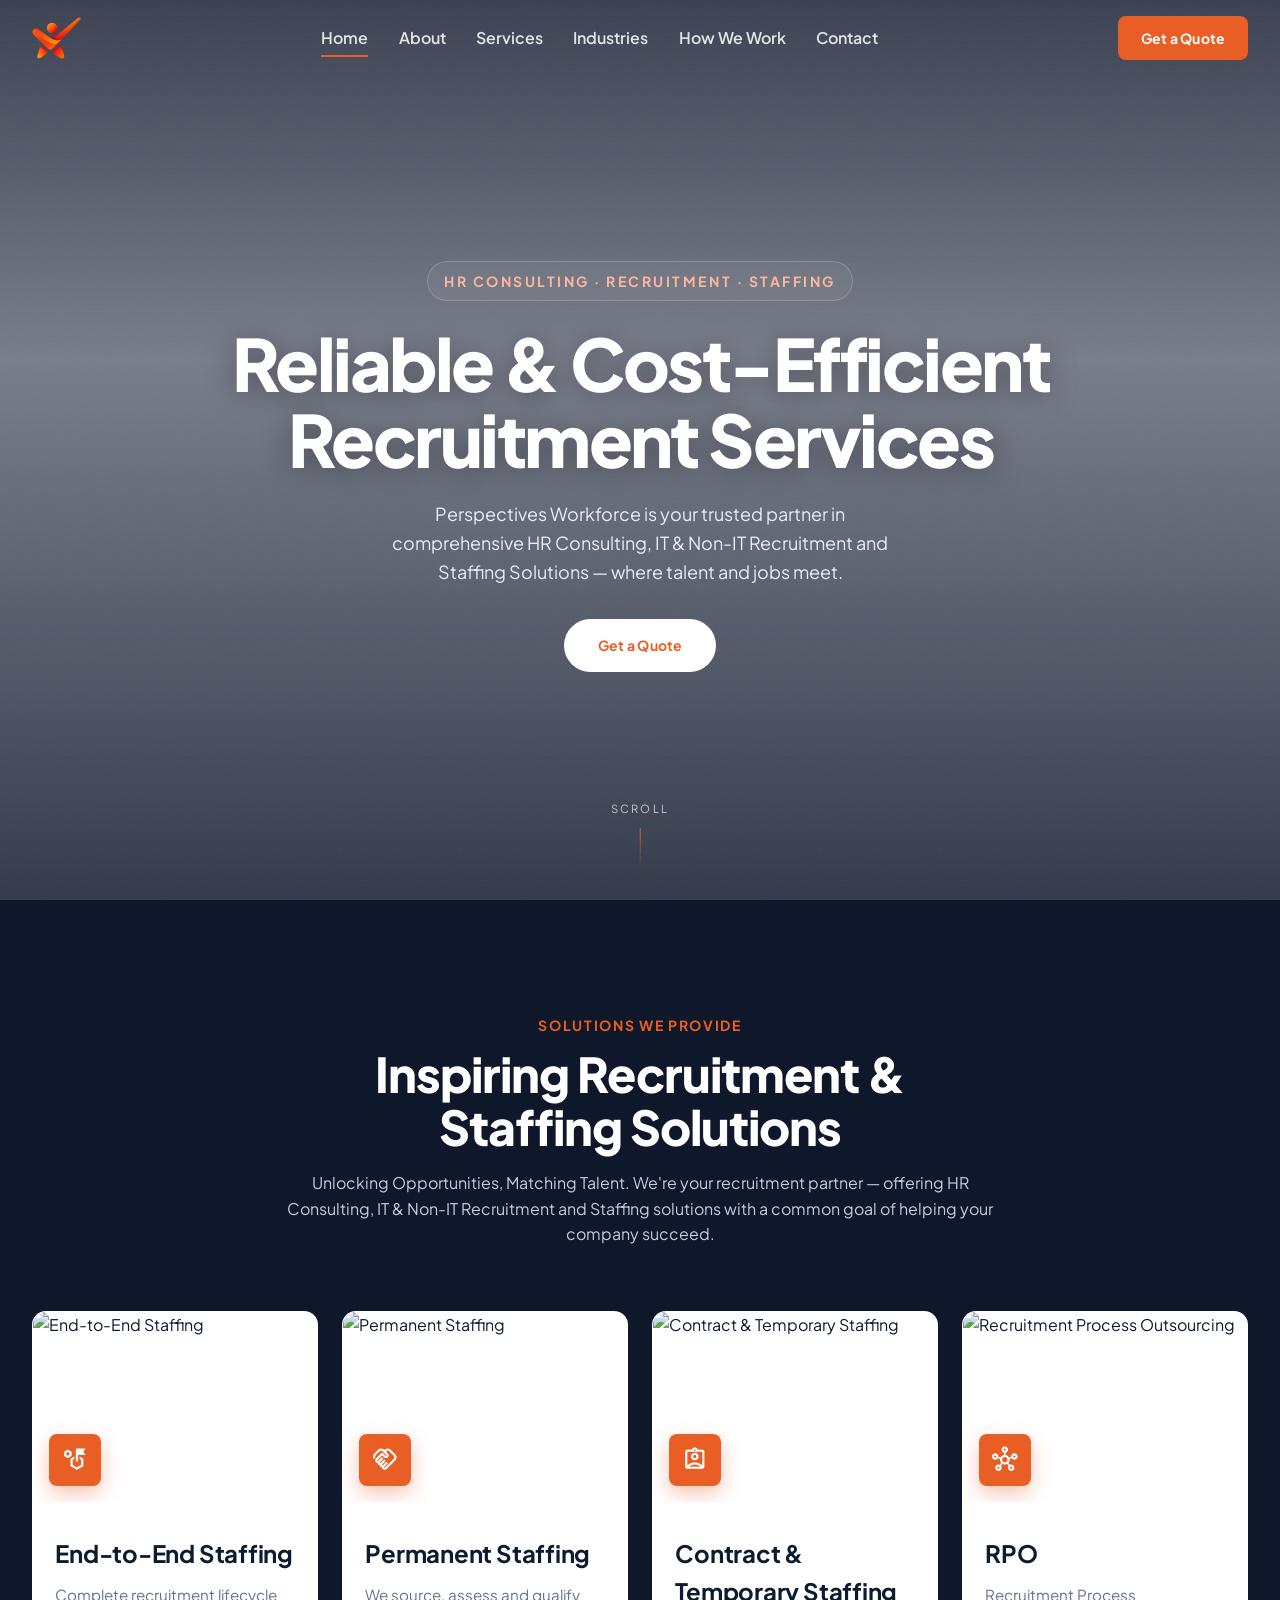
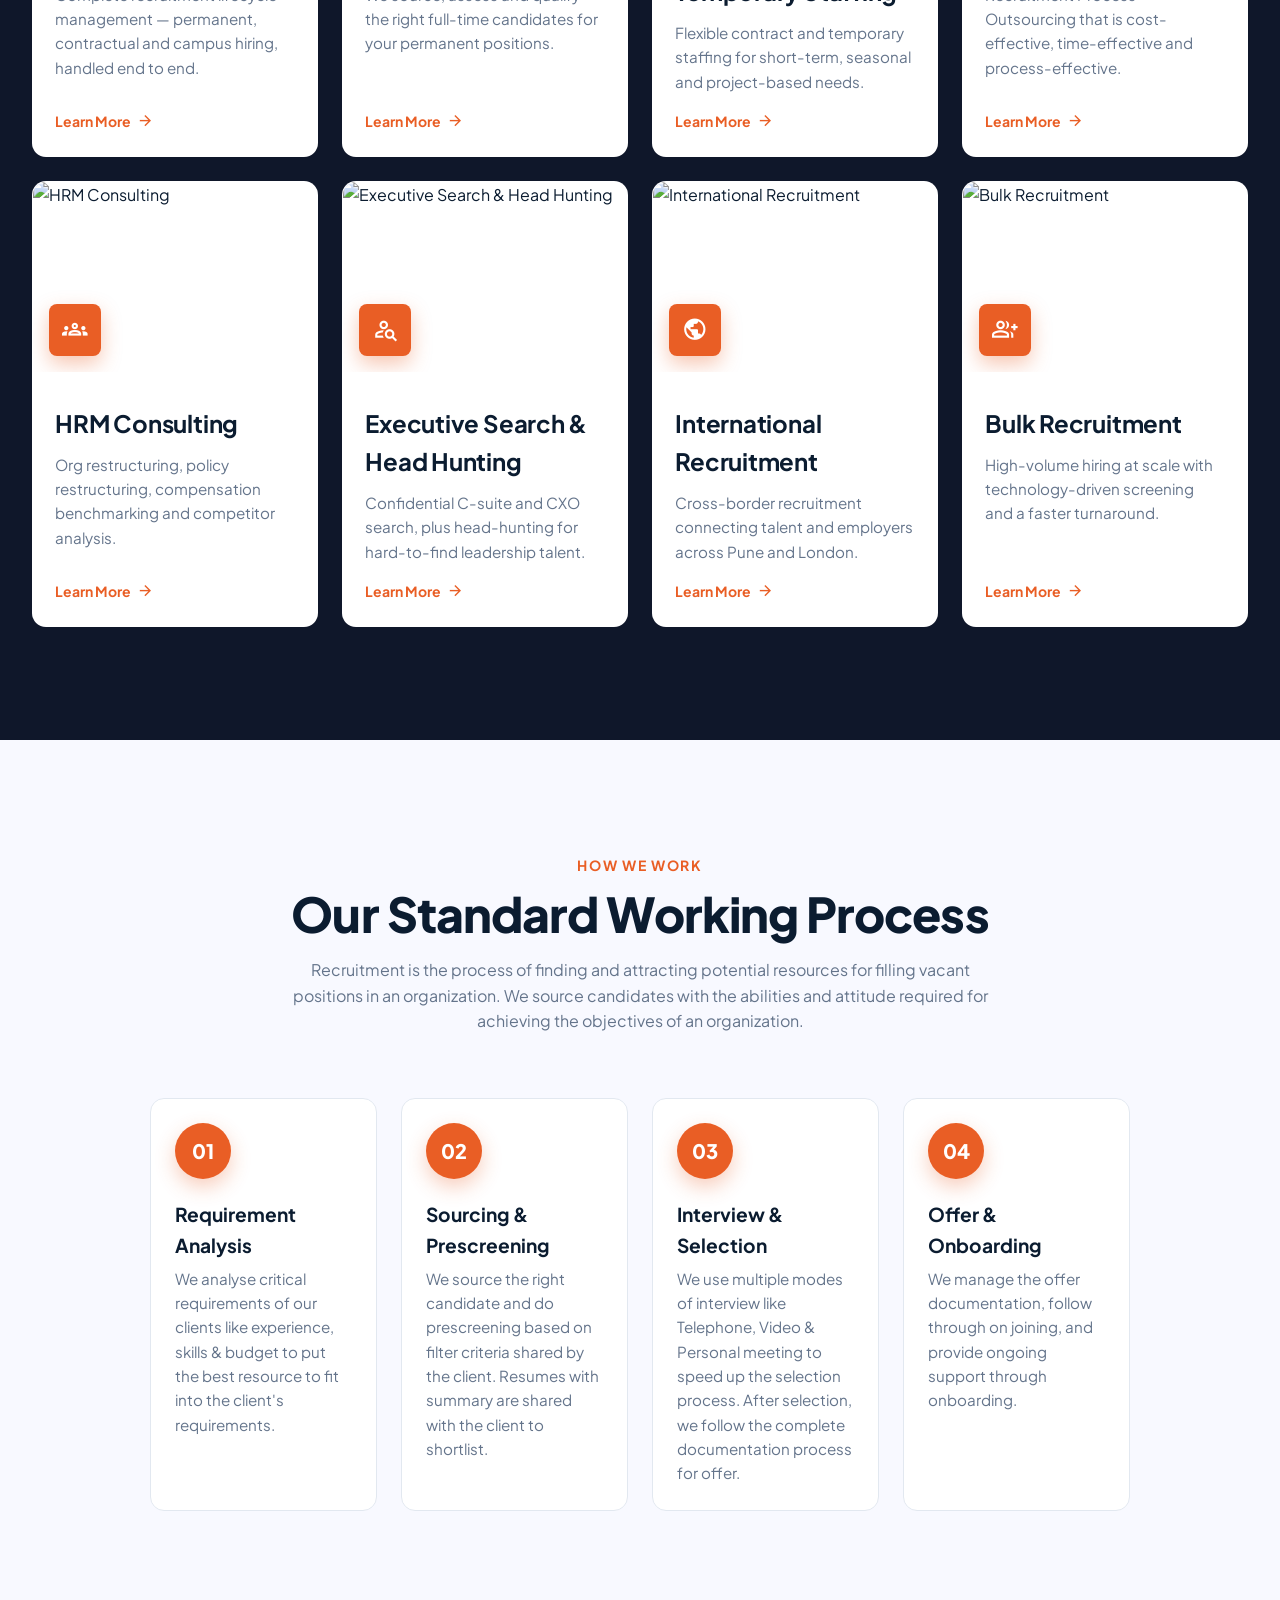
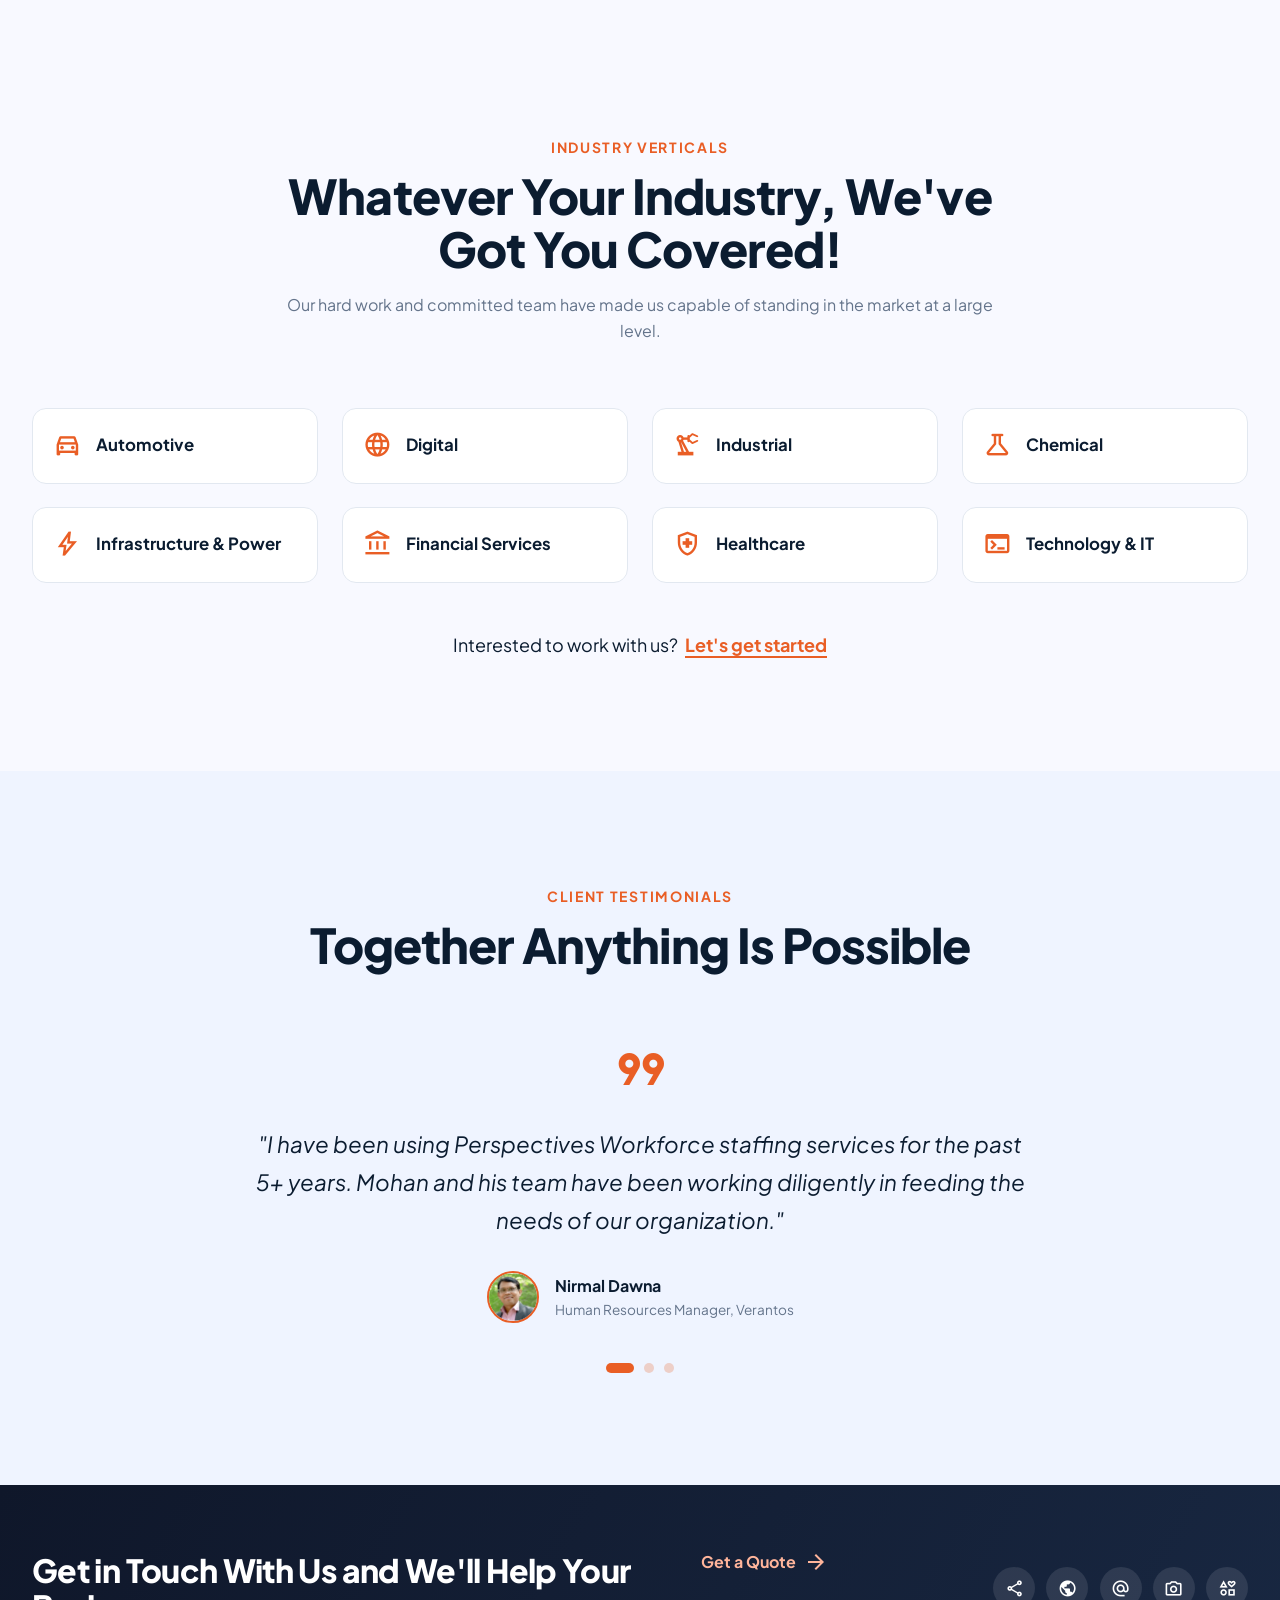
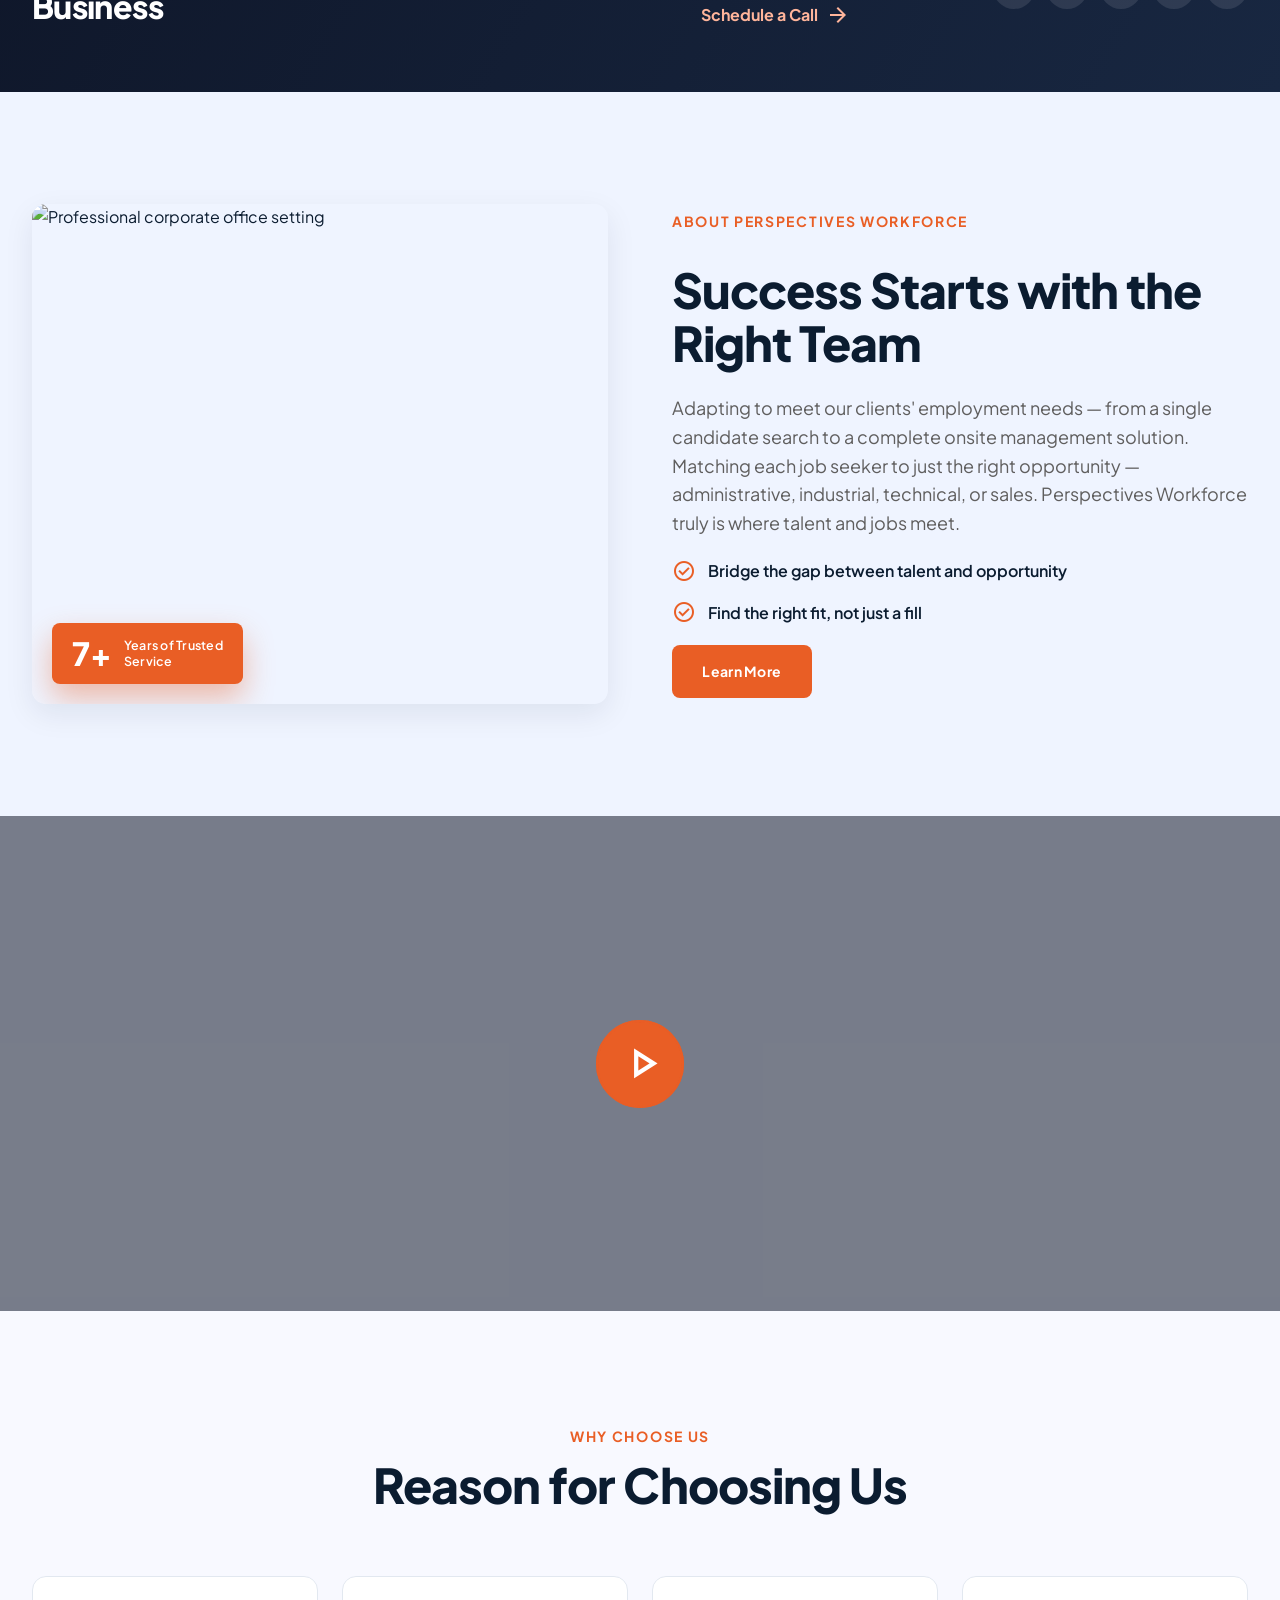
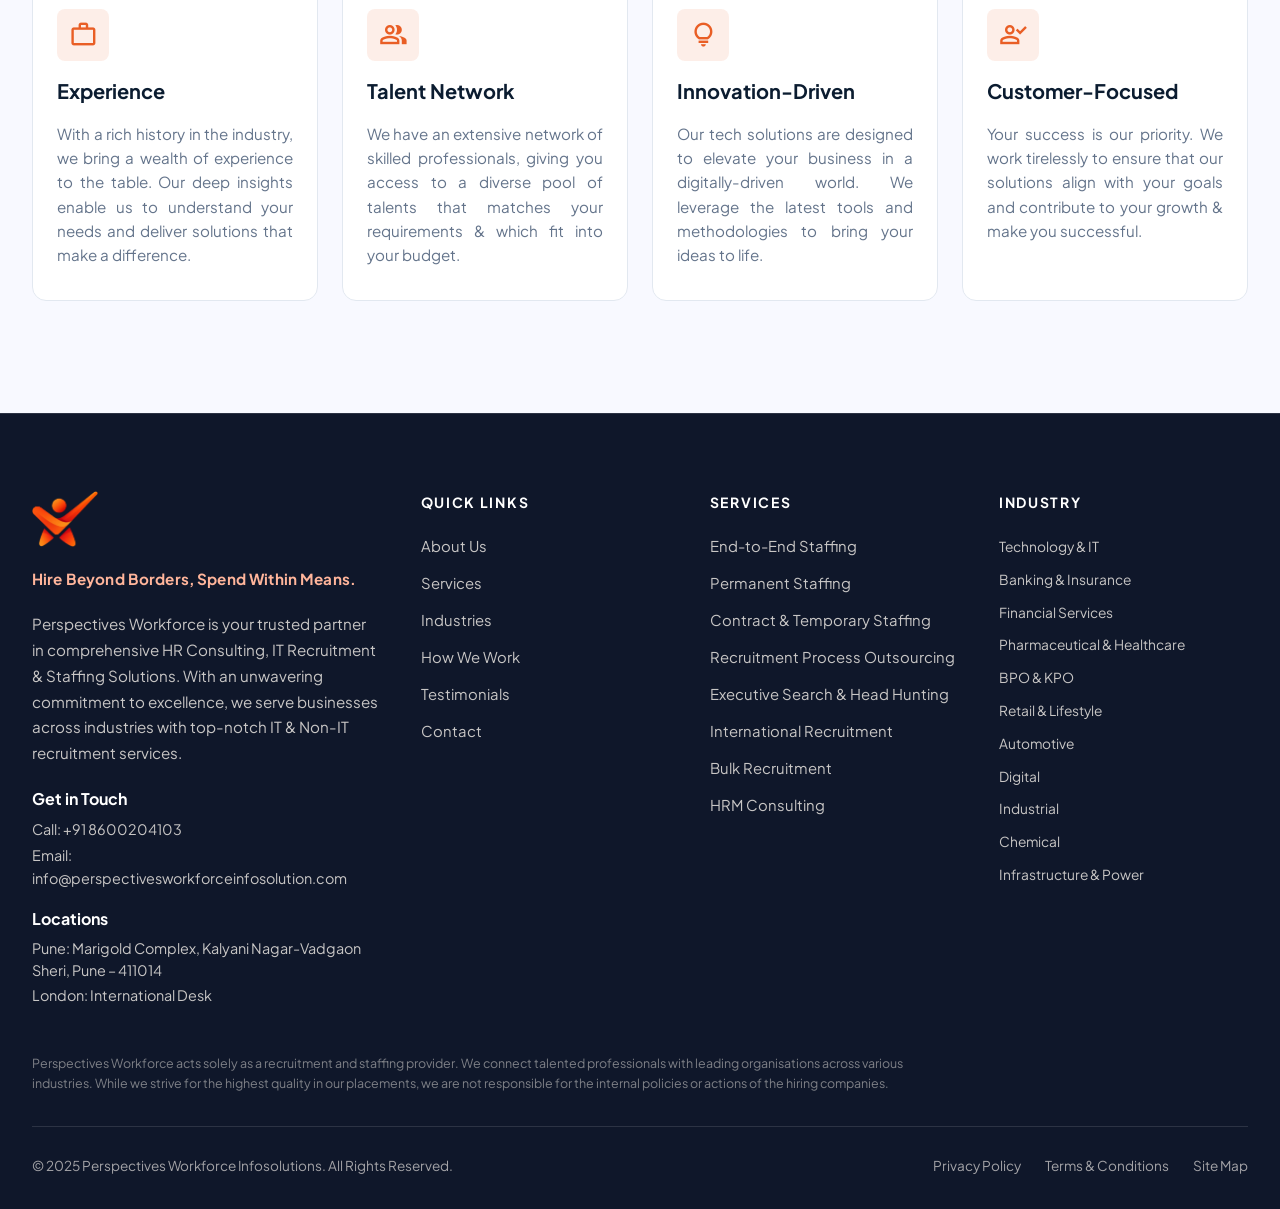
==== index.html @ 4d539fe0 "init setup and project deploy first version" ====
<!DOCTYPE html>
<html lang="en">
<head>
  <meta charset="utf-8" />
  <meta name="viewport" content="width=device-width, initial-scale=1.0" />
  <meta name="description" content="Perspectives Workforce Infosolutions is a trusted recruitment & staffing partner in Pune and London — HR consulting, IT & Non-IT recruitment, RPO, executive search and staffing solutions." />
  <title>Perspectives Workforce — HR Consulting, IT &amp; Non-IT Recruitment &amp; Staffing</title>

  <link rel="preconnect" href="https://fonts.googleapis.com" />
  <link rel="preconnect" href="https://fonts.gstatic.com" crossorigin />
  <link href="https://fonts.googleapis.com/css2?family=Plus+Jakarta+Sans:wght@400;500;600;700;800&display=swap" rel="stylesheet" />
  <link href="https://fonts.googleapis.com/css2?family=Material+Symbols+Outlined:opsz,wght,FILL,GRAD@20..48,100..700,0..1,0&display=swap" rel="stylesheet" />
  <link rel="stylesheet" href="css/style.css" />
</head>
<body>
  <a class="skip-link" href="#main">Skip to content</a>

  <!-- ============ HEADER ============ -->
  <header class="site-header" id="siteHeader">
    <div class="container header__inner">
      <a class="brand" href="#home" aria-label="Perspectives Workforce — Home">
        <img class="brand__logo" src="assets/logo.png" alt="Perspectives Workforce" />
      </a>

      <nav class="nav" aria-label="Primary">
        <a class="nav__link is-active" href="#home">Home</a>
        <a class="nav__link" href="#about">About</a>
        <a class="nav__link" href="#services">Services</a>
        <a class="nav__link" href="#industries">Industries</a>
        <a class="nav__link" href="#process">How We Work</a>
        <a class="nav__link" href="#contact">Contact</a>
      </nav>

      <div class="header__actions">
        <a class="btn btn--primary btn--sm" href="#contact">Get a Quote</a>
        <button class="menu-toggle" id="menuToggle" aria-label="Open menu" aria-expanded="false" aria-controls="mobileMenu">
          <span class="material-symbols-outlined">menu</span>
        </button>
      </div>
    </div>
  </header>

  <!-- ============ MOBILE MENU ============ -->
  <div class="mobile-menu" id="mobileMenu" aria-hidden="true">
    <nav class="mobile-menu__nav" aria-label="Mobile">
      <a class="mobile-menu__link" href="#home">Home</a>
      <a class="mobile-menu__link" href="#about">About</a>
      <a class="mobile-menu__link" href="#services">Services</a>
      <a class="mobile-menu__link" href="#industries">Industries</a>
      <a class="mobile-menu__link" href="#process">How We Work</a>
      <a class="mobile-menu__link" href="#contact">Contact</a>
      <a class="btn btn--primary mobile-menu__cta" href="#contact">Get a Quote</a>
    </nav>
  </div>

  <main id="main">
    <!-- ============ HERO ============ -->
    <section class="hero" id="home">
      <div class="hero__bg" role="img" aria-label="A professional team collaborating in a modern corporate office"></div>
      <div class="hero__scrim"></div>
      <div class="hero__grain" aria-hidden="true"></div>

      <div class="hero__content container">
        <span class="hero__eyebrow reveal">HR Consulting · Recruitment · Staffing</span>
        <h1 class="hero__title reveal">Reliable &amp; Cost-Efficient<br />Recruitment Services</h1>
        <p class="hero__subtitle reveal">Perspectives Workforce is your trusted partner in comprehensive HR Consulting, IT &amp; Non-IT Recruitment and Staffing Solutions — where talent and jobs meet.</p>
        <div class="hero__actions reveal">
          <a class="btn btn--inverse btn--pill" href="#contact">Get a Quote</a>
        </div>
      </div>

      <a class="hero__scroll" href="#services" aria-label="Scroll to services">
        <span class="hero__scroll-text">Scroll</span>
        <span class="hero__scroll-line"></span>
      </a>
    </section>

    <!-- ============ SERVICES ============ -->
    <section class="section section--dark services" id="services">
      <div class="container">
        <header class="section-head section-head--center section-head--dark reveal">
          <span class="section-head__eyebrow">Solutions We Provide</span>
          <h2 class="section-head__title">Inspiring Recruitment &amp; Staffing Solutions</h2>
          <p class="section-head__desc">Unlocking Opportunities, Matching Talent. We're your recruitment partner — offering HR Consulting, IT &amp; Non-IT Recruitment and Staffing solutions with a common goal of helping your company succeed.</p>
        </header>

        <div class="cards-grid">
          <article class="card reveal">
            <div class="card__media">
              <img alt="End-to-End Staffing" src="https://lh3.googleusercontent.com/aida-public/[base64]" />
              <span class="card__icon material-symbols-outlined">strategy</span>
            </div>
            <div class="card__body">
              <h3 class="card__title">End-to-End Staffing</h3>
              <p class="card__text">Complete recruitment lifecycle management — permanent, contractual and campus hiring, handled end to end.</p>
              <a class="card__link" href="#contact">Learn More <span class="material-symbols-outlined">arrow_forward</span></a>
            </div>
          </article>

          <article class="card reveal">
            <div class="card__media">
              <img alt="Permanent Staffing" src="https://lh3.googleusercontent.com/aida-public/[base64]" />
              <span class="card__icon material-symbols-outlined">handshake</span>
            </div>
            <div class="card__body">
              <h3 class="card__title">Permanent Staffing</h3>
              <p class="card__text">We source, assess and qualify the right full-time candidates for your permanent positions.</p>
              <a class="card__link" href="#contact">Learn More <span class="material-symbols-outlined">arrow_forward</span></a>
            </div>
          </article>

          <article class="card reveal">
            <div class="card__media">
              <img alt="Contract & Temporary Staffing" src="https://lh3.googleusercontent.com/aida-public/[base64]" />
              <span class="card__icon material-symbols-outlined">assignment_ind</span>
            </div>
            <div class="card__body">
              <h3 class="card__title">Contract &amp; Temporary Staffing</h3>
              <p class="card__text">Flexible contract and temporary staffing for short-term, seasonal and project-based needs.</p>
              <a class="card__link" href="#contact">Learn More <span class="material-symbols-outlined">arrow_forward</span></a>
            </div>
          </article>

          <article class="card reveal">
            <div class="card__media">
              <img alt="Recruitment Process Outsourcing" src="https://lh3.googleusercontent.com/aida-public/[base64]" />
              <span class="card__icon material-symbols-outlined">hub</span>
            </div>
            <div class="card__body">
              <h3 class="card__title">RPO</h3>
              <p class="card__text">Recruitment Process Outsourcing that is cost-effective, time-effective and process-effective.</p>
              <a class="card__link" href="#contact">Learn More <span class="material-symbols-outlined">arrow_forward</span></a>
            </div>
          </article>

          <article class="card reveal">
            <div class="card__media">
              <img alt="HRM Consulting" src="https://lh3.googleusercontent.com/aida-public/[base64]" />
              <span class="card__icon material-symbols-outlined">groups</span>
            </div>
            <div class="card__body">
              <h3 class="card__title">HRM Consulting</h3>
              <p class="card__text">Org restructuring, policy restructuring, compensation benchmarking and competitor analysis.</p>
              <a class="card__link" href="#contact">Learn More <span class="material-symbols-outlined">arrow_forward</span></a>
            </div>
          </article>

          <article class="card reveal">
            <div class="card__media">
              <img alt="Executive Search & Head Hunting" src="https://lh3.googleusercontent.com/aida-public/[base64]" />
              <span class="card__icon material-symbols-outlined">person_search</span>
            </div>
            <div class="card__body">
              <h3 class="card__title">Executive Search &amp; Head Hunting</h3>
              <p class="card__text">Confidential C-suite and CXO search, plus head-hunting for hard-to-find leadership talent.</p>
              <a class="card__link" href="#contact">Learn More <span class="material-symbols-outlined">arrow_forward</span></a>
            </div>
          </article>

          <article class="card reveal">
            <div class="card__media">
              <img alt="International Recruitment" src="https://lh3.googleusercontent.com/aida-public/[base64]" />
              <span class="card__icon material-symbols-outlined">public</span>
            </div>
            <div class="card__body">
              <h3 class="card__title">International Recruitment</h3>
              <p class="card__text">Cross-border recruitment connecting talent and employers across Pune and London.</p>
              <a class="card__link" href="#contact">Learn More <span class="material-symbols-outlined">arrow_forward</span></a>
            </div>
          </article>

          <article class="card reveal">
            <div class="card__media">
              <img alt="Bulk Recruitment" src="https://lh3.googleusercontent.com/aida-public/[base64]" />
              <span class="card__icon material-symbols-outlined">group_add</span>
            </div>
            <div class="card__body">
              <h3 class="card__title">Bulk Recruitment</h3>
              <p class="card__text">High-volume hiring at scale with technology-driven screening and a faster turnaround.</p>
              <a class="card__link" href="#contact">Learn More <span class="material-symbols-outlined">arrow_forward</span></a>
            </div>
          </article>
        </div>
      </div>
    </section>

    <!-- ============ PROCESS ============ -->
    <section class="section process" id="process">
      <div class="container">
        <header class="section-head section-head--center reveal">
          <span class="section-head__eyebrow">How We Work</span>
          <h2 class="section-head__title">Our Standard Working Process</h2>
          <p class="section-head__desc">Recruitment is the process of finding and attracting potential resources for filling vacant positions in an organization. We source candidates with the abilities and attitude required for achieving the objectives of an organization.</p>
        </header>

        <ol class="steps">
          <li class="step reveal">
            <div class="step__num">01</div>
            <div class="step__body">
              <h3 class="step__title">Requirement Analysis</h3>
              <p class="step__text">We analyse critical requirements of our clients like experience, skills &amp; budget to put the best resource to fit into the client's requirements.</p>
            </div>
          </li>
          <li class="step reveal">
            <div class="step__num">02</div>
            <div class="step__body">
              <h3 class="step__title">Sourcing &amp; Prescreening</h3>
              <p class="step__text">We source the right candidate and do prescreening based on filter criteria shared by the client. Resumes with summary are shared with the client to shortlist.</p>
            </div>
          </li>
          <li class="step reveal">
            <div class="step__num">03</div>
            <div class="step__body">
              <h3 class="step__title">Interview &amp; Selection</h3>
              <p class="step__text">We use multiple modes of interview like Telephone, Video &amp; Personal meeting to speed up the selection process. After selection, we follow the complete documentation process for offer.</p>
            </div>
          </li>
          <li class="step reveal">
            <div class="step__num">04</div>
            <div class="step__body">
              <h3 class="step__title">Offer &amp; Onboarding</h3>
              <p class="step__text">We manage the offer documentation, follow through on joining, and provide ongoing support through onboarding.</p>
            </div>
          </li>
        </ol>
      </div>
    </section>

    <!-- ============ INDUSTRIES ============ -->
    <section class="section industries" id="industries">
      <div class="container">
        <header class="section-head section-head--center reveal">
          <span class="section-head__eyebrow">Industry Verticals</span>
          <h2 class="section-head__title">Whatever Your Industry, We've Got You Covered!</h2>
          <p class="section-head__desc">Our hard work and committed team have made us capable of standing in the market at a large level.</p>
        </header>

        <div class="industries-grid">
          <div class="industry-tile reveal"><span class="material-symbols-outlined">directions_car</span>Automotive</div>
          <div class="industry-tile reveal"><span class="material-symbols-outlined">language</span>Digital</div>
          <div class="industry-tile reveal"><span class="material-symbols-outlined">precision_manufacturing</span>Industrial</div>
          <div class="industry-tile reveal"><span class="material-symbols-outlined">science</span>Chemical</div>
          <div class="industry-tile reveal"><span class="material-symbols-outlined">bolt</span>Infrastructure &amp; Power</div>
          <div class="industry-tile reveal"><span class="material-symbols-outlined">account_balance</span>Financial Services</div>
          <div class="industry-tile reveal"><span class="material-symbols-outlined">health_and_safety</span>Healthcare</div>
          <div class="industry-tile reveal"><span class="material-symbols-outlined">terminal</span>Technology &amp; IT</div>
        </div>

        <p class="industries__footer reveal">Interested to work with us? <a href="#contact">Let's get started</a></p>
      </div>
    </section>

    <!-- ============ TESTIMONIALS ============ -->
    <section class="section section--tint testimonials" id="testimonials">
      <div class="container container--narrow">
        <header class="section-head section-head--center reveal">
          <span class="section-head__eyebrow">Client Testimonials</span>
          <h2 class="section-head__title">Together Anything Is Possible</h2>
        </header>

        <span class="testimonials__quote material-symbols-outlined" aria-hidden="true">format_quote</span>

        <div class="testimonials__viewport">
          <div class="testimonials__track" id="testimonialTrack">
            <figure class="testimonial">
              <blockquote class="testimonial__text">"I have been using Perspectives Workforce staffing services for the past 5+ years. Mohan and his team have been working diligently in feeding the needs of our organization."</blockquote>
              <figcaption class="testimonial__author">
                <img alt="Nirmal Dawna, Human Resources Manager, Verantos" src="assets/photos/nirmal-dawna.jpg" />
                <span class="testimonial__author-meta">
                  <strong>Nirmal Dawna</strong>
                  <em>Human Resources Manager, Verantos</em>
                </span>
              </figcaption>
            </figure>
            <figure class="testimonial">
              <blockquote class="testimonial__text">"Their professionalism, people connect and management skills are exceptional. All good, keep it going this way!"</blockquote>
              <figcaption class="testimonial__author">
                <img alt="Gaurav Taywade, Studio Head" src="assets/photos/gaurav-taywade.jpg" />
                <span class="testimonial__author-meta">
                  <strong>Gaurav Taywade</strong>
                  <em>Studio Head</em>
                </span>
              </figcaption>
            </figure>
            <figure class="testimonial">
              <blockquote class="testimonial__text">"Pooja is experienced, helpful, and has a great network. She went to great lengths to understand what's interesting about the work we do and articulate that to candidates."</blockquote>
              <figcaption class="testimonial__author">
                <img alt="Ashwin Gobindram, Chief Operating Officer, Playmint" src="assets/photos/ashwin-gobindram.jpg" />
                <span class="testimonial__author-meta">
                  <strong>Ashwin Gobindram</strong>
                  <em>Chief Operating Officer, Playmint</em>
                </span>
              </figcaption>
            </figure>
          </div>
        </div>

        <div class="testimonials__nav">
          <button class="dot is-active" data-index="0" aria-label="Go to testimonial 1"></button>
          <button class="dot" data-index="1" aria-label="Go to testimonial 2"></button>
          <button class="dot" data-index="2" aria-label="Go to testimonial 3"></button>
        </div>
      </div>
    </section>

    <!-- ============ CTA BAND ============ -->
    <section class="cta-band">
      <div class="container cta-band__inner">
        <div class="cta-band__group">
          <h2 class="cta-band__title">Get in Touch With Us and We'll Help Your Business</h2>
          <div class="cta-band__links">
            <a class="cta-band__link" href="#contact">Get a Quote <span class="material-symbols-outlined">arrow_forward</span></a>
            <a class="cta-band__link" href="#contact">Schedule a Call <span class="material-symbols-outlined">arrow_forward</span></a>
          </div>
        </div>
        <div class="cta-band__social">
          <a href="#" aria-label="Share"><span class="material-symbols-outlined">share</span></a>
          <a href="#" aria-label="Website"><span class="material-symbols-outlined">public</span></a>
          <a href="#" aria-label="Email"><span class="material-symbols-outlined">alternate_email</span></a>
          <a href="#" aria-label="Instagram"><span class="material-symbols-outlined">photo_camera</span></a>
          <a href="#" aria-label="LinkedIn"><span class="material-symbols-outlined">interests</span></a>
        </div>
      </div>
    </section>

    <!-- ============ ABOUT ============ -->
    <section class="section section--tint about" id="about">
      <div class="container about__grid">
        <div class="about__media reveal">
          <img alt="Professional corporate office setting" src="https://lh3.googleusercontent.com/aida-public/[base64]" />
          <div class="about__badge">
            <span class="about__badge-num">7+</span>
            <span class="about__badge-label">Years of Trusted<br />Service</span>
          </div>
        </div>

        <div class="about__content reveal">
          <span class="section-head__eyebrow">About Perspectives Workforce</span>
          <h2 class="section-head__title">Success Starts with the Right Team</h2>
          <p class="about__lead">Adapting to meet our clients' employment needs — from a single candidate search to a complete onsite management solution. Matching each job seeker to just the right opportunity — administrative, industrial, technical, or sales. Perspectives Workforce truly is where talent and jobs meet.</p>

          <ul class="checklist">
            <li class="checklist__item">
              <span class="checklist__icon material-symbols-outlined">check_circle</span>
              Bridge the gap between talent and opportunity
            </li>
            <li class="checklist__item">
              <span class="checklist__icon material-symbols-outlined">check_circle</span>
              Find the right fit, not just a fill
            </li>
          </ul>

          <a class="btn btn--primary" href="#contact">Learn More</a>
        </div>
      </div>
    </section>

    <!-- ============ VIDEO ============ -->
    <section class="video-section" id="video">
      <div class="video-section__bg" role="img" aria-label="Business team in a meeting room"></div>
      <div class="video-section__scrim"></div>
      <button class="play-btn" id="playBtn" aria-label="Play company video">
        <span class="play-btn__ring"></span>
        <span class="play-btn__ring play-btn__ring--pulse"></span>
        <span class="material-symbols-outlined">play_arrow</span>
      </button>
    </section>

    <!-- ============ BENEFITS ============ -->
    <section class="section benefits" id="benefits">
      <div class="container">
        <header class="section-head section-head--center reveal">
          <span class="section-head__eyebrow">Why Choose Us</span>
          <h2 class="section-head__title">Reason for Choosing Us</h2>
        </header>

        <div class="benefits-grid">
          <article class="benefit reveal">
            <div class="benefit__icon"><span class="material-symbols-outlined">work</span></div>
            <h3 class="benefit__title">Experience</h3>
            <p class="benefit__text">With a rich history in the industry, we bring a wealth of experience to the table. Our deep insights enable us to understand your needs and deliver solutions that make a difference.</p>
          </article>
          <article class="benefit reveal">
            <div class="benefit__icon"><span class="material-symbols-outlined">group</span></div>
            <h3 class="benefit__title">Talent Network</h3>
            <p class="benefit__text">We have an extensive network of skilled professionals, giving you access to a diverse pool of talents that matches your requirements &amp; which fit into your budget.</p>
          </article>
          <article class="benefit reveal">
            <div class="benefit__icon"><span class="material-symbols-outlined">lightbulb</span></div>
            <h3 class="benefit__title">Innovation-Driven</h3>
            <p class="benefit__text">Our tech solutions are designed to elevate your business in a digitally-driven world. We leverage the latest tools and methodologies to bring your ideas to life.</p>
          </article>
          <article class="benefit reveal">
            <div class="benefit__icon"><span class="material-symbols-outlined">person_check</span></div>
            <h3 class="benefit__title">Customer-Focused</h3>
            <p class="benefit__text">Your success is our priority. We work tirelessly to ensure that our solutions align with your goals and contribute to your growth &amp; make you successful.</p>
          </article>
        </div>
      </div>
    </section>
  </main>

  <!-- ============ FOOTER ============ -->
  <footer class="site-footer" id="contact">
    <div class="container">
      <div class="footer__grid">
        <div class="footer__col footer__col--brand">
          <img class="footer__logo" src="assets/logo.png" alt="Perspectives Workforce" />
          <p class="footer__tagline">Hire Beyond Borders, Spend Within Means.</p>
          <p class="footer__about">Perspectives Workforce is your trusted partner in comprehensive HR Consulting, IT Recruitment &amp; Staffing Solutions. With an unwavering commitment to excellence, we serve businesses across industries with top-notch IT &amp; Non-IT recruitment services.</p>
          <div class="footer__contact">
            <div class="footer__contact-block">
              <strong>Get in Touch</strong>
              <a href="tel:+918600204103">Call: +91 8600204103</a>
              <a href="mailto:info@perspectivesworkforceinfosolution.com">Email: info@perspectivesworkforceinfosolution.com</a>
            </div>
            <div class="footer__contact-block">
              <strong>Locations</strong>
              <span>Pune: Marigold Complex, Kalyani Nagar-Vadgaon Sheri, Pune – 411014</span>
              <span>London: International Desk</span>
            </div>
          </div>
        </div>

        <div class="footer__col">
          <h4 class="footer__heading">Quick Links</h4>
          <ul class="footer__links">
            <li><a href="#about">About Us</a></li>
            <li><a href="#services">Services</a></li>
            <li><a href="#industries">Industries</a></li>
            <li><a href="#process">How We Work</a></li>
            <li><a href="#testimonials">Testimonials</a></li>
            <li><a href="#contact">Contact</a></li>
          </ul>
        </div>

        <div class="footer__col">
          <h4 class="footer__heading">Services</h4>
          <ul class="footer__links">
            <li><a href="#">End-to-End Staffing</a></li>
            <li><a href="#">Permanent Staffing</a></li>
            <li><a href="#">Contract &amp; Temporary Staffing</a></li>
            <li><a href="#">Recruitment Process Outsourcing</a></li>
            <li><a href="#">Executive Search &amp; Head Hunting</a></li>
            <li><a href="#">International Recruitment</a></li>
            <li><a href="#">Bulk Recruitment</a></li>
            <li><a href="#">HRM Consulting</a></li>
          </ul>
        </div>

        <div class="footer__col">
          <h4 class="footer__heading">Industry</h4>
          <ul class="footer__links footer__links--compact">
            <li><a href="#">Technology &amp; IT</a></li>
            <li><a href="#">Banking &amp; Insurance</a></li>
            <li><a href="#">Financial Services</a></li>
            <li><a href="#">Pharmaceutical &amp; Healthcare</a></li>
            <li><a href="#">BPO &amp; KPO</a></li>
            <li><a href="#">Retail &amp; Lifestyle</a></li>
            <li><a href="#">Automotive</a></li>
            <li><a href="#">Digital</a></li>
            <li><a href="#">Industrial</a></li>
            <li><a href="#">Chemical</a></li>
            <li><a href="#">Infrastructure &amp; Power</a></li>
          </ul>
        </div>
      </div>

      <p class="footer__disclaimer">Perspectives Workforce acts solely as a recruitment and staffing provider. We connect talented professionals with leading organisations across various industries. While we strive for the highest quality in our placements, we are not responsible for the internal policies or actions of the hiring companies.</p>

      <div class="footer__bottom">
        <p>© 2025 Perspectives Workforce Infosolutions. All Rights Reserved.</p>
        <nav class="footer__legal" aria-label="Legal">
          <a href="#">Privacy Policy</a>
          <a href="#">Terms &amp; Conditions</a>
          <a href="#">Site Map</a>
        </nav>
      </div>
    </div>
  </footer>

  <!-- ============ VIDEO MODAL ============ -->
  <div class="modal" id="videoModal" role="dialog" aria-modal="true" aria-label="Company video" hidden>
    <div class="modal__backdrop" data-close></div>
    <div class="modal__panel">
      <button class="modal__close" data-close aria-label="Close video"><span class="material-symbols-outlined">close</span></button>
      <div class="modal__frame">
        <iframe src="" title="Perspectives Workforce" allow="accelerometer; autoplay; clipboard-write; encrypted-media; gyroscope; picture-in-picture" allowfullscreen></iframe>
      </div>
    </div>
  </div>

  <button class="back-to-top" id="backToTop" aria-label="Back to top"><span class="material-symbols-outlined">arrow_upward</span></button>

  <script src="js/main.js"></script>
</body>
</html>
---- css/style.css ----
/* ==========================================================================
   Perspectives Workforce — Design System
   "Kinetic Professional" / Expertly Energetic
   ========================================================================== */

:root {
  /* Palette */
  --primary: #e95e25;
  --primary-hover: #cc490e;
  --primary-soft: rgba(233, 94, 37, 0.1);
  --primary-tint: #ffb59b;

  --ink: #0b1c30;
  --ink-soft: #213145;
  --muted: #64748b;
  --muted-dark: #5f5e5e;

  --bg: #f8f9ff;
  --surface: #ffffff;
  --tint: #eff4ff;
  --tint-strong: #e5eeff;

  --dark: #0f172a;
  --dark-2: #1b2537;

  --border: #e2e8f0;
  --border-dark: rgba(255, 255, 255, 0.12);

  --footer-text: #c8c6c5;

  /* Typography */
  --font-sans: "Plus Jakarta Sans", system-ui, -apple-system, sans-serif;
  --display-hero: clamp(2.5rem, 6vw, 4.5rem);
  --headline-lg: clamp(2rem, 4.2vw, 3rem);
  --headline-sm: 1.5rem;
  --body-lg: 1.125rem;
  --body-md: 1rem;
  --label: 0.875rem;

  /* Shape */
  --r-sm: 6px;
  --r: 8px;
  --r-lg: 14px;
  --r-xl: 20px;
  --r-pill: 999px;

  /* Spacing */
  --gutter: 24px;
  --section-y: clamp(4rem, 9vw, 7rem);
  --container-max: 1280px;

  /* Motion */
  --ease: cubic-bezier(0.22, 1, 0.36, 1);
  --ease-out: cubic-bezier(0.16, 1, 0.3, 1);
  --speed: 0.5s;

  /* Effects */
  --shadow-sm: 0 2px 8px rgba(11, 28, 48, 0.06);
  --shadow-md: 0 10px 30px rgba(11, 28, 48, 0.08);
  --shadow-lg: 0 24px 60px rgba(11, 28, 48, 0.16);
}

/* --------------------------------------------------------------------------
   Reset
   -------------------------------------------------------------------------- */
*,
*::before,
*::after {
  box-sizing: border-box;
  margin: 0;
  padding: 0;
}

html {
  scroll-behavior: smooth;
  scroll-padding-top: 84px;
  -webkit-text-size-adjust: 100%;
}

body {
  font-family: var(--font-sans);
  font-size: var(--body-md);
  line-height: 1.6;
  color: var(--ink);
  background: var(--bg);
  -webkit-font-smoothing: antialiased;
  text-rendering: optimizeLegibility;
  overflow-x: hidden;
}

body.no-scroll {
  overflow: hidden;
}

body.menu-open {
  overflow: hidden;
}

img {
  display: block;
  max-width: 100%;
}

a {
  color: inherit;
  text-decoration: none;
}

button {
  font-family: inherit;
  border: none;
  background: none;
  cursor: pointer;
  color: inherit;
}

ul,
ol {
  list-style: none;
}

.material-symbols-outlined {
  font-variation-settings: "FILL" 0, "wght" 400, "GRAD" 0, "opsz" 24;
  display: inline-block;
  line-height: 1;
  vertical-align: middle;
}

::selection {
  background: var(--primary);
  color: #fff;
}

/* --------------------------------------------------------------------------
   Utilities
   -------------------------------------------------------------------------- */
.container {
  width: 100%;
  max-width: var(--container-max);
  margin-inline: auto;
  padding-inline: clamp(1rem, 4vw, 2rem);
}

.container--narrow {
  max-width: 880px;
}

.skip-link {
  position: fixed;
  top: -100%;
  left: 1rem;
  z-index: 200;
  padding: 0.75rem 1.25rem;
  background: var(--primary);
  color: #fff;
  border-radius: var(--r);
  font-weight: 600;
  transition: top 0.2s var(--ease);
}

.skip-link:focus {
  top: 1rem;
}

/* Sections */
.section {
  padding-block: var(--section-y);
}

.section--dark {
  background: var(--dark);
  color: #fff;
}

.section--tint {
  background: var(--tint);
}

/* Section heading */
.section-head {
  max-width: 720px;
}

.section-head--center {
  margin-inline: auto;
  text-align: center;
  margin-bottom: clamp(2.5rem, 6vw, 4rem);
}

.section-head__eyebrow {
  display: inline-block;
  font-size: var(--label);
  font-weight: 700;
  letter-spacing: 0.12em;
  text-transform: uppercase;
  color: var(--primary);
  margin-bottom: 0.75rem;
}

.section-head__title {
  font-size: var(--headline-lg);
  font-weight: 800;
  letter-spacing: -0.02em;
  line-height: 1.1;
  color: var(--ink);
}

.section-head--dark .section-head__title {
  color: #fff;
}

.section-head__desc {
  margin-top: 1rem;
  font-size: var(--body-md);
  color: var(--muted);
}

.section-head--dark .section-head__desc {
  color: var(--tint-strong);
  opacity: 0.85;
}

/* Buttons */
.btn {
  display: inline-flex;
  align-items: center;
  justify-content: center;
  gap: 0.5rem;
  font-weight: 700;
  font-size: var(--label);
  letter-spacing: 0.02em;
  padding: 0.95rem 1.9rem;
  border-radius: var(--r);
  transition: transform 0.25s var(--ease), background-color 0.25s var(--ease),
    color 0.25s var(--ease), box-shadow 0.25s var(--ease), border-color 0.25s var(--ease);
  white-space: nowrap;
}

.btn--sm {
  padding: 0.7rem 1.4rem;
}

.btn--primary {
  background: var(--primary);
  color: #fff;
}

.btn--primary:hover {
  background: var(--primary-hover);
  transform: translateY(-2px);
  box-shadow: 0 12px 26px rgba(233, 94, 37, 0.32);
}

.btn--inverse {
  background: #fff;
  color: var(--primary);
}

.btn--inverse:hover {
  transform: translateY(-2px);
  box-shadow: 0 16px 34px rgba(0, 0, 0, 0.32);
}

.btn--ghost {
  color: #fff;
  border: 1.5px solid rgba(255, 255, 255, 0.4);
}

.btn--ghost:hover {
  border-color: #fff;
  background: rgba(255, 255, 255, 0.08);
  transform: translateY(-2px);
}

.btn--pill {
  border-radius: var(--r-pill);
  padding-inline: 2.1rem;
}

/* --------------------------------------------------------------------------
   Header
   -------------------------------------------------------------------------- */
.site-header {
  position: fixed;
  top: 0;
  left: 0;
  width: 100%;
  z-index: 100;
  transition: background-color 0.35s var(--ease), box-shadow 0.35s var(--ease),
    border-color 0.35s var(--ease);
  border-bottom: 1px solid transparent;
}

.site-header.is-scrolled {
  background: rgba(255, 255, 255, 0.82);
  backdrop-filter: blur(14px);
  -webkit-backdrop-filter: blur(14px);
  border-bottom-color: var(--border);
  box-shadow: var(--shadow-sm);
}

body.menu-open .site-header {
  background: transparent;
  backdrop-filter: none;
  -webkit-backdrop-filter: none;
  border-bottom-color: transparent;
  box-shadow: none;
}

body.menu-open .menu-toggle {
  color: #fff;
}

.header__inner {
  display: flex;
  align-items: center;
  justify-content: space-between;
  height: 76px;
  gap: 1.5rem;
  transition: height 0.35s var(--ease);
}

.site-header.is-scrolled .header__inner {
  height: 64px;
}

.brand {
  flex-shrink: 0;
}

.brand__logo {
  height: 42px;
  width: auto;
}

/* Header text color over hero (light) vs scrolled (dark) */
.site-header:not(.is-scrolled) .nav__link {
  color: rgba(255, 255, 255, 0.85);
}

.site-header:not(.is-scrolled) .menu-toggle {
  color: #fff;
}

.nav {
  display: none;
  align-items: center;
  gap: 1.9rem;
}

.nav__link {
  position: relative;
  font-size: var(--body-md);
  font-weight: 600;
  color: var(--muted-dark);
  transition: color 0.2s var(--ease);
}

.nav__link::after {
  content: "";
  position: absolute;
  left: 0;
  bottom: -6px;
  height: 2px;
  width: 100%;
  background: var(--primary);
  transform: scaleX(0);
  transform-origin: left;
  transition: transform 0.3s var(--ease);
}

.nav__link:hover,
.nav__link.is-active {
  color: var(--primary);
}

.nav__link:hover::after,
.nav__link.is-active::after {
  transform: scaleX(1);
}

.header__actions {
  display: flex;
  align-items: center;
  gap: 0.75rem;
}

.header__actions .btn {
  display: none;
}

.menu-toggle {
  display: inline-flex;
  align-items: center;
  justify-content: center;
  width: 44px;
  height: 44px;
  border-radius: var(--r);
}

.menu-toggle .material-symbols-outlined {
  font-size: 1.9rem;
}

/* --------------------------------------------------------------------------
   Mobile menu
   -------------------------------------------------------------------------- */
.mobile-menu {
  position: fixed;
  inset: 0;
  z-index: 99;
  background: var(--dark);
  color: #fff;
  padding: 7rem 2rem 2rem;
  display: flex;
  flex-direction: column;
  clip-path: inset(0 0 100% 0);
  transition: clip-path 0.5s var(--ease-out);
  visibility: hidden;
}

.mobile-menu.is-open {
  clip-path: inset(0 0 0% 0);
  visibility: visible;
}

.mobile-menu__nav {
  display: flex;
  flex-direction: column;
  gap: 0.25rem;
}

.mobile-menu__link {
  font-size: 1.6rem;
  font-weight: 700;
  padding: 0.7rem 0;
  border-bottom: 1px solid var(--border-dark);
  transition: color 0.2s var(--ease), padding-left 0.2s var(--ease);
}

.mobile-menu__link:hover {
  color: var(--primary);
  padding-left: 0.5rem;
}

.mobile-menu__cta {
  margin-top: 2rem;
  align-self: flex-start;
}

/* --------------------------------------------------------------------------
   Hero
   -------------------------------------------------------------------------- */
.hero {
  position: relative;
  min-height: 100svh;
  display: flex;
  align-items: center;
  justify-content: center;
  text-align: center;
  color: #fff;
  overflow: hidden;
}

.hero__bg {
  position: absolute;
  inset: 0;
  background-image: url("https://lh3.googleusercontent.com/aida/[base64]");
  background-size: cover;
  background-position: center;
  transform: scale(1.08);
  animation: heroZoom 14s var(--ease-out) forwards;
}

@keyframes heroZoom {
  to {
    transform: scale(1);
  }
}

.hero__scrim {
  position: absolute;
  inset: 0;
  background: linear-gradient(
    180deg,
    rgba(15, 23, 42, 0.82) 0%,
    rgba(15, 23, 42, 0.55) 40%,
    rgba(15, 23, 42, 0.85) 100%
  );
}

.hero__grain {
  position: absolute;
  inset: 0;
  opacity: 0.05;
  pointer-events: none;
  background-image: url("data:image/svg+xml,%3Csvg xmlns='http://www.w3.org/2000/svg' width='120' height='120'%3E%3Cfilter id='n'%3E%3CfeTurbulence type='fractalNoise' baseFrequency='0.85' numOctaves='2'/%3E%3C/filter%3E%3Crect width='100%25' height='100%25' filter='url(%23n)'/%3E%3C/svg%3E");
}

.hero__content {
  position: relative;
  z-index: 2;
  display: flex;
  flex-direction: column;
  align-items: center;
  gap: 1.5rem;
  padding-block: 8rem 6rem;
}

.hero__eyebrow {
  font-size: var(--label);
  font-weight: 700;
  letter-spacing: 0.18em;
  text-transform: uppercase;
  color: var(--primary-tint);
  padding: 0.5rem 1rem;
  border: 1px solid rgba(255, 255, 255, 0.18);
  border-radius: var(--r-pill);
  background: rgba(255, 255, 255, 0.05);
  backdrop-filter: blur(6px);
}

.hero__title {
  font-size: var(--display-hero);
  font-weight: 800;
  letter-spacing: -0.035em;
  line-height: 1.05;
  text-wrap: balance;
  text-shadow: 0 4px 30px rgba(0, 0, 0, 0.35);
}

.hero__subtitle {
  max-width: 34rem;
  font-size: var(--body-lg);
  color: var(--tint-strong);
  text-wrap: pretty;
}

.hero__actions {
  display: flex;
  flex-wrap: wrap;
  justify-content: center;
  gap: 0.9rem;
  margin-top: 0.5rem;
}

.hero__scroll {
  position: absolute;
  bottom: 2rem;
  left: 50%;
  transform: translateX(-50%);
  z-index: 2;
  display: flex;
  flex-direction: column;
  align-items: center;
  gap: 0.6rem;
  color: rgba(255, 255, 255, 0.7);
}

.hero__scroll-text {
  font-size: 0.7rem;
  letter-spacing: 0.2em;
  text-transform: uppercase;
}

.hero__scroll-line {
  width: 1px;
  height: 40px;
  background: linear-gradient(var(--primary), transparent);
  animation: scrollLine 1.8s var(--ease) infinite;
}

@keyframes scrollLine {
  0% {
    transform: scaleY(0);
    transform-origin: top;
  }
  50% {
    transform: scaleY(1);
    transform-origin: top;
  }
  50.1% {
    transform-origin: bottom;
  }
  100% {
    transform: scaleY(0);
    transform-origin: bottom;
  }
}

/* --------------------------------------------------------------------------
   Services cards
   -------------------------------------------------------------------------- */
.cards-grid {
  display: grid;
  grid-template-columns: 1fr;
  gap: var(--gutter);
}

.card {
  display: flex;
  flex-direction: column;
  background: var(--surface);
  color: var(--ink);
  border-radius: var(--r-lg);
  overflow: hidden;
  border: 1px solid rgba(255, 255, 255, 0.06);
  transition: transform 0.4s var(--ease), box-shadow 0.4s var(--ease);
}

.card:hover {
  transform: translateY(-8px);
  box-shadow: var(--shadow-lg);
}

.card__media {
  position: relative;
  height: 190px;
  overflow: hidden;
}

.card__media img {
  width: 100%;
  height: 100%;
  object-fit: cover;
  transition: transform 0.7s var(--ease);
}

.card:hover .card__media img {
  transform: scale(1.08);
}

.card__icon {
  position: absolute;
  left: 1rem;
  bottom: 1rem;
  width: 52px;
  height: 52px;
  display: flex;
  align-items: center;
  justify-content: center;
  background: var(--primary);
  color: #fff;
  border-radius: var(--r);
  font-size: 1.6rem;
  box-shadow: 0 8px 20px rgba(233, 94, 37, 0.35);
}

.card__body {
  display: flex;
  flex-direction: column;
  gap: 0.65rem;
  padding: 2rem 1.4rem 1.5rem;
  flex: 1;
}

.card__title {
  font-size: var(--headline-sm);
  font-weight: 700;
  letter-spacing: -0.01em;
}

.card__text {
  color: var(--muted);
  font-size: 0.95rem;
  flex: 1;
}

.card__link {
  display: inline-flex;
  align-items: center;
  gap: 0.35rem;
  margin-top: 0.35rem;
  color: var(--primary);
  font-weight: 700;
  font-size: var(--label);
  transition: gap 0.25s var(--ease);
}

.card__link .material-symbols-outlined {
  font-size: 1.05rem;
}

.card__link:hover {
  gap: 0.6rem;
}

/* --------------------------------------------------------------------------
   Process steps
   -------------------------------------------------------------------------- */
.steps {
  position: relative;
  display: grid;
  grid-template-columns: 1fr;
  gap: 2rem;
  max-width: 980px;
  margin-inline: auto;
}

.step {
  position: relative;
  display: flex;
  gap: 1.25rem;
  padding: 1.5rem;
  background: var(--surface);
  border: 1px solid var(--border);
  border-radius: var(--r-lg);
  transition: transform 0.4s var(--ease), box-shadow 0.4s var(--ease);
}

.step:hover {
  transform: translateY(-6px);
  box-shadow: var(--shadow-md);
}

.step__num {
  flex-shrink: 0;
  width: 56px;
  height: 56px;
  display: flex;
  align-items: center;
  justify-content: center;
  background: var(--primary);
  color: #fff;
  font-weight: 800;
  font-size: 1.25rem;
  border-radius: 50%;
  box-shadow: 0 8px 20px rgba(233, 94, 37, 0.3);
}

.step__title {
  font-size: 1.2rem;
  font-weight: 700;
  margin-bottom: 0.4rem;
}

.step__text {
  color: var(--muted);
  font-size: 0.95rem;
}

/* --------------------------------------------------------------------------
   Industries
   -------------------------------------------------------------------------- */
.industries {
  background: var(--bg);
}

.industries-grid {
  display: grid;
  grid-template-columns: 1fr;
  gap: var(--gutter);
}

.industry-tile {
  display: flex;
  align-items: center;
  gap: 0.9rem;
  padding: 1.4rem 1.25rem;
  background: var(--surface);
  border: 1px solid var(--border);
  border-radius: var(--r-lg);
  font-size: 1.05rem;
  font-weight: 700;
  color: var(--ink);
  transition: transform 0.4s var(--ease), box-shadow 0.4s var(--ease),
    border-color 0.4s var(--ease);
}

.industry-tile .material-symbols-outlined {
  font-size: 1.8rem;
  color: var(--primary);
}

.industry-tile:hover {
  transform: translateY(-6px);
  border-color: transparent;
  box-shadow: var(--shadow-md);
}

.industries__footer {
  text-align: center;
  margin-top: 3rem;
  font-size: var(--body-lg);
}

.industries__footer a {
  color: var(--primary);
  font-weight: 700;
  border-bottom: 2px solid var(--primary);
  margin-left: 0.25rem;
  transition: opacity 0.2s var(--ease);
}

.industries__footer a:hover {
  opacity: 0.75;
}

/* --------------------------------------------------------------------------
   Testimonials
   -------------------------------------------------------------------------- */
.testimonials {
  text-align: center;
}

.testimonials__quote {
  font-size: 4rem;
  color: var(--primary);
  margin-bottom: 1.5rem;
}

.testimonials__viewport {
  overflow: hidden;
}

.testimonials__track {
  display: flex;
  transition: transform 0.6s var(--ease-out);
}

.testimonial {
  flex: 0 0 100%;
  display: flex;
  flex-direction: column;
  align-items: center;
  gap: 2rem;
  padding: 0 0.5rem;
}

.testimonial__text {
  font-size: clamp(1.1rem, 2.2vw, 1.4rem);
  line-height: 1.7;
  color: var(--ink);
  font-style: italic;
  max-width: 780px;
  text-wrap: pretty;
}

.testimonial__author {
  display: flex;
  align-items: center;
  gap: 1rem;
}

.testimonial__author img {
  width: 52px;
  height: 52px;
  border-radius: 50%;
  object-fit: cover;
  border: 2px solid var(--primary);
}

.testimonial__author-meta {
  text-align: left;
  display: flex;
  flex-direction: column;
}

.testimonial__author-meta strong {
  color: var(--ink);
  font-weight: 700;
}

.testimonial__author-meta em {
  font-style: normal;
  color: var(--muted);
  font-size: 0.85rem;
}

.testimonials__nav {
  display: flex;
  justify-content: center;
  gap: 0.6rem;
  margin-top: 2.5rem;
}

.dot {
  width: 10px;
  height: 10px;
  border-radius: var(--r-pill);
  background: rgba(233, 94, 37, 0.25);
  transition: width 0.3s var(--ease), background-color 0.3s var(--ease);
}

.dot.is-active {
  width: 28px;
  background: var(--primary);
}

/* --------------------------------------------------------------------------
   CTA band
   -------------------------------------------------------------------------- */
.cta-band {
  background: linear-gradient(120deg, var(--dark) 0%, #182741 100%);
  color: #fff;
  padding-block: clamp(2.5rem, 5vw, 4rem);
}

.cta-band__inner {
  display: flex;
  flex-direction: column;
  gap: 1.75rem;
  align-items: flex-start;
  justify-content: space-between;
}

.cta-band__group {
  display: flex;
  flex-direction: column;
  gap: 1.25rem;
  align-items: flex-start;
}

.cta-band__title {
  font-size: clamp(1.5rem, 3vw, 2rem);
  font-weight: 800;
  letter-spacing: -0.02em;
  line-height: 1.15;
}

.cta-band__links {
  display: flex;
  flex-wrap: wrap;
  gap: 1.75rem;
}

.cta-band__link {
  display: inline-flex;
  align-items: center;
  gap: 0.5rem;
  color: var(--primary-tint);
  font-weight: 700;
  transition: color 0.2s var(--ease), gap 0.25s var(--ease);
}

.cta-band__link:hover {
  color: #fff;
  gap: 0.75rem;
}

.cta-band__social {
  display: flex;
  gap: 0.7rem;
}

.cta-band__social a {
  display: flex;
  align-items: center;
  justify-content: center;
  width: 42px;
  height: 42px;
  border-radius: 50%;
  background: rgba(255, 255, 255, 0.1);
  transition: background-color 0.25s var(--ease), transform 0.25s var(--ease);
}

.cta-band__social a:hover {
  background: var(--primary);
  transform: translateY(-3px);
}

.cta-band__social .material-symbols-outlined {
  font-size: 1.2rem;
}

/* --------------------------------------------------------------------------
   About
   -------------------------------------------------------------------------- */
.about__grid {
  display: grid;
  grid-template-columns: 1fr;
  gap: 3rem;
  align-items: center;
}

.about__media {
  position: relative;
  border-radius: var(--r-lg);
  overflow: hidden;
  min-height: 340px;
  box-shadow: var(--shadow-md);
}

.about__media img {
  position: absolute;
  inset: 0;
  width: 100%;
  height: 100%;
  object-fit: cover;
}

.about__badge {
  position: absolute;
  left: 1.25rem;
  bottom: 1.25rem;
  display: flex;
  align-items: center;
  gap: 0.75rem;
  padding: 0.9rem 1.25rem;
  background: var(--primary);
  color: #fff;
  border-radius: var(--r);
  box-shadow: 0 14px 30px rgba(233, 94, 37, 0.4);
}

.about__badge-num {
  font-size: 2rem;
  font-weight: 800;
  line-height: 1;
}

.about__badge-label {
  font-size: 0.78rem;
  font-weight: 600;
  line-height: 1.3;
  letter-spacing: 0.02em;
}

.about__content {
  display: flex;
  flex-direction: column;
  align-items: flex-start;
  gap: 1.25rem;
}

.about__content .section-head__title {
  margin-bottom: 0.25rem;
}

.about__lead {
  font-size: var(--body-lg);
  color: var(--muted-dark);
}

.checklist {
  display: flex;
  flex-direction: column;
  gap: 1rem;
}

.checklist__item {
  display: flex;
  align-items: center;
  gap: 0.75rem;
  font-weight: 600;
}

.checklist__icon {
  color: var(--primary);
  font-size: 1.5rem;
}

/* --------------------------------------------------------------------------
   Video section
   -------------------------------------------------------------------------- */
.video-section {
  position: relative;
  height: clamp(320px, 55vh, 520px);
  display: flex;
  align-items: center;
  justify-content: center;
  overflow: hidden;
}

.video-section__bg {
  position: absolute;
  inset: 0;
  background-image: url("https://lh3.googleusercontent.com/aida-public/[base64]");
  background-size: cover;
  background-position: center;
}

.video-section__scrim {
  position: absolute;
  inset: 0;
  background: rgba(15, 23, 42, 0.55);
}

.play-btn {
  position: relative;
  z-index: 2;
  width: 88px;
  height: 88px;
  display: flex;
  align-items: center;
  justify-content: center;
  background: var(--primary);
  color: #fff;
  border-radius: 50%;
  transition: transform 0.3s var(--ease), background-color 0.3s var(--ease);
}

.play-btn:hover {
  transform: scale(1.08);
  background: var(--primary-hover);
}

.play-btn .material-symbols-outlined {
  font-size: 3.2rem;
  margin-left: 4px;
}

.play-btn__ring {
  position: absolute;
  inset: 0;
  border-radius: 50%;
  border: 2px solid rgba(233, 94, 37, 0.6);
}

.play-btn__ring--pulse {
  animation: pulseRing 2.2s var(--ease) infinite;
}

@keyframes pulseRing {
  0% {
    transform: scale(1);
    opacity: 0.8;
  }
  100% {
    transform: scale(1.7);
    opacity: 0;
  }
}

/* --------------------------------------------------------------------------
   Benefits
   -------------------------------------------------------------------------- */
.benefits-grid {
  display: grid;
  grid-template-columns: 1fr;
  gap: var(--gutter);
}

.benefit {
  padding: 2rem 1.5rem;
  background: var(--surface);
  border: 1px solid var(--border);
  border-radius: var(--r-lg);
  display: flex;
  flex-direction: column;
  gap: 0.9rem;
  transition: transform 0.4s var(--ease), box-shadow 0.4s var(--ease),
    border-color 0.4s var(--ease);
}

.benefit:hover {
  transform: translateY(-6px);
  box-shadow: var(--shadow-md);
  border-color: transparent;
}

.benefit__icon {
  width: 52px;
  height: 52px;
  display: flex;
  align-items: center;
  justify-content: center;
  border-radius: var(--r);
  background: var(--primary-soft);
  color: var(--primary);
}

.benefit__icon .material-symbols-outlined {
  font-size: 1.8rem;
}

.benefit__title {
  font-size: 1.25rem;
  font-weight: 700;
}

.benefit__text {
  color: var(--muted);
  font-size: 0.95rem;
  text-align: justify;
}

/* --------------------------------------------------------------------------
   Footer
   -------------------------------------------------------------------------- */
.site-footer {
  background: var(--dark);
  color: #fff;
  padding-top: clamp(3rem, 6vw, 5rem);
  padding-bottom: 2rem;
  border-top: 1px solid var(--border-dark);
}

.footer__grid {
  display: grid;
  grid-template-columns: 1fr;
  gap: 2.5rem;
  margin-bottom: 3rem;
}

.footer__col {
  display: flex;
  flex-direction: column;
  gap: 1.25rem;
}

.footer__col--brand {
  gap: 1.25rem;
}

.footer__logo {
  height: 56px;
  width: auto;
  align-self: flex-start;
}

.footer__about {
  color: var(--footer-text);
  font-size: 0.95rem;
  line-height: 1.7;
}

.footer__tagline {
  color: var(--primary-tint);
  font-weight: 700;
  font-size: 0.95rem;
  letter-spacing: 0.01em;
}

.footer__contact {
  display: flex;
  flex-direction: column;
  gap: 1rem;
}

.footer__contact-block {
  display: flex;
  flex-direction: column;
  gap: 0.2rem;
  color: var(--footer-text);
}

.footer__contact-block strong {
  color: #fff;
  margin-bottom: 0.2rem;
}

.footer__contact-block a {
  font-size: 0.9rem;
  transition: color 0.2s var(--ease);
}

.footer__contact-block span {
  font-size: 0.9rem;
  line-height: 1.5;
}

.footer__contact-block a:hover {
  color: var(--primary-tint);
}

.footer__heading {
  font-size: var(--label);
  font-weight: 700;
  text-transform: uppercase;
  letter-spacing: 0.12em;
  color: #fff;
}

.footer__links {
  display: flex;
  flex-direction: column;
  gap: 0.7rem;
}

.footer__links--compact {
  gap: 0.45rem;
}

.footer__links a {
  color: var(--footer-text);
  font-size: 0.93rem;
  transition: color 0.2s var(--ease), padding-left 0.2s var(--ease);
}

.footer__links--compact a {
  font-size: 0.86rem;
}

.footer__links a:hover {
  color: var(--primary);
  padding-left: 0.35rem;
}

.footer__disclaimer {
  font-size: 0.78rem;
  color: rgba(200, 198, 197, 0.6);
  max-width: 56rem;
  margin-bottom: 2rem;
}

.footer__bottom {
  padding-top: 1.75rem;
  border-top: 1px solid var(--border-dark);
  display: flex;
  flex-direction: column;
  gap: 1rem;
  font-size: 0.85rem;
  color: rgba(200, 198, 197, 0.8);
}

.footer__legal {
  display: flex;
  flex-wrap: wrap;
  gap: 1.5rem;
}

.footer__legal a {
  transition: color 0.2s var(--ease);
}

.footer__legal a:hover {
  color: var(--primary);
}

/* --------------------------------------------------------------------------
   Modal
   -------------------------------------------------------------------------- */
.modal {
  position: fixed;
  inset: 0;
  z-index: 150;
  display: flex;
  align-items: center;
  justify-content: center;
  padding: 1.5rem;
}

.modal[hidden] {
  display: none;
}

.modal__backdrop {
  position: absolute;
  inset: 0;
  background: rgba(11, 28, 48, 0.85);
  backdrop-filter: blur(6px);
}

.modal__panel {
  position: relative;
  width: min(900px, 100%);
  aspect-ratio: 16 / 9;
  border-radius: var(--r-lg);
  overflow: hidden;
  background: #000;
  box-shadow: var(--shadow-lg);
  animation: modalIn 0.35s var(--ease-out);
}

@keyframes modalIn {
  from {
    opacity: 0;
    transform: scale(0.94) translateY(16px);
  }
  to {
    opacity: 1;
    transform: scale(1) translateY(0);
  }
}

.modal__close {
  position: absolute;
  top: 0.75rem;
  right: 0.75rem;
  z-index: 2;
  width: 42px;
  height: 42px;
  display: flex;
  align-items: center;
  justify-content: center;
  border-radius: 50%;
  background: rgba(255, 255, 255, 0.12);
  color: #fff;
  transition: background-color 0.2s var(--ease);
}

.modal__close:hover {
  background: var(--primary);
}

.modal__frame,
.modal__frame iframe {
  width: 100%;
  height: 100%;
  border: 0;
}

/* --------------------------------------------------------------------------
   Back to top
   -------------------------------------------------------------------------- */
.back-to-top {
  position: fixed;
  right: 1.5rem;
  bottom: 1.5rem;
  z-index: 90;
  width: 48px;
  height: 48px;
  display: flex;
  align-items: center;
  justify-content: center;
  border-radius: 50%;
  background: var(--primary);
  color: #fff;
  box-shadow: 0 10px 26px rgba(233, 94, 37, 0.4);
  opacity: 0;
  transform: translateY(16px);
  pointer-events: none;
  transition: opacity 0.3s var(--ease), transform 0.3s var(--ease),
    background-color 0.3s var(--ease);
}

.back-to-top.is-visible {
  opacity: 1;
  transform: translateY(0);
  pointer-events: auto;
}

.back-to-top:hover {
  background: var(--primary-hover);
}

/* --------------------------------------------------------------------------
   Reveal animations
   -------------------------------------------------------------------------- */
.reveal {
  opacity: 0;
  transform: translateY(28px);
  transition: opacity 0.7s var(--ease), transform 0.7s var(--ease);
  will-change: opacity, transform;
}

.reveal.is-visible {
  opacity: 1;
  transform: translateY(0);
}

@media (prefers-reduced-motion: reduce) {
  html {
    scroll-behavior: auto;
  }
  *,
  *::before,
  *::after {
    animation-duration: 0.001ms !important;
    animation-iteration-count: 1 !important;
    transition-duration: 0.001ms !important;
  }
  .reveal {
    opacity: 1;
    transform: none;
  }
}

/* --------------------------------------------------------------------------
   Responsive
   -------------------------------------------------------------------------- */
@media (min-width: 640px) {
  .cards-grid {
    grid-template-columns: repeat(2, 1fr);
  }
  .industries-grid {
    grid-template-columns: repeat(2, 1fr);
  }
  .benefits-grid {
    grid-template-columns: repeat(2, 1fr);
  }
}

@media (min-width: 900px) {
  .nav {
    display: flex;
  }
  .header__actions .btn {
    display: inline-flex;
  }
  .menu-toggle {
    display: none;
  }

  .cards-grid {
    grid-template-columns: repeat(4, 1fr);
  }

  .steps {
    grid-template-columns: repeat(4, 1fr);
    gap: var(--gutter);
  }
  .step {
    flex-direction: column;
    gap: 1.25rem;
    align-items: flex-start;
  }

  .industries-grid {
    grid-template-columns: repeat(4, 1fr);
  }

  .cta-band__inner {
    flex-direction: row;
    align-items: center;
  }
  .cta-band__group {
    flex-direction: row;
    align-items: center;
    gap: 2rem;
  }

  .about__grid {
    grid-template-columns: 1fr 1fr;
    gap: 4rem;
  }
  .about__media {
    min-height: 500px;
  }

  .benefits-grid {
    grid-template-columns: repeat(4, 1fr);
  }

  .footer__grid {
    grid-template-columns: 1.4fr 1fr 1fr 1fr;
  }
  .footer__bottom {
    flex-direction: row;
    justify-content: space-between;
    align-items: center;
  }
}
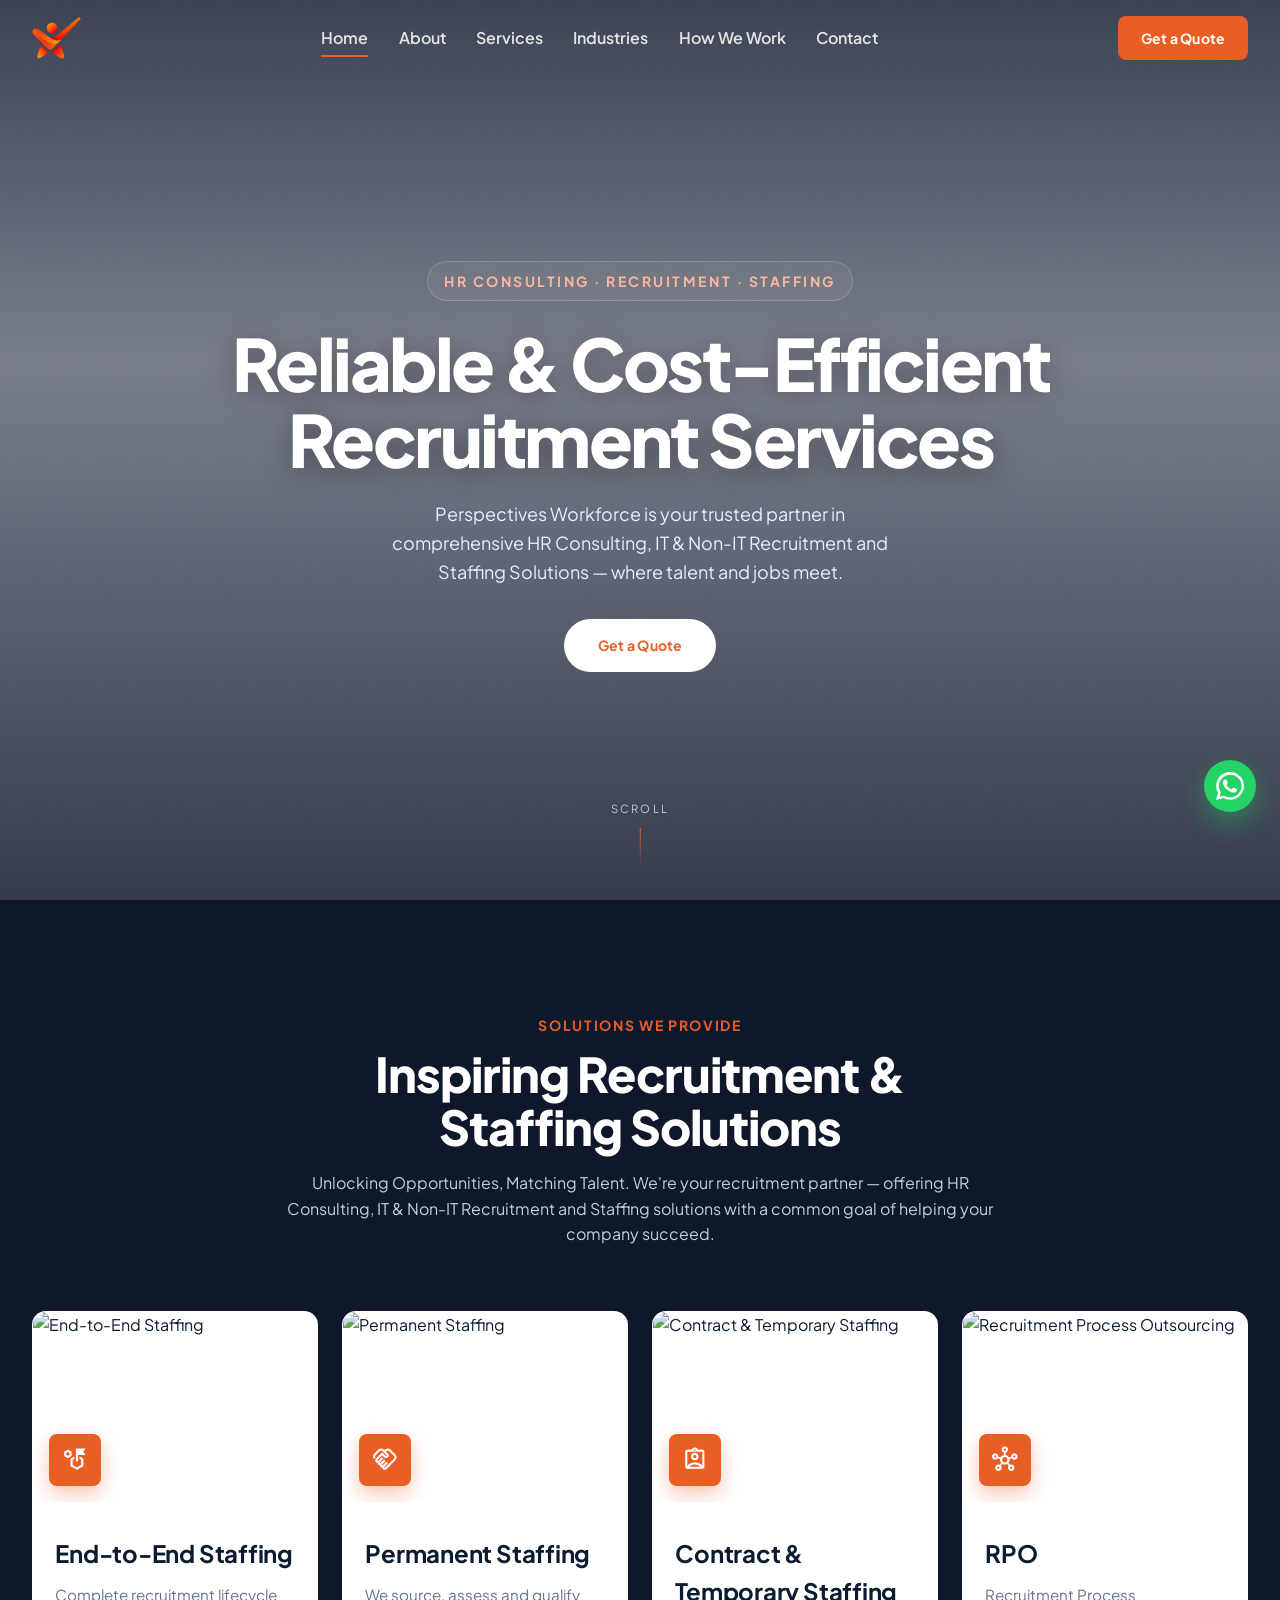
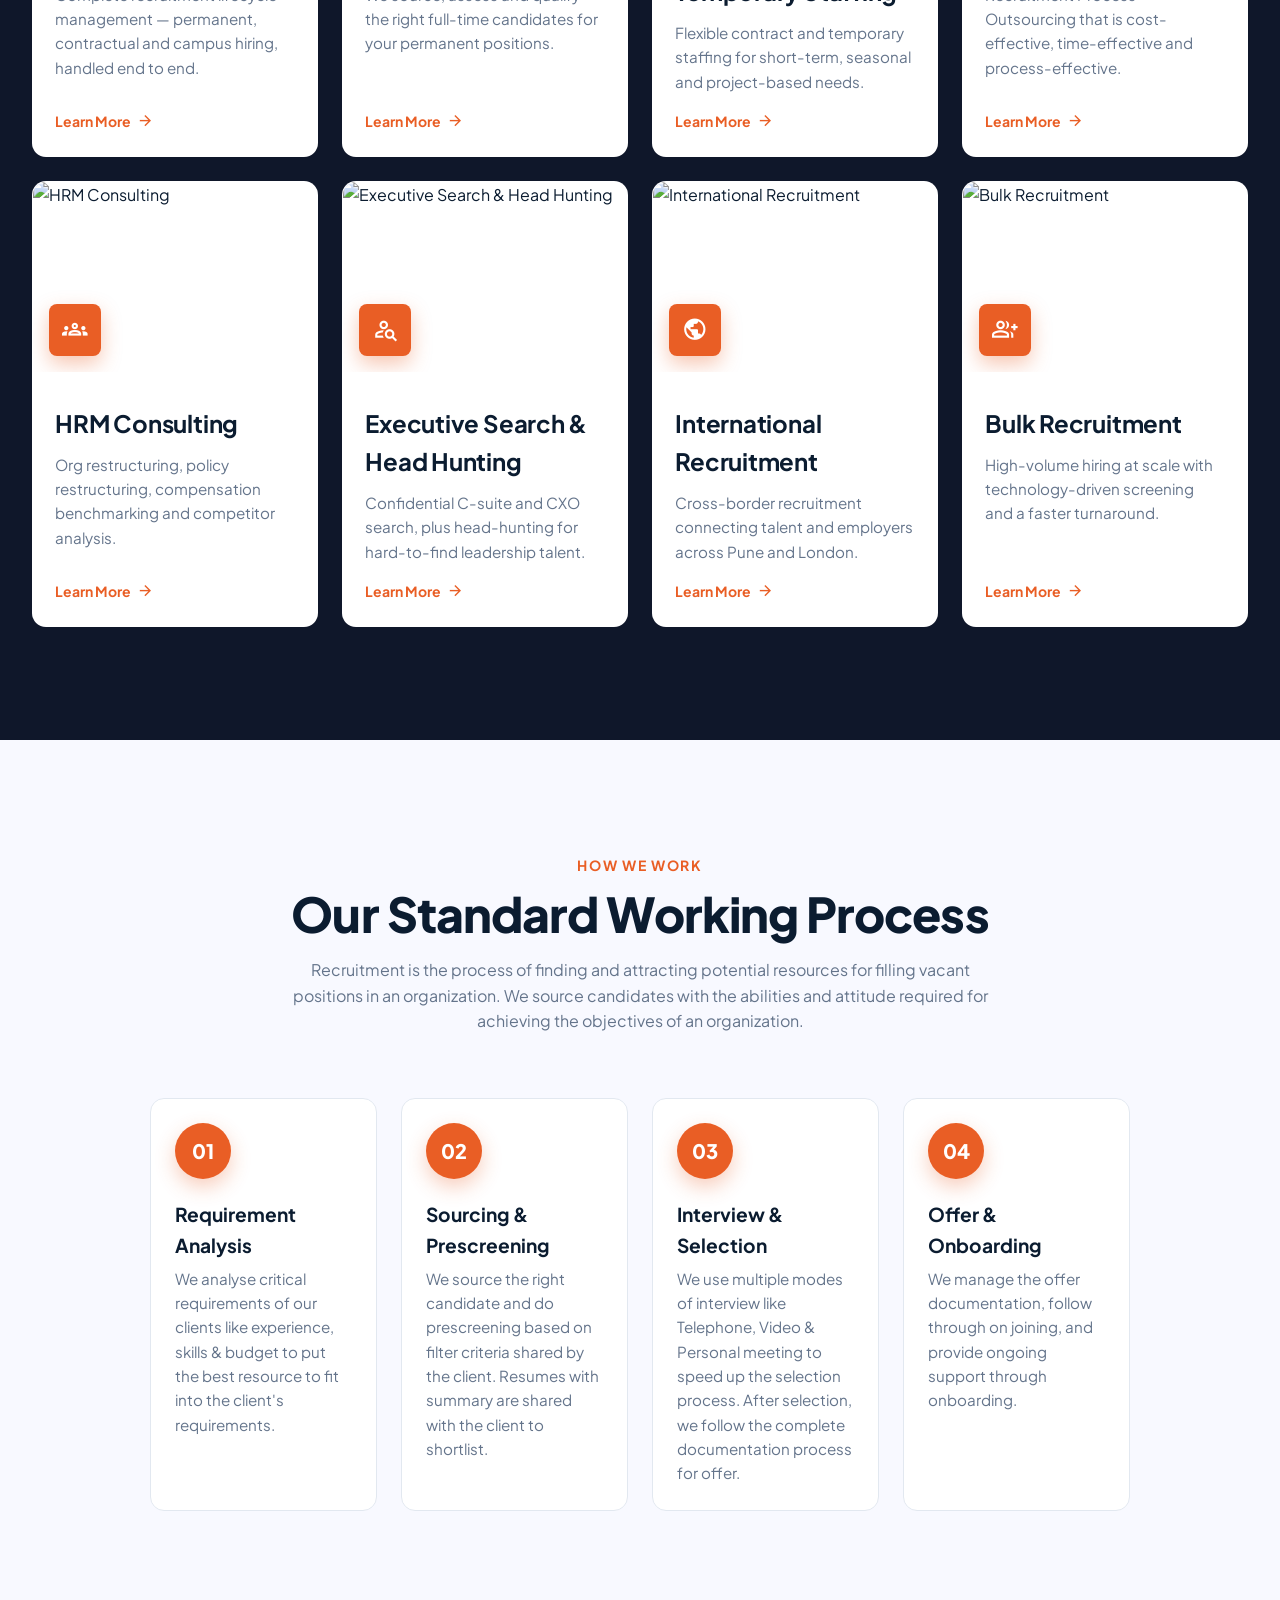
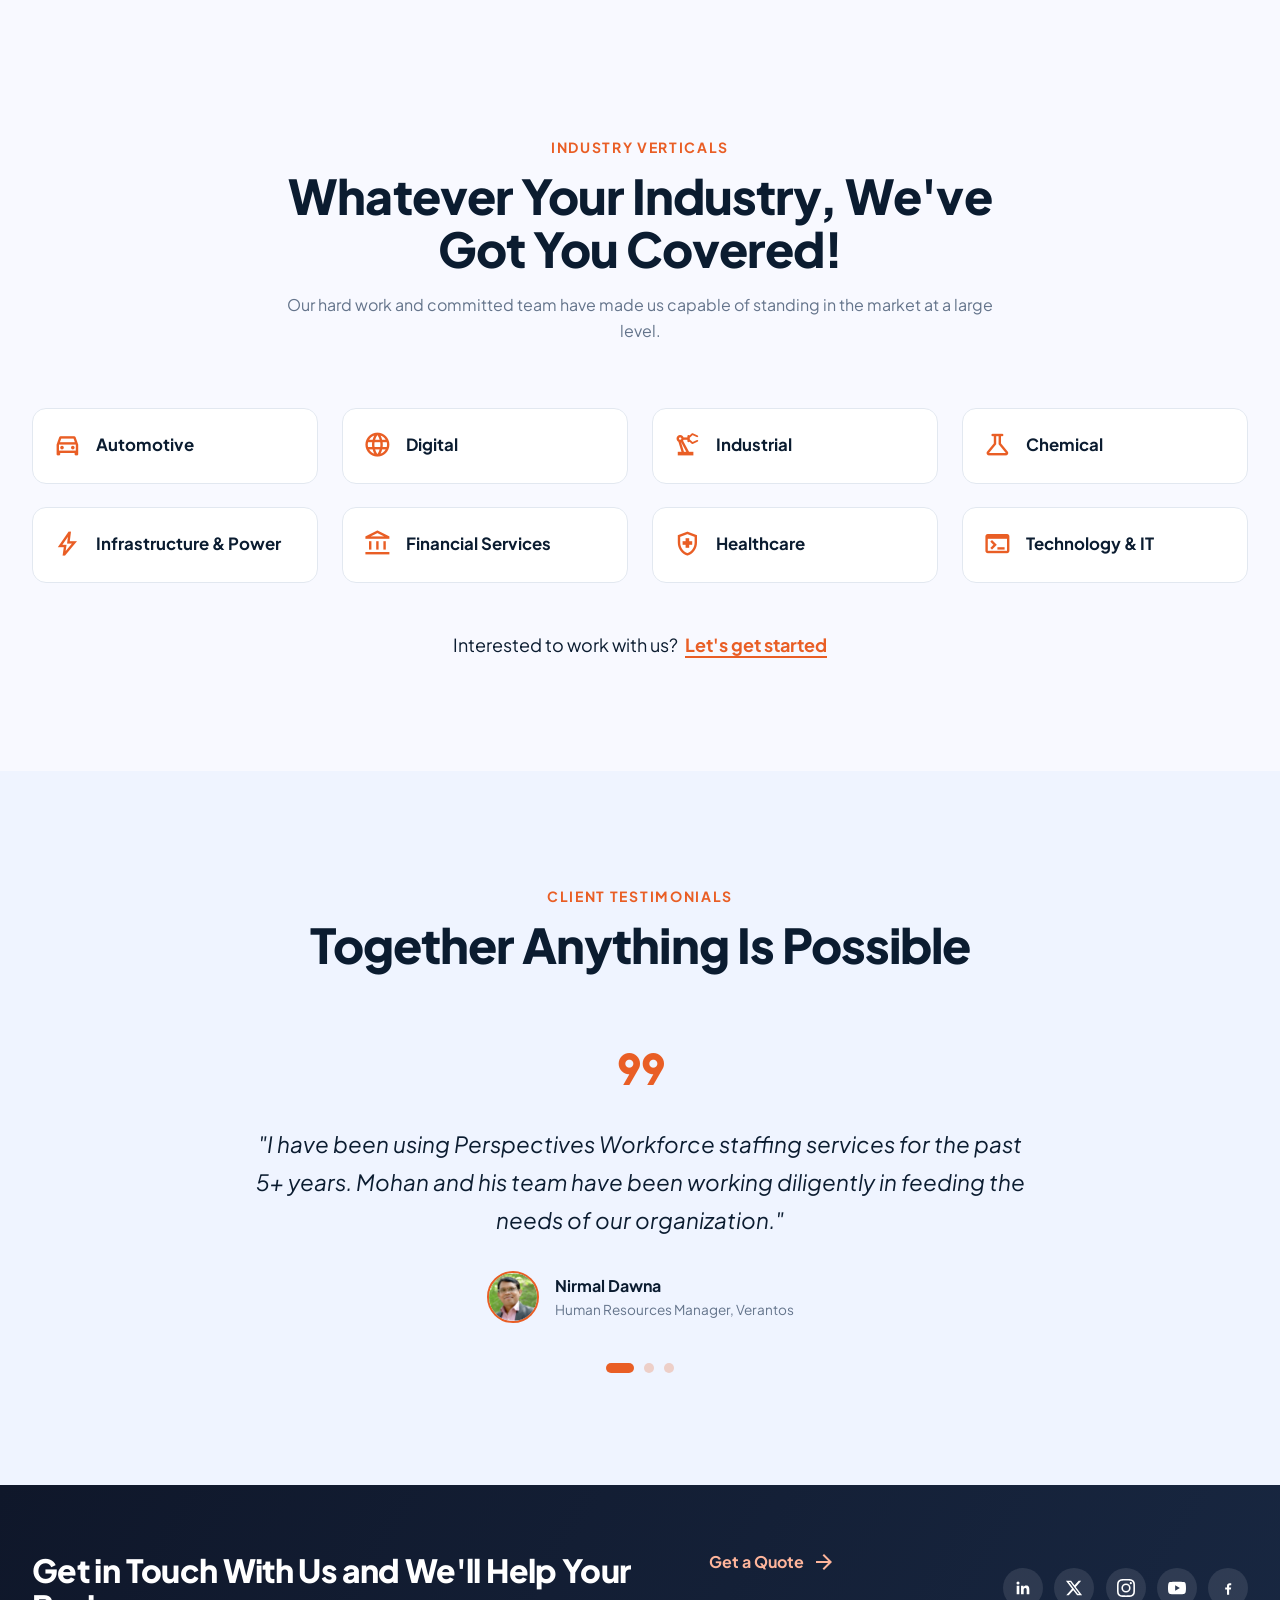
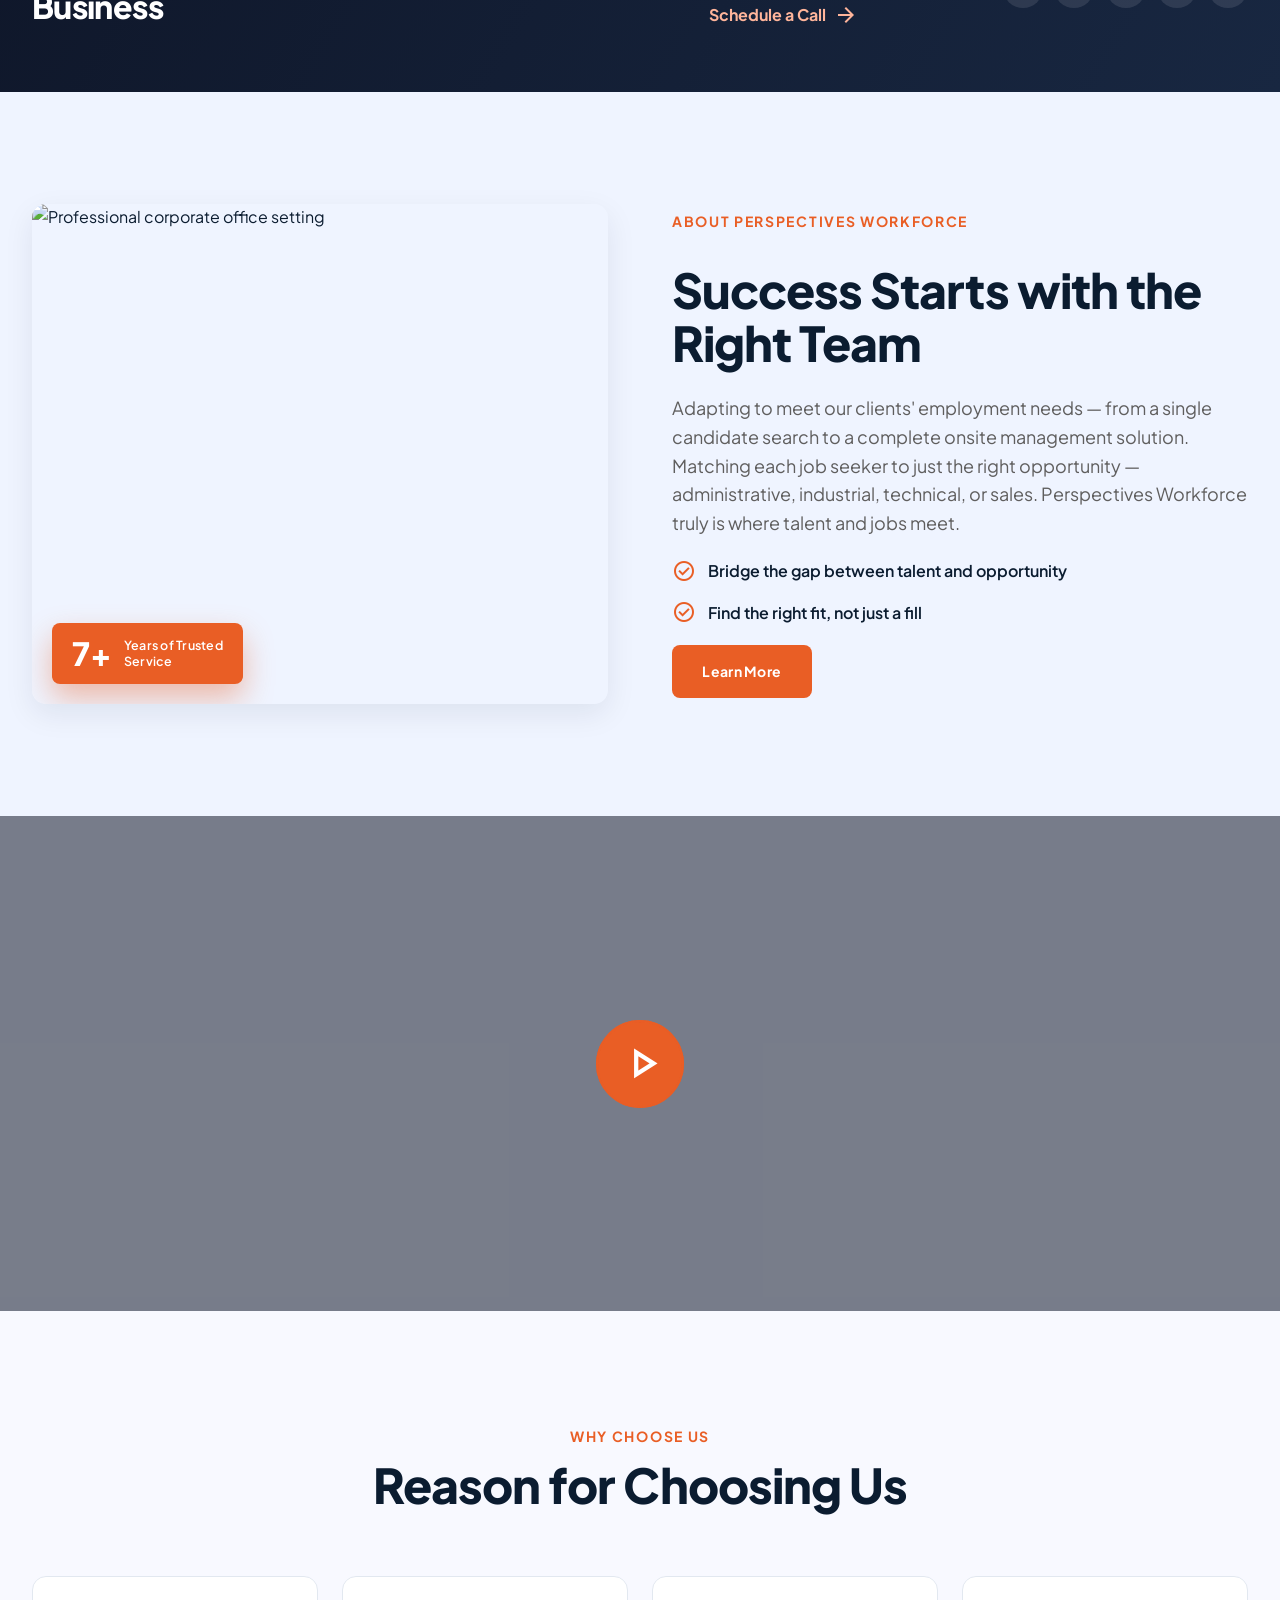
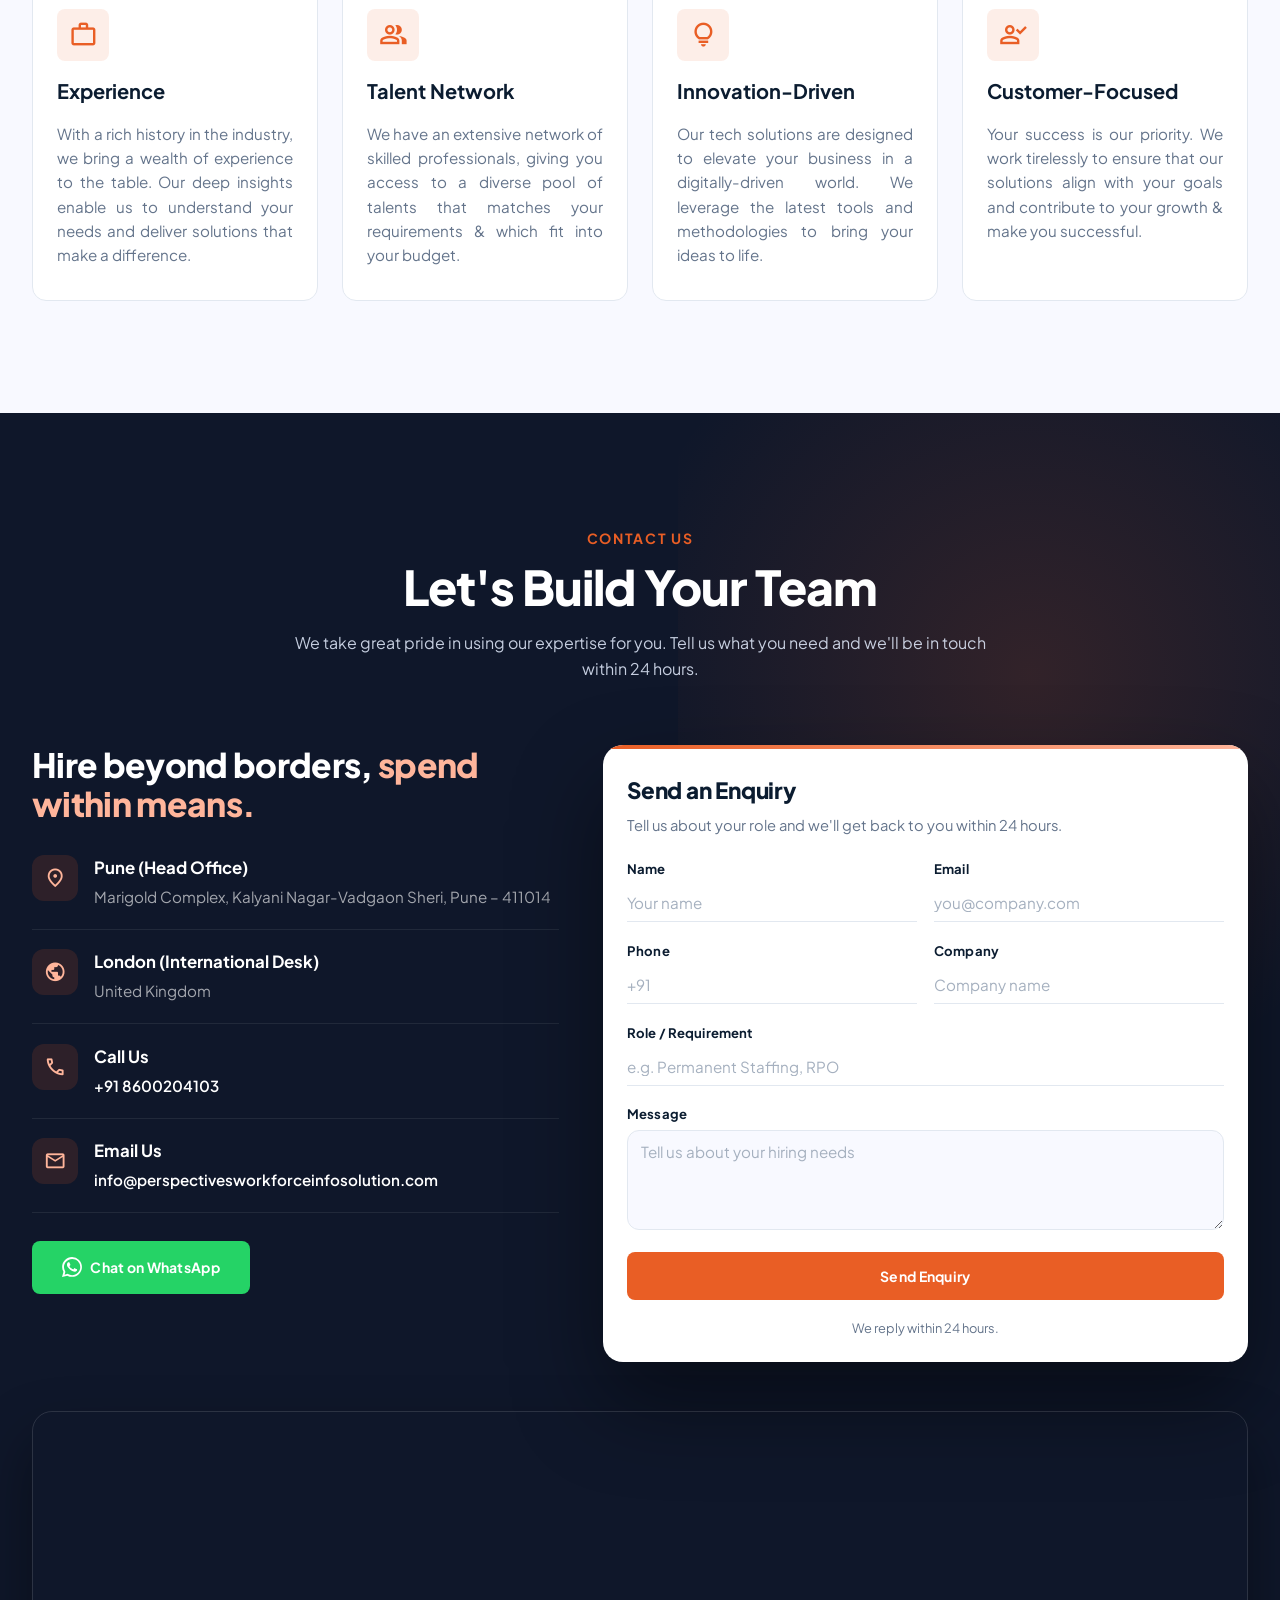
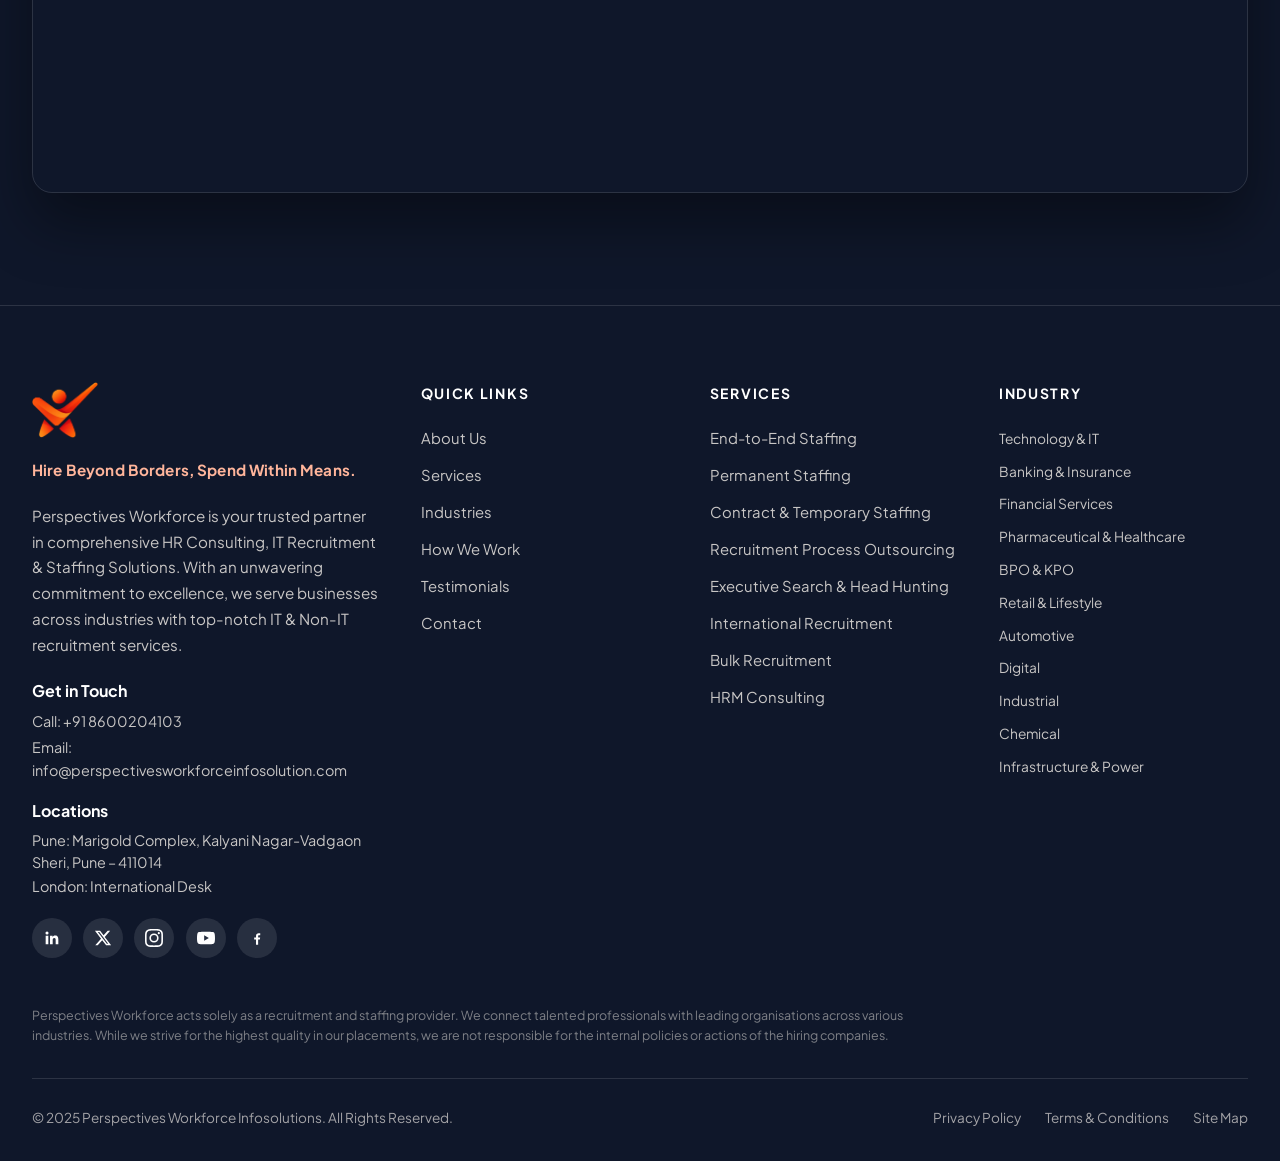
==== commit 6bb25606: "feat: added forms and fixed some UI parts. made github pages reeady" ====
--- a/index.html
+++ b/index.html
@@ -56,7 +56,11 @@
   <main id="main">
     <!-- ============ HERO ============ -->
     <section class="hero" id="home">
-      <div class="hero__bg" role="img" aria-label="A professional team collaborating in a modern corporate office"></div>
+      <div class="hero__media">
+        <video class="hero__video" autoplay muted loop playsinline preload="metadata" aria-hidden="true" poster="https://lh3.googleusercontent.com/aida/[base64]">
+          <source src="assets/hero-bg.mp4" type="video/mp4" />
+        </video>
+      </div>
       <div class="hero__scrim"></div>
       <div class="hero__grain" aria-hidden="true"></div>
 
@@ -313,12 +317,13 @@
             <a class="cta-band__link" href="#contact">Schedule a Call <span class="material-symbols-outlined">arrow_forward</span></a>
           </div>
         </div>
-        <div class="cta-band__social">
-          <a href="#" aria-label="Share"><span class="material-symbols-outlined">share</span></a>
-          <a href="#" aria-label="Website"><span class="material-symbols-outlined">public</span></a>
-          <a href="#" aria-label="Email"><span class="material-symbols-outlined">alternate_email</span></a>
-          <a href="#" aria-label="Instagram"><span class="material-symbols-outlined">photo_camera</span></a>
-          <a href="#" aria-label="LinkedIn"><span class="material-symbols-outlined">interests</span></a>
+        <!-- TODO: replace the placeholder profile URLs with the real social handles -->
+        <div class="social">
+          <a href="https://www.linkedin.com/company/perspectives-workforce" target="_blank" rel="noopener" aria-label="LinkedIn"><svg viewBox="0 0 24 24"><path d="M20.45 20.45h-3.55v-5.57c0-1.33-.03-3.04-1.85-3.04-1.85 0-2.14 1.45-2.14 2.94v5.67H9.36V9h3.41v1.56h.05c.47-.9 1.63-1.85 3.36-1.85 3.6 0 4.27 2.37 4.27 5.45v6.29zM5.34 7.43a2.06 2.06 0 1 1 0-4.12 2.06 2.06 0 0 1 0 4.12zM7.12 20.45H3.56V9h3.56v11.45z"/></svg></a>
+          <a href="https://x.com/perspectivesworkforce" target="_blank" rel="noopener" aria-label="X (Twitter)"><svg viewBox="0 0 24 24"><path d="M18.24 2.25h3.31l-7.23 8.26 8.5 11.24h-6.66l-5.21-6.82-5.97 6.82H1.67l7.73-8.84L1.25 2.25h6.83l4.71 6.23 5.45-6.23zm-1.16 17.52h1.83L7.08 4.13H5.12l11.96 15.64z"/></svg></a>
+          <a href="https://www.instagram.com/perspectivesworkforce" target="_blank" rel="noopener" aria-label="Instagram"><svg viewBox="0 0 24 24"><path d="M12 2.16c3.2 0 3.58.01 4.85.07 1.17.05 1.8.25 2.23.41.56.22.96.48 1.38.9.42.42.68.82.9 1.38.16.42.36 1.06.41 2.23.06 1.27.07 1.65.07 4.85s-.01 3.58-.07 4.85c-.05 1.17-.25 1.8-.41 2.23-.22.56-.48.96-.9 1.38-.42.42-.82.68-1.38.9-.42.16-1.06.36-2.23.41-1.27.06-1.65.07-4.85.07s-3.58-.01-4.85-.07c-1.17-.05-1.8-.25-2.23-.41a3.7 3.7 0 0 1-1.38-.9 3.7 3.7 0 0 1-.9-1.38c-.16-.42-.36-1.06-.41-2.23-.06-1.27-.07-1.65-.07-4.85s.01-3.58.07-4.85c.05-1.17.25-1.8.41-2.23.22-.56.48-.96.9-1.38.42-.42.82-.68 1.38-.9.42-.16 1.06-.36 2.23-.41 1.27-.06 1.65-.07 4.85-.07M12 0C8.74 0 8.33.01 7.05.07 5.78.13 4.9.33 4.14.63a5.9 5.9 0 0 0-2.13 1.38A5.9 5.9 0 0 0 .63 4.14C.33 4.9.13 5.78.07 7.05.01 8.33 0 8.74 0 12s.01 3.67.07 4.95c.06 1.27.26 2.15.56 2.91.31.8.72 1.48 1.38 2.13a5.9 5.9 0 0 0 2.13 1.38c.76.3 1.64.5 2.91.56C8.33 23.99 8.74 24 12 24s3.67-.01 4.95-.07c1.27-.06 2.15-.26 2.91-.56a5.9 5.9 0 0 0 2.13-1.38 5.9 5.9 0 0 0 1.38-2.13c.3-.76.5-1.64.56-2.91.06-1.28.07-1.69.07-4.95s-.01-3.67-.07-4.95c-.06-1.27-.26-2.15-.56-2.91a5.9 5.9 0 0 0-1.38-2.13A5.9 5.9 0 0 0 19.86.63c-.76-.3-1.64-.5-2.91-.56C15.67.01 15.26 0 12 0zm0 5.84A6.16 6.16 0 1 0 12 18.16 6.16 6.16 0 0 0 12 5.84zm0 10.16A4 4 0 1 1 12 8a4 4 0 0 1 0 8zm7.85-10.4a1.44 1.44 0 1 1-2.88 0 1.44 1.44 0 0 1 2.88 0z"/></svg></a>
+          <a href="https://www.youtube.com/@perspectivesworkforce" target="_blank" rel="noopener" aria-label="YouTube"><svg viewBox="0 0 24 24"><path d="M23.5 6.19a3.02 3.02 0 0 0-2.12-2.14C19.5 3.55 12 3.55 12 3.55s-7.5 0-9.38.5A3.02 3.02 0 0 0 .5 6.19C0 8.07 0 12 0 12s0 3.93.5 5.81a3.02 3.02 0 0 0 2.12 2.14c1.88.5 9.38.5 9.38.5s7.5 0 9.38-.5a3.02 3.02 0 0 0 2.12-2.14C24 15.93 24 12 24 12s0-3.93-.5-5.81zM9.55 15.57V8.43L15.82 12l-6.27 3.57z"/></svg></a>
+          <a href="https://www.facebook.com/perspectivesworkforce" target="_blank" rel="noopener" aria-label="Facebook"><svg viewBox="0 0 24 24"><path d="M13.5 21v-7h2.35l.35-2.73H13.5V9.53c0-.79.22-1.33 1.36-1.33h1.45V5.74c-.25-.03-1.11-.11-2.11-.11-2.09 0-3.52 1.28-3.52 3.62v2.02H8.22V14h2.46v7h2.82z"/></svg></a>
         </div>
       </div>
     </section>
@@ -398,10 +403,90 @@
         </div>
       </div>
     </section>
+
+    <!-- ============ CONTACT ============ -->
+    <section class="section section--dark contact" id="contact">
+      <div class="contact__glow" aria-hidden="true"></div>
+      <div class="container">
+        <header class="section-head section-head--center section-head--dark reveal">
+          <span class="section-head__eyebrow">Contact Us</span>
+          <h2 class="section-head__title">Let's Build Your Team</h2>
+          <p class="section-head__desc">We take great pride in using our expertise for you. Tell us what you need and we'll be in touch within 24 hours.</p>
+        </header>
+
+        <div class="contact__grid">
+          <div class="contact__info">
+            <p class="contact__tagline reveal">Hire beyond borders, <span>spend within means.</span></p>
+            <div class="contact-card reveal">
+              <span class="contact-card__icon material-symbols-outlined">location_on</span>
+              <div class="contact-card__body">
+                <h3>Pune (Head Office)</h3>
+                <p>Marigold Complex, Kalyani Nagar-Vadgaon Sheri, Pune – 411014</p>
+              </div>
+            </div>
+            <div class="contact-card reveal">
+              <span class="contact-card__icon material-symbols-outlined">public</span>
+              <div class="contact-card__body">
+                <h3>London (International Desk)</h3>
+                <p>United Kingdom</p>
+              </div>
+            </div>
+            <div class="contact-card reveal">
+              <span class="contact-card__icon material-symbols-outlined">phone</span>
+              <div class="contact-card__body">
+                <h3>Call Us</h3>
+                <p><a href="tel:+918600204103">+91 8600204103</a></p>
+              </div>
+            </div>
+            <div class="contact-card reveal">
+              <span class="contact-card__icon material-symbols-outlined">mail</span>
+              <div class="contact-card__body">
+                <h3>Email Us</h3>
+                <p><a href="mailto:info@perspectivesworkforceinfosolution.com">info@perspectivesworkforceinfosolution.com</a></p>
+              </div>
+            </div>
+            <a class="btn btn--whatsapp reveal" href="https://wa.me/918600204103?text=Hello%20Perspectives%20Workforce%2C%20I%27d%20like%20to%20enquire%20about%20your%20recruitment%20services." target="_blank" rel="noopener">
+              <svg viewBox="0 0 24 24" aria-hidden="true"><path d="M17.47 14.38c-.3-.15-1.77-.87-2.04-.97-.27-.1-.47-.15-.67.15-.2.3-.77.97-.94 1.17-.17.2-.35.22-.65.07-.3-.15-1.26-.46-2.4-1.48-.89-.79-1.49-1.77-1.66-2.07-.17-.3-.02-.46.13-.61.13-.13.3-.35.45-.52.15-.17.2-.3.3-.5.1-.2.05-.37-.02-.52-.07-.15-.67-1.62-.92-2.22-.24-.58-.49-.5-.67-.51h-.57c-.2 0-.52.07-.8.37-.27.3-1.04 1.02-1.04 2.5 0 1.47 1.07 2.9 1.22 3.1.15.2 2.11 3.22 5.11 4.51.71.31 1.27.49 1.7.63.72.23 1.37.2 1.88.12.57-.09 1.77-.72 2.02-1.42.25-.7.25-1.3.17-1.42-.07-.12-.27-.2-.57-.35zM12.04 21.79c-1.73 0-3.43-.47-4.91-1.35l-.35-.21-3.65.96.97-3.56-.23-.36a9.75 9.75 0 0 1-1.49-5.2c0-5.39 4.39-9.78 9.78-9.78 2.61 0 5.06 1.02 6.9 2.86a9.7 9.7 0 0 1 2.86 6.9c0 5.39-4.39 9.78-9.79 9.78zm8.4-18.18A11.77 11.77 0 0 0 12.04 0C5.49 0 .15 5.34.15 11.9c0 2.1.55 4.14 1.59 5.95L.05 24l6.29-1.65a11.9 11.9 0 0 0 5.69 1.45h.01c6.55 0 11.89-5.34 11.89-11.9 0-3.18-1.24-6.16-3.49-8.39z"/></svg>
+              Chat on WhatsApp
+            </a>
+          </div>
+
+          <div class="contact__panel reveal">
+            <div class="contact__panel-head">
+              <h3>Send an Enquiry</h3>
+              <p>Tell us about your role and we'll get back to you within 24 hours.</p>
+            </div>
+
+            <form class="form" id="quoteForm" novalidate>
+              <div class="hp-field" aria-hidden="true">
+                <label>Website<input type="text" name="website" tabindex="-1" autocomplete="off" /></label>
+              </div>
+              <div class="form__row">
+                <label class="form__field">Name<input type="text" name="name" required placeholder="Your name" /></label>
+                <label class="form__field">Email<input type="email" name="email" required placeholder="you@company.com" /></label>
+              </div>
+              <div class="form__row">
+                <label class="form__field">Phone<input type="tel" name="phone" placeholder="+91" /></label>
+                <label class="form__field">Company<input type="text" name="company" placeholder="Company name" /></label>
+              </div>
+              <label class="form__field">Role / Requirement<input type="text" name="subject" placeholder="e.g. Permanent Staffing, RPO" /></label>
+              <label class="form__field">Message<textarea name="message" rows="4" placeholder="Tell us about your hiring needs"></textarea></label>
+              <button class="btn btn--primary" type="submit">Send Enquiry</button>
+              <p class="form__status" role="status" aria-live="polite"></p>
+              <p class="form__note">We reply within 24 hours.</p>
+            </form>
+          </div>
+        </div>
+
+        <div class="contact__map reveal">
+          <iframe title="Perspectives Workforce — Pune office location" src="https://www.google.com/maps?q=Marigold+Complex,+Kalyani+Nagar,+Vadgaon+Sheri,+Pune+411014&output=embed" loading="lazy" referrerpolicy="no-referrer-when-downgrade" allowfullscreen></iframe>
+        </div>
+      </div>
+    </section>
   </main>
 
   <!-- ============ FOOTER ============ -->
-  <footer class="site-footer" id="contact">
+  <footer class="site-footer" id="footer">
     <div class="container">
       <div class="footer__grid">
         <div class="footer__col footer__col--brand">
@@ -420,6 +505,13 @@
               <span>London: International Desk</span>
             </div>
           </div>
+          <div class="social">
+            <a href="https://www.linkedin.com/company/perspectives-workforce" target="_blank" rel="noopener" aria-label="LinkedIn"><svg viewBox="0 0 24 24"><path d="M20.45 20.45h-3.55v-5.57c0-1.33-.03-3.04-1.85-3.04-1.85 0-2.14 1.45-2.14 2.94v5.67H9.36V9h3.41v1.56h.05c.47-.9 1.63-1.85 3.36-1.85 3.6 0 4.27 2.37 4.27 5.45v6.29zM5.34 7.43a2.06 2.06 0 1 1 0-4.12 2.06 2.06 0 0 1 0 4.12zM7.12 20.45H3.56V9h3.56v11.45z"/></svg></a>
+            <a href="https://x.com/perspectivesworkforce" target="_blank" rel="noopener" aria-label="X (Twitter)"><svg viewBox="0 0 24 24"><path d="M18.24 2.25h3.31l-7.23 8.26 8.5 11.24h-6.66l-5.21-6.82-5.97 6.82H1.67l7.73-8.84L1.25 2.25h6.83l4.71 6.23 5.45-6.23zm-1.16 17.52h1.83L7.08 4.13H5.12l11.96 15.64z"/></svg></a>
+            <a href="https://www.instagram.com/perspectivesworkforce" target="_blank" rel="noopener" aria-label="Instagram"><svg viewBox="0 0 24 24"><path d="M12 2.16c3.2 0 3.58.01 4.85.07 1.17.05 1.8.25 2.23.41.56.22.96.48 1.38.9.42.42.68.82.9 1.38.16.42.36 1.06.41 2.23.06 1.27.07 1.65.07 4.85s-.01 3.58-.07 4.85c-.05 1.17-.25 1.8-.41 2.23-.22.56-.48.96-.9 1.38-.42.42-.82.68-1.38.9-.42.16-1.06.36-2.23.41-1.27.06-1.65.07-4.85.07s-3.58-.01-4.85-.07c-1.17-.05-1.8-.25-2.23-.41a3.7 3.7 0 0 1-1.38-.9 3.7 3.7 0 0 1-.9-1.38c-.16-.42-.36-1.06-.41-2.23-.06-1.27-.07-1.65-.07-4.85s.01-3.58.07-4.85c.05-1.17.25-1.8.41-2.23.22-.56.48-.96.9-1.38.42-.42.82-.68 1.38-.9.42-.16 1.06-.36 2.23-.41 1.27-.06 1.65-.07 4.85-.07M12 0C8.74 0 8.33.01 7.05.07 5.78.13 4.9.33 4.14.63a5.9 5.9 0 0 0-2.13 1.38A5.9 5.9 0 0 0 .63 4.14C.33 4.9.13 5.78.07 7.05.01 8.33 0 8.74 0 12s.01 3.67.07 4.95c.06 1.27.26 2.15.56 2.91.31.8.72 1.48 1.38 2.13a5.9 5.9 0 0 0 2.13 1.38c.76.3 1.64.5 2.91.56C8.33 23.99 8.74 24 12 24s3.67-.01 4.95-.07c1.27-.06 2.15-.26 2.91-.56a5.9 5.9 0 0 0 2.13-1.38 5.9 5.9 0 0 0 1.38-2.13c.3-.76.5-1.64.56-2.91.06-1.28.07-1.69.07-4.95s-.01-3.67-.07-4.95c-.06-1.27-.26-2.15-.56-2.91a5.9 5.9 0 0 0-1.38-2.13A5.9 5.9 0 0 0 19.86.63c-.76-.3-1.64-.5-2.91-.56C15.67.01 15.26 0 12 0zm0 5.84A6.16 6.16 0 1 0 12 18.16 6.16 6.16 0 0 0 12 5.84zm0 10.16A4 4 0 1 1 12 8a4 4 0 0 1 0 8zm7.85-10.4a1.44 1.44 0 1 1-2.88 0 1.44 1.44 0 0 1 2.88 0z"/></svg></a>
+            <a href="https://www.youtube.com/@perspectivesworkforce" target="_blank" rel="noopener" aria-label="YouTube"><svg viewBox="0 0 24 24"><path d="M23.5 6.19a3.02 3.02 0 0 0-2.12-2.14C19.5 3.55 12 3.55 12 3.55s-7.5 0-9.38.5A3.02 3.02 0 0 0 .5 6.19C0 8.07 0 12 0 12s0 3.93.5 5.81a3.02 3.02 0 0 0 2.12 2.14c1.88.5 9.38.5 9.38.5s7.5 0 9.38-.5a3.02 3.02 0 0 0 2.12-2.14C24 15.93 24 12 24 12s0-3.93-.5-5.81zM9.55 15.57V8.43L15.82 12l-6.27 3.57z"/></svg></a>
+            <a href="https://www.facebook.com/perspectivesworkforce" target="_blank" rel="noopener" aria-label="Facebook"><svg viewBox="0 0 24 24"><path d="M13.5 21v-7h2.35l.35-2.73H13.5V9.53c0-.79.22-1.33 1.36-1.33h1.45V5.74c-.25-.03-1.11-.11-2.11-.11-2.09 0-3.52 1.28-3.52 3.62v2.02H8.22V14h2.46v7h2.82z"/></svg></a>
+          </div>
         </div>
 
         <div class="footer__col">
@@ -437,31 +529,31 @@
         <div class="footer__col">
           <h4 class="footer__heading">Services</h4>
           <ul class="footer__links">
-            <li><a href="#">End-to-End Staffing</a></li>
-            <li><a href="#">Permanent Staffing</a></li>
-            <li><a href="#">Contract &amp; Temporary Staffing</a></li>
-            <li><a href="#">Recruitment Process Outsourcing</a></li>
-            <li><a href="#">Executive Search &amp; Head Hunting</a></li>
-            <li><a href="#">International Recruitment</a></li>
-            <li><a href="#">Bulk Recruitment</a></li>
-            <li><a href="#">HRM Consulting</a></li>
+            <li><a href="#services">End-to-End Staffing</a></li>
+            <li><a href="#services">Permanent Staffing</a></li>
+            <li><a href="#services">Contract &amp; Temporary Staffing</a></li>
+            <li><a href="#services">Recruitment Process Outsourcing</a></li>
+            <li><a href="#services">Executive Search &amp; Head Hunting</a></li>
+            <li><a href="#services">International Recruitment</a></li>
+            <li><a href="#services">Bulk Recruitment</a></li>
+            <li><a href="#services">HRM Consulting</a></li>
           </ul>
         </div>
 
         <div class="footer__col">
           <h4 class="footer__heading">Industry</h4>
           <ul class="footer__links footer__links--compact">
-            <li><a href="#">Technology &amp; IT</a></li>
-            <li><a href="#">Banking &amp; Insurance</a></li>
-            <li><a href="#">Financial Services</a></li>
-            <li><a href="#">Pharmaceutical &amp; Healthcare</a></li>
-            <li><a href="#">BPO &amp; KPO</a></li>
-            <li><a href="#">Retail &amp; Lifestyle</a></li>
-            <li><a href="#">Automotive</a></li>
-            <li><a href="#">Digital</a></li>
-            <li><a href="#">Industrial</a></li>
-            <li><a href="#">Chemical</a></li>
-            <li><a href="#">Infrastructure &amp; Power</a></li>
+            <li><a href="#industries">Technology &amp; IT</a></li>
+            <li><a href="#industries">Banking &amp; Insurance</a></li>
+            <li><a href="#industries">Financial Services</a></li>
+            <li><a href="#industries">Pharmaceutical &amp; Healthcare</a></li>
+            <li><a href="#industries">BPO &amp; KPO</a></li>
+            <li><a href="#industries">Retail &amp; Lifestyle</a></li>
+            <li><a href="#industries">Automotive</a></li>
+            <li><a href="#industries">Digital</a></li>
+            <li><a href="#industries">Industrial</a></li>
+            <li><a href="#industries">Chemical</a></li>
+            <li><a href="#industries">Infrastructure &amp; Power</a></li>
           </ul>
         </div>
       </div>
@@ -471,9 +563,9 @@
       <div class="footer__bottom">
         <p>© 2025 Perspectives Workforce Infosolutions. All Rights Reserved.</p>
         <nav class="footer__legal" aria-label="Legal">
-          <a href="#">Privacy Policy</a>
-          <a href="#">Terms &amp; Conditions</a>
-          <a href="#">Site Map</a>
+          <a href="privacy.html">Privacy Policy</a>
+          <a href="terms.html">Terms &amp; Conditions</a>
+          <a href="sitemap.html">Site Map</a>
         </nav>
       </div>
     </div>
@@ -490,8 +582,13 @@
     </div>
   </div>
 
+  <a class="whatsapp-float" href="https://wa.me/918600204103?text=Hello%20Perspectives%20Workforce%2C%20I%27d%20like%20to%20enquire%20about%20your%20recruitment%20services." target="_blank" rel="noopener" aria-label="Chat on WhatsApp">
+    <svg viewBox="0 0 24 24"><path d="M17.47 14.38c-.3-.15-1.77-.87-2.04-.97-.27-.1-.47-.15-.67.15-.2.3-.77.97-.94 1.17-.17.2-.35.22-.65.07-.3-.15-1.26-.46-2.4-1.48-.89-.79-1.49-1.77-1.66-2.07-.17-.3-.02-.46.13-.61.13-.13.3-.35.45-.52.15-.17.2-.3.3-.5.1-.2.05-.37-.02-.52-.07-.15-.67-1.62-.92-2.22-.24-.58-.49-.5-.67-.51h-.57c-.2 0-.52.07-.8.37-.27.3-1.04 1.02-1.04 2.5 0 1.47 1.07 2.9 1.22 3.1.15.2 2.11 3.22 5.11 4.51.71.31 1.27.49 1.7.63.72.23 1.37.2 1.88.12.57-.09 1.77-.72 2.02-1.42.25-.7.25-1.3.17-1.42-.07-.12-.27-.2-.57-.35zM12.04 21.79c-1.73 0-3.43-.47-4.91-1.35l-.35-.21-3.65.96.97-3.56-.23-.36a9.75 9.75 0 0 1-1.49-5.2c0-5.39 4.39-9.78 9.78-9.78 2.61 0 5.06 1.02 6.9 2.86a9.7 9.7 0 0 1 2.86 6.9c0 5.39-4.39 9.78-9.79 9.78zm8.4-18.18A11.77 11.77 0 0 0 12.04 0C5.49 0 .15 5.34.15 11.9c0 2.1.55 4.14 1.59 5.95L.05 24l6.29-1.65a11.9 11.9 0 0 0 5.69 1.45h.01c6.55 0 11.89-5.34 11.89-11.9 0-3.18-1.24-6.16-3.49-8.39z"/></svg>
+  </a>
+
   <button class="back-to-top" id="backToTop" aria-label="Back to top"><span class="material-symbols-outlined">arrow_upward</span></button>
 
+  <script src="js/config.js"></script>
   <script src="js/main.js"></script>
 </body>
 </html>
--- a/css/style.css
+++ b/css/style.css
@@ -462,20 +462,17 @@
   overflow: hidden;
 }
 
-.hero__bg {
+.hero__media,
+.hero__video {
   position: absolute;
   inset: 0;
-  background-image: url("https://lh3.googleusercontent.com/aida/[base64]");
-  background-size: cover;
-  background-position: center;
-  transform: scale(1.08);
-  animation: heroZoom 14s var(--ease-out) forwards;
-}
-
-@keyframes heroZoom {
-  to {
-    transform: scale(1);
-  }
+  width: 100%;
+  height: 100%;
+}
+
+.hero__video {
+  object-fit: cover;
+  object-position: center;
 }
 
 .hero__scrim {
@@ -1176,6 +1173,357 @@
 }
 
 /* --------------------------------------------------------------------------
+   Contact
+   -------------------------------------------------------------------------- */
+.contact {
+  position: relative;
+  overflow: hidden;
+}
+
+.contact__glow {
+  position: absolute;
+  top: -15%;
+  right: -8%;
+  width: 55%;
+  height: 65%;
+  background: radial-gradient(circle, rgba(233, 94, 37, 0.16) 0%, rgba(233, 94, 37, 0) 70%);
+  pointer-events: none;
+}
+
+.contact__grid {
+  display: grid;
+  grid-template-columns: 1fr;
+  gap: 2.75rem;
+  align-items: start;
+}
+
+.contact__tagline {
+  font-size: clamp(1.6rem, 3vw, 2.1rem);
+  font-weight: 800;
+  letter-spacing: -0.02em;
+  line-height: 1.15;
+  color: #fff;
+  margin-bottom: 0.75rem;
+}
+
+.contact__tagline span {
+  color: var(--primary-tint);
+}
+
+.contact__info {
+  display: flex;
+  flex-direction: column;
+}
+
+.contact-card {
+  display: flex;
+  align-items: flex-start;
+  gap: 1rem;
+  padding: 1.25rem 0;
+  border-bottom: 1px solid rgba(255, 255, 255, 0.08);
+  transition: transform 0.3s var(--ease);
+}
+
+.contact-card:hover {
+  transform: translateX(4px);
+}
+
+.contact-card__icon {
+  flex-shrink: 0;
+  width: 46px;
+  height: 46px;
+  display: flex;
+  align-items: center;
+  justify-content: center;
+  background: rgba(233, 94, 37, 0.14);
+  color: var(--primary-tint);
+  border-radius: 12px;
+  font-size: 1.4rem;
+  transition: background-color 0.25s var(--ease), color 0.25s var(--ease);
+}
+
+.contact-card:hover .contact-card__icon {
+  background: var(--primary);
+  color: #fff;
+}
+
+.contact-card__body h3 {
+  font-size: 1.05rem;
+  font-weight: 700;
+  color: #fff;
+  margin-bottom: 0.2rem;
+}
+
+.contact-card__body p {
+  color: rgba(255, 255, 255, 0.62);
+  font-size: 0.95rem;
+  line-height: 1.55;
+  overflow-wrap: anywhere;
+}
+
+.contact-card__body a {
+  color: #fff;
+  font-weight: 600;
+}
+
+.contact-card__body a:hover {
+  color: var(--primary-tint);
+}
+
+.btn--whatsapp {
+  background: #25d366;
+  color: #fff;
+  margin-top: 1.75rem;
+  align-self: flex-start;
+}
+
+.btn--whatsapp svg {
+  width: 20px;
+  height: 20px;
+  fill: currentColor;
+}
+
+.btn--whatsapp:hover {
+  background: #1fb955;
+  transform: translateY(-2px);
+  box-shadow: 0 12px 26px rgba(37, 211, 102, 0.32);
+}
+
+/* Elevated white form card */
+.contact__panel {
+  position: relative;
+  background: #fff;
+  color: var(--ink);
+  border-radius: 20px;
+  overflow: hidden;
+  box-shadow: 0 40px 90px rgba(0, 0, 0, 0.45);
+}
+
+.contact__panel::before {
+  content: "";
+  position: absolute;
+  top: 0;
+  left: 0;
+  right: 0;
+  height: 4px;
+  background: linear-gradient(90deg, var(--primary), var(--primary-tint));
+}
+
+.contact__panel-head {
+  padding: 1.75rem 1.5rem 0;
+}
+
+.contact__panel-head h3 {
+  font-size: 1.4rem;
+  font-weight: 800;
+  letter-spacing: -0.01em;
+}
+
+.contact__panel-head p {
+  color: var(--muted);
+  font-size: 0.92rem;
+  margin-top: 0.35rem;
+}
+
+.form {
+  display: flex;
+  flex-direction: column;
+  gap: 1.1rem;
+  padding: 1.25rem 1.5rem 1.5rem;
+}
+
+.form__row {
+  display: grid;
+  grid-template-columns: 1fr;
+  gap: 1.1rem;
+}
+
+.form__field {
+  display: flex;
+  flex-direction: column;
+  gap: 0.35rem;
+  font-size: 0.82rem;
+  font-weight: 700;
+  letter-spacing: 0.01em;
+  color: var(--ink);
+}
+
+.form__field input,
+.form__field textarea {
+  font-family: inherit;
+  font-size: 0.95rem;
+  font-weight: 400;
+  color: var(--ink);
+  background: transparent;
+  border: none;
+  border-bottom: 1.5px solid var(--border);
+  border-radius: 0;
+  padding: 0.55rem 0;
+  transition: border-color 0.2s var(--ease);
+}
+
+.form__field input::placeholder,
+.form__field textarea::placeholder {
+  color: #a5b0bf;
+}
+
+.form__field input:focus,
+.form__field textarea:focus {
+  outline: none;
+  border-bottom-color: var(--primary);
+}
+
+.form__field input.is-invalid,
+.form__field textarea.is-invalid {
+  border-bottom-color: #ba1a1a;
+}
+
+.form__field textarea {
+  resize: vertical;
+  min-height: 84px;
+  border: 1.5px solid var(--border);
+  border-radius: 12px;
+  padding: 0.7rem 0.8rem;
+  background: var(--bg);
+}
+
+.form__field textarea:focus {
+  border-color: var(--primary);
+  border-bottom-color: var(--primary);
+}
+
+.form__field textarea.is-invalid {
+  border-color: #ba1a1a;
+  border-bottom-color: #ba1a1a;
+}
+
+.form__field input[type="file"] {
+  border: 1.5px dashed var(--border);
+  border-radius: 12px;
+  padding: 0.9rem;
+  background: var(--bg);
+  color: var(--muted);
+  cursor: pointer;
+}
+
+.form__field input[type="file"]:hover {
+  border-color: var(--primary);
+}
+
+.form .btn {
+  width: 100%;
+  padding: 0.95rem;
+  margin-top: 0.25rem;
+}
+
+.form__note {
+  font-size: 0.8rem;
+  color: var(--muted);
+  text-align: center;
+}
+
+.form__status {
+  display: none;
+  font-size: 0.88rem;
+  font-weight: 600;
+  padding: 0.7rem 1rem;
+  border-radius: var(--r);
+}
+
+.form__status.is-error {
+  display: block;
+  background: #ffecec;
+  color: #b71c1c;
+}
+
+.form__status.is-success {
+  display: block;
+  background: #e8f7ee;
+  color: #1e7a3c;
+}
+
+.hp-field {
+  position: absolute !important;
+  left: -9999px !important;
+  top: -9999px !important;
+  width: 1px;
+  height: 1px;
+  overflow: hidden;
+}
+
+.contact__map {
+  margin-top: 3rem;
+  border-radius: 20px;
+  overflow: hidden;
+  border: 1px solid rgba(255, 255, 255, 0.12);
+  box-shadow: 0 30px 60px rgba(0, 0, 0, 0.4);
+}
+
+.contact__map iframe {
+  display: block;
+  width: 100%;
+  height: 380px;
+  border: 0;
+  filter: grayscale(15%);
+}
+
+/* Floating WhatsApp button */
+.whatsapp-float {
+  position: fixed;
+  right: 1.5rem;
+  bottom: 5.5rem;
+  z-index: 90;
+  width: 52px;
+  height: 52px;
+  display: flex;
+  align-items: center;
+  justify-content: center;
+  background: #25d366;
+  border-radius: 50%;
+  box-shadow: 0 10px 26px rgba(37, 211, 102, 0.4);
+  transition: transform 0.3s var(--ease);
+}
+
+.whatsapp-float:hover {
+  transform: scale(1.08);
+}
+
+.whatsapp-float svg {
+  width: 28px;
+  height: 28px;
+  fill: #fff;
+}
+
+/* Social icons (brand SVG) */
+.social {
+  display: flex;
+  gap: 0.7rem;
+}
+
+.social a {
+  display: flex;
+  align-items: center;
+  justify-content: center;
+  width: 40px;
+  height: 40px;
+  border-radius: 50%;
+  background: rgba(255, 255, 255, 0.1);
+  color: #fff;
+  transition: background-color 0.25s var(--ease), transform 0.25s var(--ease);
+}
+
+.social a:hover {
+  background: var(--primary);
+  transform: translateY(-3px);
+}
+
+.social svg {
+  width: 18px;
+  height: 18px;
+  fill: currentColor;
+}
+
+/* --------------------------------------------------------------------------
    Footer
    -------------------------------------------------------------------------- */
 .site-footer {
@@ -1470,6 +1818,9 @@
   .benefits-grid {
     grid-template-columns: repeat(2, 1fr);
   }
+  .form__row {
+    grid-template-columns: 1fr 1fr;
+  }
 }
 
 @media (min-width: 900px) {
@@ -1523,6 +1874,10 @@
     grid-template-columns: repeat(4, 1fr);
   }
 
+  .contact__grid {
+    grid-template-columns: 0.9fr 1.1fr;
+  }
+
   .footer__grid {
     grid-template-columns: 1.4fr 1fr 1fr 1fr;
   }
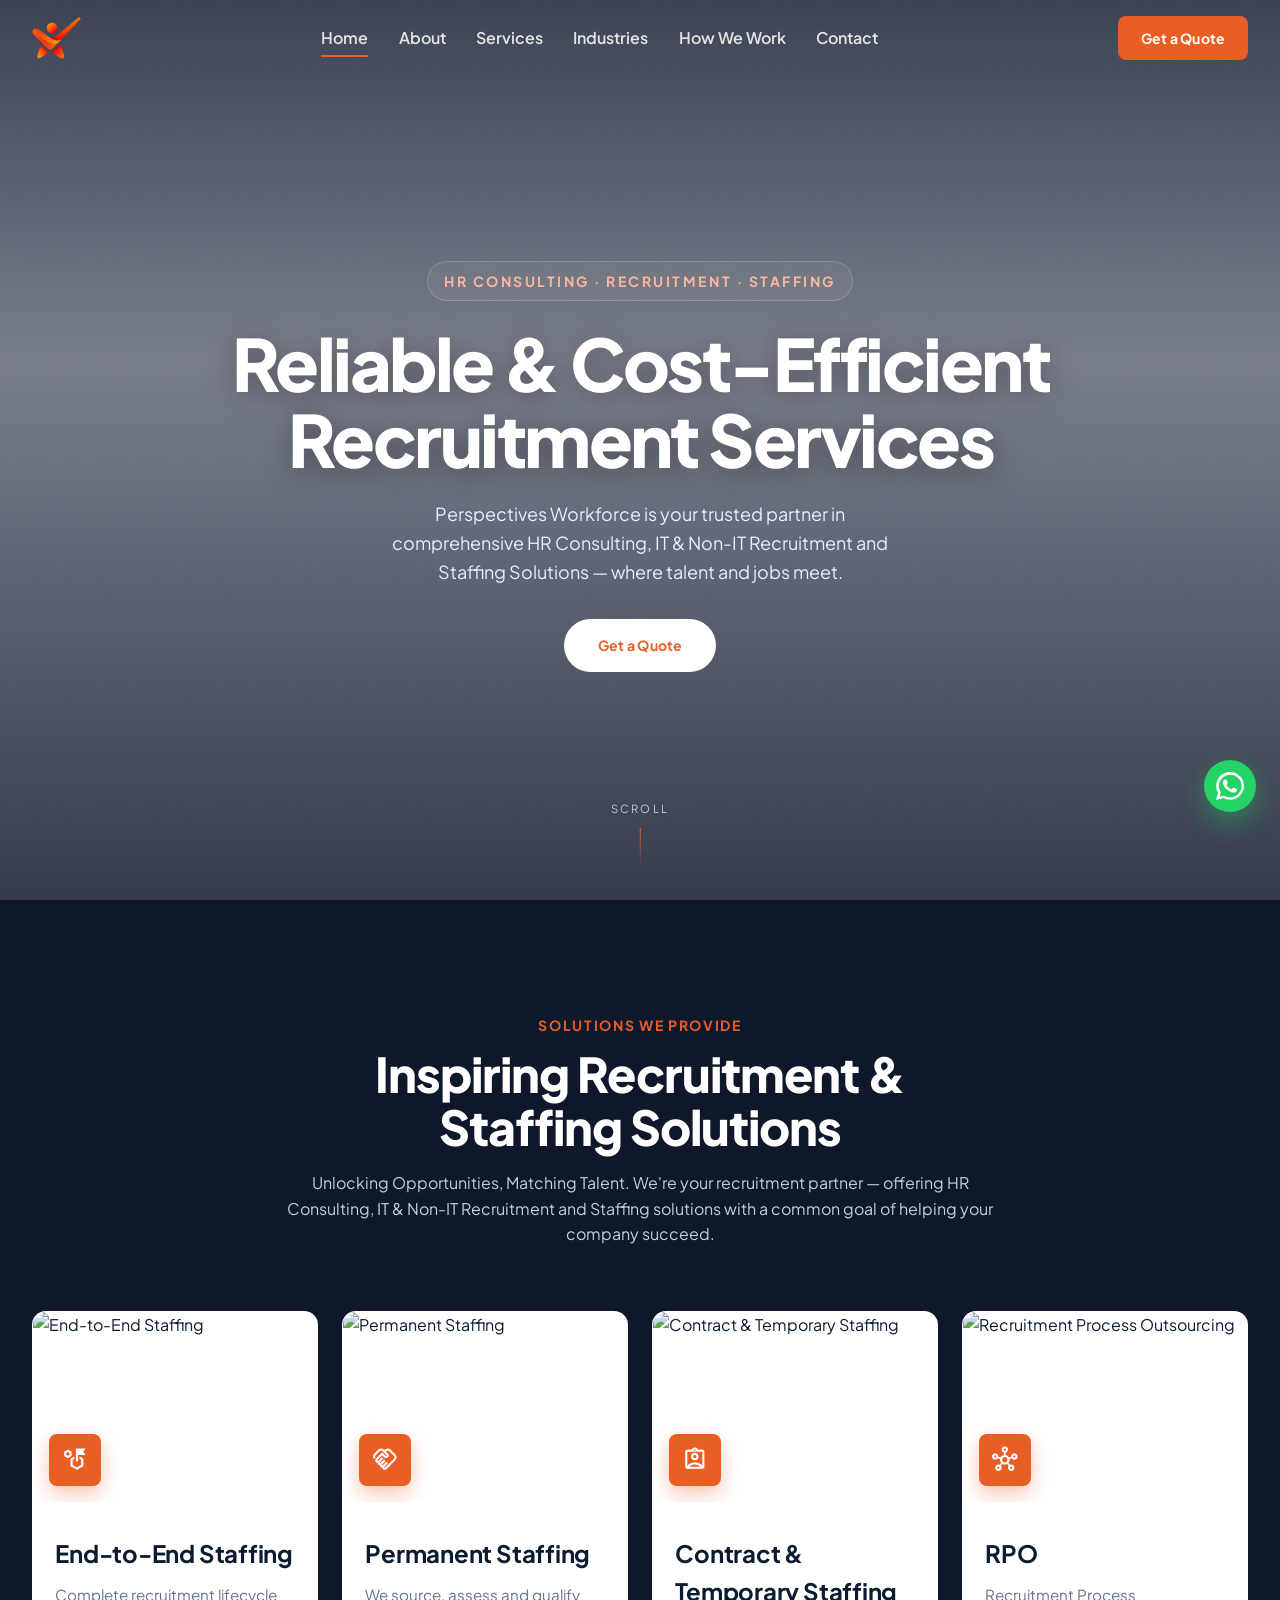
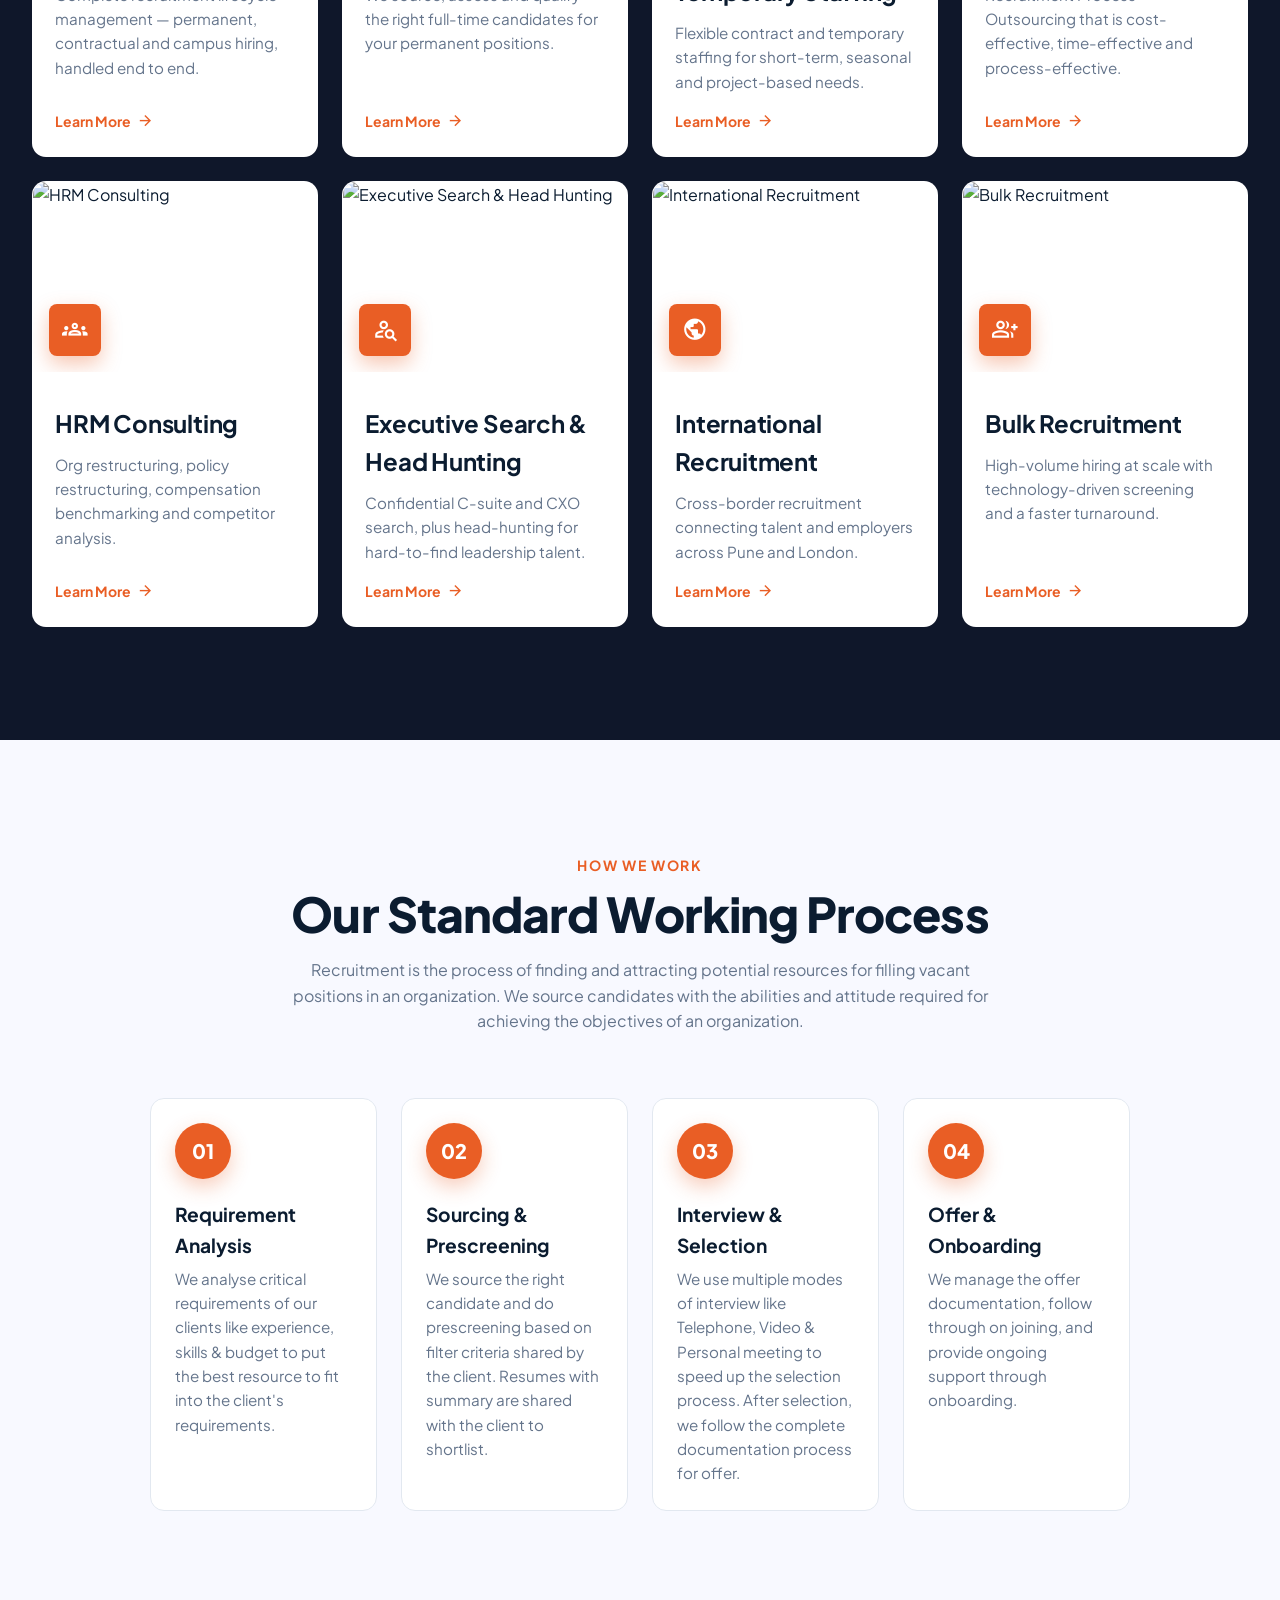
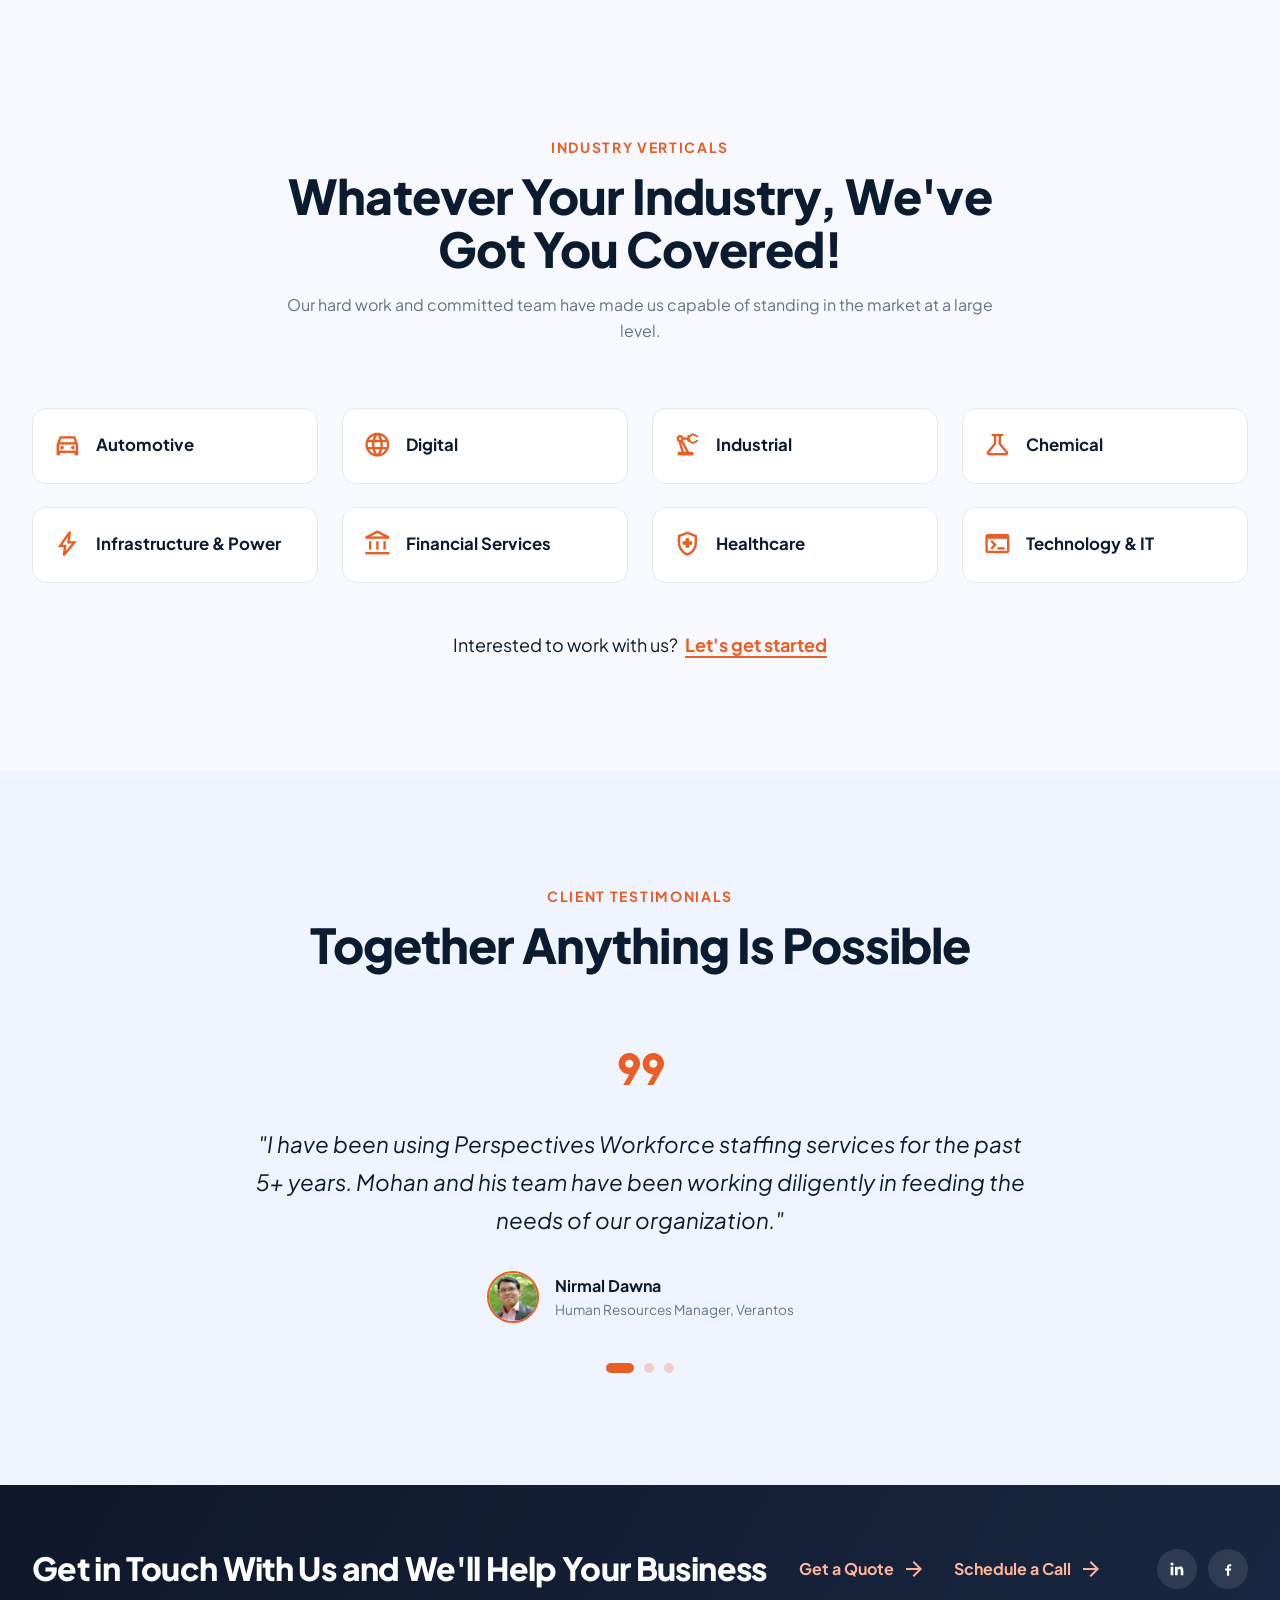
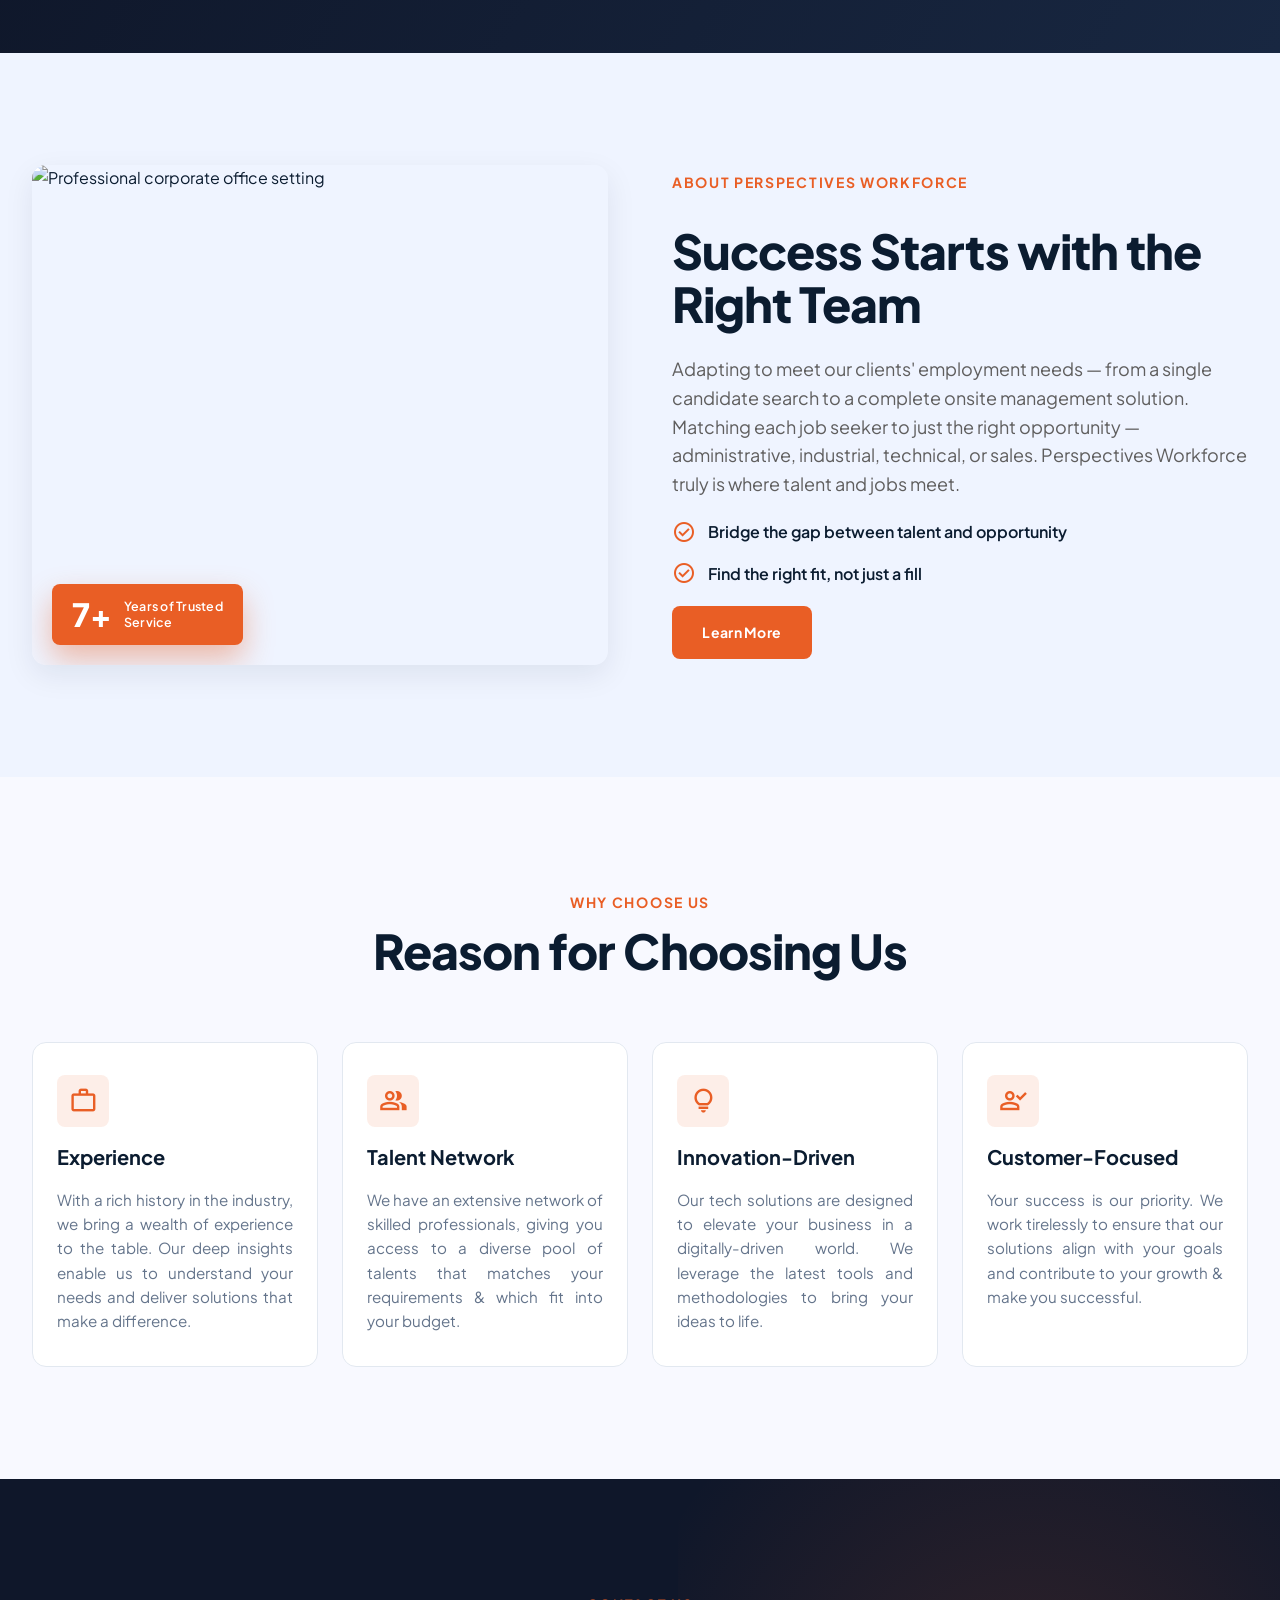
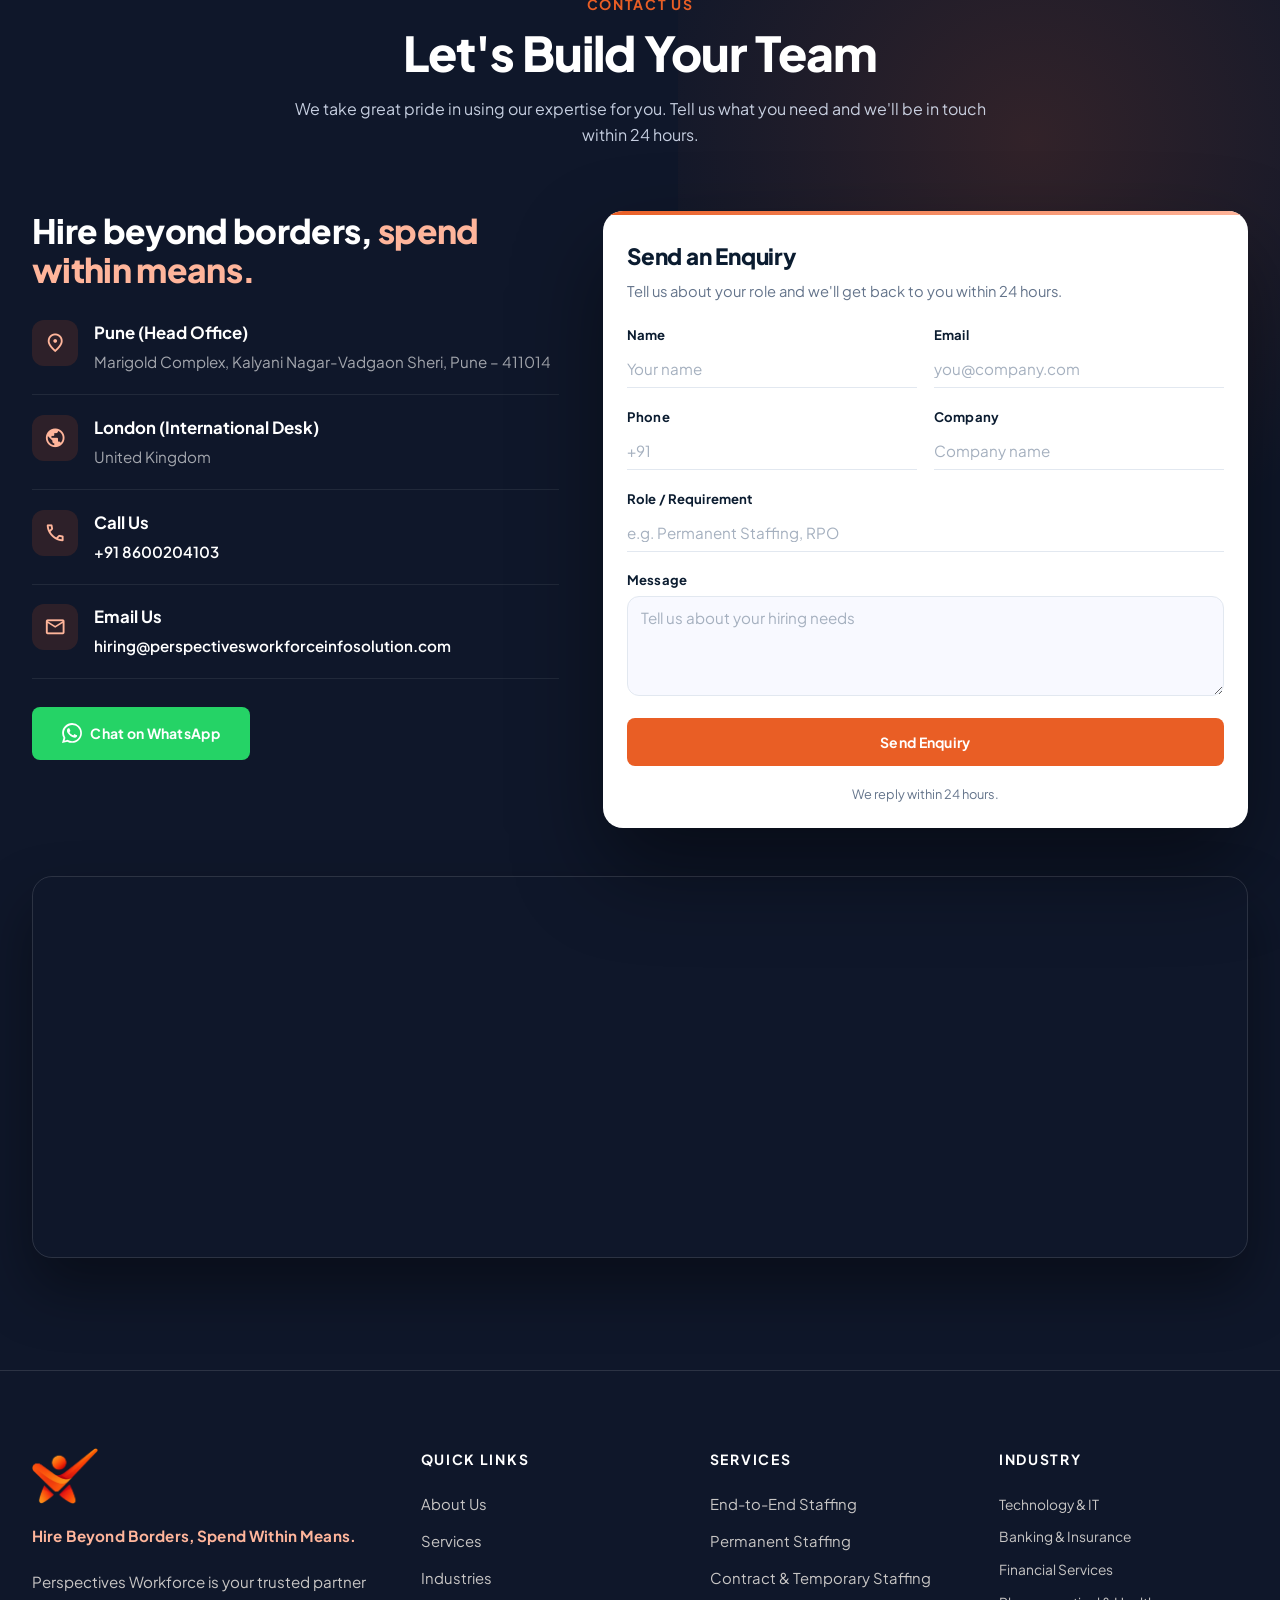
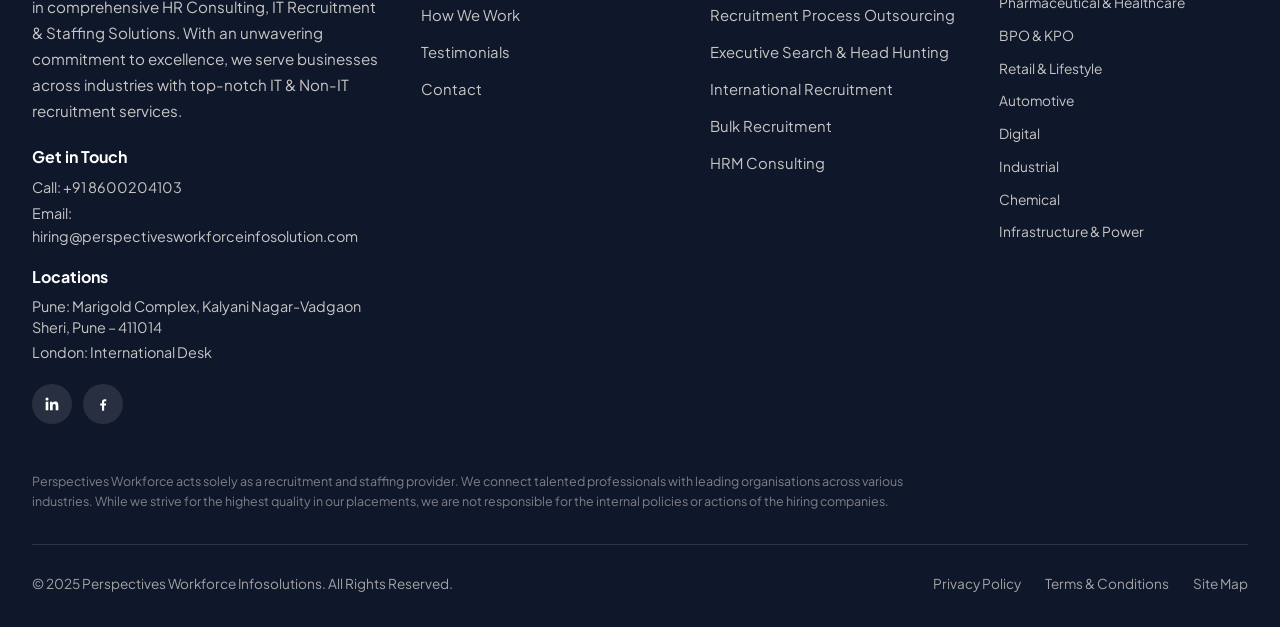
==== commit f8d5c884: "refactor the socials and links" ====
--- a/index.html
+++ b/index.html
@@ -279,20 +279,20 @@
             <figure class="testimonial">
               <blockquote class="testimonial__text">"Their professionalism, people connect and management skills are exceptional. All good, keep it going this way!"</blockquote>
               <figcaption class="testimonial__author">
-                <img alt="Gaurav Taywade, Studio Head" src="assets/photos/gaurav-taywade.jpg" />
+                <img alt="Gaurav Taywade, Vicon Security" src="assets/photos/gaurav-taywade.jpg" />
                 <span class="testimonial__author-meta">
                   <strong>Gaurav Taywade</strong>
-                  <em>Studio Head</em>
+                  <em>Vicon Security</em>
                 </span>
               </figcaption>
             </figure>
             <figure class="testimonial">
               <blockquote class="testimonial__text">"Pooja is experienced, helpful, and has a great network. She went to great lengths to understand what's interesting about the work we do and articulate that to candidates."</blockquote>
               <figcaption class="testimonial__author">
-                <img alt="Ashwin Gobindram, Chief Operating Officer, Playmint" src="assets/photos/ashwin-gobindram.jpg" />
+                <img alt="Ashwin Gobindram, CEO, Kinemeric" src="assets/photos/ashwin-gobindram.jpg" />
                 <span class="testimonial__author-meta">
                   <strong>Ashwin Gobindram</strong>
-                  <em>Chief Operating Officer, Playmint</em>
+                  <em>CEO, Kinemeric</em>
                 </span>
               </figcaption>
             </figure>
@@ -317,13 +317,9 @@
             <a class="cta-band__link" href="#contact">Schedule a Call <span class="material-symbols-outlined">arrow_forward</span></a>
           </div>
         </div>
-        <!-- TODO: replace the placeholder profile URLs with the real social handles -->
         <div class="social">
-          <a href="https://www.linkedin.com/company/perspectives-workforce" target="_blank" rel="noopener" aria-label="LinkedIn"><svg viewBox="0 0 24 24"><path d="M20.45 20.45h-3.55v-5.57c0-1.33-.03-3.04-1.85-3.04-1.85 0-2.14 1.45-2.14 2.94v5.67H9.36V9h3.41v1.56h.05c.47-.9 1.63-1.85 3.36-1.85 3.6 0 4.27 2.37 4.27 5.45v6.29zM5.34 7.43a2.06 2.06 0 1 1 0-4.12 2.06 2.06 0 0 1 0 4.12zM7.12 20.45H3.56V9h3.56v11.45z"/></svg></a>
-          <a href="https://x.com/perspectivesworkforce" target="_blank" rel="noopener" aria-label="X (Twitter)"><svg viewBox="0 0 24 24"><path d="M18.24 2.25h3.31l-7.23 8.26 8.5 11.24h-6.66l-5.21-6.82-5.97 6.82H1.67l7.73-8.84L1.25 2.25h6.83l4.71 6.23 5.45-6.23zm-1.16 17.52h1.83L7.08 4.13H5.12l11.96 15.64z"/></svg></a>
-          <a href="https://www.instagram.com/perspectivesworkforce" target="_blank" rel="noopener" aria-label="Instagram"><svg viewBox="0 0 24 24"><path d="M12 2.16c3.2 0 3.58.01 4.85.07 1.17.05 1.8.25 2.23.41.56.22.96.48 1.38.9.42.42.68.82.9 1.38.16.42.36 1.06.41 2.23.06 1.27.07 1.65.07 4.85s-.01 3.58-.07 4.85c-.05 1.17-.25 1.8-.41 2.23-.22.56-.48.96-.9 1.38-.42.42-.82.68-1.38.9-.42.16-1.06.36-2.23.41-1.27.06-1.65.07-4.85.07s-3.58-.01-4.85-.07c-1.17-.05-1.8-.25-2.23-.41a3.7 3.7 0 0 1-1.38-.9 3.7 3.7 0 0 1-.9-1.38c-.16-.42-.36-1.06-.41-2.23-.06-1.27-.07-1.65-.07-4.85s.01-3.58.07-4.85c.05-1.17.25-1.8.41-2.23.22-.56.48-.96.9-1.38.42-.42.82-.68 1.38-.9.42-.16 1.06-.36 2.23-.41 1.27-.06 1.65-.07 4.85-.07M12 0C8.74 0 8.33.01 7.05.07 5.78.13 4.9.33 4.14.63a5.9 5.9 0 0 0-2.13 1.38A5.9 5.9 0 0 0 .63 4.14C.33 4.9.13 5.78.07 7.05.01 8.33 0 8.74 0 12s.01 3.67.07 4.95c.06 1.27.26 2.15.56 2.91.31.8.72 1.48 1.38 2.13a5.9 5.9 0 0 0 2.13 1.38c.76.3 1.64.5 2.91.56C8.33 23.99 8.74 24 12 24s3.67-.01 4.95-.07c1.27-.06 2.15-.26 2.91-.56a5.9 5.9 0 0 0 2.13-1.38 5.9 5.9 0 0 0 1.38-2.13c.3-.76.5-1.64.56-2.91.06-1.28.07-1.69.07-4.95s-.01-3.67-.07-4.95c-.06-1.27-.26-2.15-.56-2.91a5.9 5.9 0 0 0-1.38-2.13A5.9 5.9 0 0 0 19.86.63c-.76-.3-1.64-.5-2.91-.56C15.67.01 15.26 0 12 0zm0 5.84A6.16 6.16 0 1 0 12 18.16 6.16 6.16 0 0 0 12 5.84zm0 10.16A4 4 0 1 1 12 8a4 4 0 0 1 0 8zm7.85-10.4a1.44 1.44 0 1 1-2.88 0 1.44 1.44 0 0 1 2.88 0z"/></svg></a>
-          <a href="https://www.youtube.com/@perspectivesworkforce" target="_blank" rel="noopener" aria-label="YouTube"><svg viewBox="0 0 24 24"><path d="M23.5 6.19a3.02 3.02 0 0 0-2.12-2.14C19.5 3.55 12 3.55 12 3.55s-7.5 0-9.38.5A3.02 3.02 0 0 0 .5 6.19C0 8.07 0 12 0 12s0 3.93.5 5.81a3.02 3.02 0 0 0 2.12 2.14c1.88.5 9.38.5 9.38.5s7.5 0 9.38-.5a3.02 3.02 0 0 0 2.12-2.14C24 15.93 24 12 24 12s0-3.93-.5-5.81zM9.55 15.57V8.43L15.82 12l-6.27 3.57z"/></svg></a>
-          <a href="https://www.facebook.com/perspectivesworkforce" target="_blank" rel="noopener" aria-label="Facebook"><svg viewBox="0 0 24 24"><path d="M13.5 21v-7h2.35l.35-2.73H13.5V9.53c0-.79.22-1.33 1.36-1.33h1.45V5.74c-.25-.03-1.11-.11-2.11-.11-2.09 0-3.52 1.28-3.52 3.62v2.02H8.22V14h2.46v7h2.82z"/></svg></a>
+          <a href="https://www.linkedin.com/company/perspectivesworkforce" target="_blank" rel="noopener" aria-label="LinkedIn"><svg viewBox="0 0 24 24"><path d="M20.45 20.45h-3.55v-5.57c0-1.33-.03-3.04-1.85-3.04-1.85 0-2.14 1.45-2.14 2.94v5.67H9.36V9h3.41v1.56h.05c.47-.9 1.63-1.85 3.36-1.85 3.6 0 4.27 2.37 4.27 5.45v6.29zM5.34 7.43a2.06 2.06 0 1 1 0-4.12 2.06 2.06 0 0 1 0 4.12zM7.12 20.45H3.56V9h3.56v11.45z"/></svg></a>
+          <a href="https://www.facebook.com/Modiclee" target="_blank" rel="noopener" aria-label="Facebook"><svg viewBox="0 0 24 24"><path d="M13.5 21v-7h2.35l.35-2.73H13.5V9.53c0-.79.22-1.33 1.36-1.33h1.45V5.74c-.25-.03-1.11-.11-2.11-.11-2.09 0-3.52 1.28-3.52 3.62v2.02H8.22V14h2.46v7h2.82z"/></svg></a>
         </div>
       </div>
     </section>
@@ -360,17 +356,6 @@
       </div>
     </section>
 
-    <!-- ============ VIDEO ============ -->
-    <section class="video-section" id="video">
-      <div class="video-section__bg" role="img" aria-label="Business team in a meeting room"></div>
-      <div class="video-section__scrim"></div>
-      <button class="play-btn" id="playBtn" aria-label="Play company video">
-        <span class="play-btn__ring"></span>
-        <span class="play-btn__ring play-btn__ring--pulse"></span>
-        <span class="material-symbols-outlined">play_arrow</span>
-      </button>
-    </section>
-
     <!-- ============ BENEFITS ============ -->
     <section class="section benefits" id="benefits">
       <div class="container">
@@ -442,7 +427,7 @@
               <span class="contact-card__icon material-symbols-outlined">mail</span>
               <div class="contact-card__body">
                 <h3>Email Us</h3>
-                <p><a href="mailto:info@perspectivesworkforceinfosolution.com">info@perspectivesworkforceinfosolution.com</a></p>
+                <p><a href="mailto:hiring@perspectivesworkforceinfosolution.com">hiring@perspectivesworkforceinfosolution.com</a></p>
               </div>
             </div>
             <a class="btn btn--whatsapp reveal" href="https://wa.me/918600204103?text=Hello%20Perspectives%20Workforce%2C%20I%27d%20like%20to%20enquire%20about%20your%20recruitment%20services." target="_blank" rel="noopener">
@@ -497,7 +482,7 @@
             <div class="footer__contact-block">
               <strong>Get in Touch</strong>
               <a href="tel:+918600204103">Call: +91 8600204103</a>
-              <a href="mailto:info@perspectivesworkforceinfosolution.com">Email: info@perspectivesworkforceinfosolution.com</a>
+              <a href="mailto:hiring@perspectivesworkforceinfosolution.com">Email: hiring@perspectivesworkforceinfosolution.com</a>
             </div>
             <div class="footer__contact-block">
               <strong>Locations</strong>
@@ -506,11 +491,8 @@
             </div>
           </div>
           <div class="social">
-            <a href="https://www.linkedin.com/company/perspectives-workforce" target="_blank" rel="noopener" aria-label="LinkedIn"><svg viewBox="0 0 24 24"><path d="M20.45 20.45h-3.55v-5.57c0-1.33-.03-3.04-1.85-3.04-1.85 0-2.14 1.45-2.14 2.94v5.67H9.36V9h3.41v1.56h.05c.47-.9 1.63-1.85 3.36-1.85 3.6 0 4.27 2.37 4.27 5.45v6.29zM5.34 7.43a2.06 2.06 0 1 1 0-4.12 2.06 2.06 0 0 1 0 4.12zM7.12 20.45H3.56V9h3.56v11.45z"/></svg></a>
-            <a href="https://x.com/perspectivesworkforce" target="_blank" rel="noopener" aria-label="X (Twitter)"><svg viewBox="0 0 24 24"><path d="M18.24 2.25h3.31l-7.23 8.26 8.5 11.24h-6.66l-5.21-6.82-5.97 6.82H1.67l7.73-8.84L1.25 2.25h6.83l4.71 6.23 5.45-6.23zm-1.16 17.52h1.83L7.08 4.13H5.12l11.96 15.64z"/></svg></a>
-            <a href="https://www.instagram.com/perspectivesworkforce" target="_blank" rel="noopener" aria-label="Instagram"><svg viewBox="0 0 24 24"><path d="M12 2.16c3.2 0 3.58.01 4.85.07 1.17.05 1.8.25 2.23.41.56.22.96.48 1.38.9.42.42.68.82.9 1.38.16.42.36 1.06.41 2.23.06 1.27.07 1.65.07 4.85s-.01 3.58-.07 4.85c-.05 1.17-.25 1.8-.41 2.23-.22.56-.48.96-.9 1.38-.42.42-.82.68-1.38.9-.42.16-1.06.36-2.23.41-1.27.06-1.65.07-4.85.07s-3.58-.01-4.85-.07c-1.17-.05-1.8-.25-2.23-.41a3.7 3.7 0 0 1-1.38-.9 3.7 3.7 0 0 1-.9-1.38c-.16-.42-.36-1.06-.41-2.23-.06-1.27-.07-1.65-.07-4.85s.01-3.58.07-4.85c.05-1.17.25-1.8.41-2.23.22-.56.48-.96.9-1.38.42-.42.82-.68 1.38-.9.42-.16 1.06-.36 2.23-.41 1.27-.06 1.65-.07 4.85-.07M12 0C8.74 0 8.33.01 7.05.07 5.78.13 4.9.33 4.14.63a5.9 5.9 0 0 0-2.13 1.38A5.9 5.9 0 0 0 .63 4.14C.33 4.9.13 5.78.07 7.05.01 8.33 0 8.74 0 12s.01 3.67.07 4.95c.06 1.27.26 2.15.56 2.91.31.8.72 1.48 1.38 2.13a5.9 5.9 0 0 0 2.13 1.38c.76.3 1.64.5 2.91.56C8.33 23.99 8.74 24 12 24s3.67-.01 4.95-.07c1.27-.06 2.15-.26 2.91-.56a5.9 5.9 0 0 0 2.13-1.38 5.9 5.9 0 0 0 1.38-2.13c.3-.76.5-1.64.56-2.91.06-1.28.07-1.69.07-4.95s-.01-3.67-.07-4.95c-.06-1.27-.26-2.15-.56-2.91a5.9 5.9 0 0 0-1.38-2.13A5.9 5.9 0 0 0 19.86.63c-.76-.3-1.64-.5-2.91-.56C15.67.01 15.26 0 12 0zm0 5.84A6.16 6.16 0 1 0 12 18.16 6.16 6.16 0 0 0 12 5.84zm0 10.16A4 4 0 1 1 12 8a4 4 0 0 1 0 8zm7.85-10.4a1.44 1.44 0 1 1-2.88 0 1.44 1.44 0 0 1 2.88 0z"/></svg></a>
-            <a href="https://www.youtube.com/@perspectivesworkforce" target="_blank" rel="noopener" aria-label="YouTube"><svg viewBox="0 0 24 24"><path d="M23.5 6.19a3.02 3.02 0 0 0-2.12-2.14C19.5 3.55 12 3.55 12 3.55s-7.5 0-9.38.5A3.02 3.02 0 0 0 .5 6.19C0 8.07 0 12 0 12s0 3.93.5 5.81a3.02 3.02 0 0 0 2.12 2.14c1.88.5 9.38.5 9.38.5s7.5 0 9.38-.5a3.02 3.02 0 0 0 2.12-2.14C24 15.93 24 12 24 12s0-3.93-.5-5.81zM9.55 15.57V8.43L15.82 12l-6.27 3.57z"/></svg></a>
-            <a href="https://www.facebook.com/perspectivesworkforce" target="_blank" rel="noopener" aria-label="Facebook"><svg viewBox="0 0 24 24"><path d="M13.5 21v-7h2.35l.35-2.73H13.5V9.53c0-.79.22-1.33 1.36-1.33h1.45V5.74c-.25-.03-1.11-.11-2.11-.11-2.09 0-3.52 1.28-3.52 3.62v2.02H8.22V14h2.46v7h2.82z"/></svg></a>
+            <a href="https://www.linkedin.com/company/perspectivesworkforce" target="_blank" rel="noopener" aria-label="LinkedIn"><svg viewBox="0 0 24 24"><path d="M20.45 20.45h-3.55v-5.57c0-1.33-.03-3.04-1.85-3.04-1.85 0-2.14 1.45-2.14 2.94v5.67H9.36V9h3.41v1.56h.05c.47-.9 1.63-1.85 3.36-1.85 3.6 0 4.27 2.37 4.27 5.45v6.29zM5.34 7.43a2.06 2.06 0 1 1 0-4.12 2.06 2.06 0 0 1 0 4.12zM7.12 20.45H3.56V9h3.56v11.45z"/></svg></a>
+            <a href="https://www.facebook.com/Modiclee" target="_blank" rel="noopener" aria-label="Facebook"><svg viewBox="0 0 24 24"><path d="M13.5 21v-7h2.35l.35-2.73H13.5V9.53c0-.79.22-1.33 1.36-1.33h1.45V5.74c-.25-.03-1.11-.11-2.11-.11-2.09 0-3.52 1.28-3.52 3.62v2.02H8.22V14h2.46v7h2.82z"/></svg></a>
           </div>
         </div>
 
@@ -571,17 +553,6 @@
     </div>
   </footer>
 
-  <!-- ============ VIDEO MODAL ============ -->
-  <div class="modal" id="videoModal" role="dialog" aria-modal="true" aria-label="Company video" hidden>
-    <div class="modal__backdrop" data-close></div>
-    <div class="modal__panel">
-      <button class="modal__close" data-close aria-label="Close video"><span class="material-symbols-outlined">close</span></button>
-      <div class="modal__frame">
-        <iframe src="" title="Perspectives Workforce" allow="accelerometer; autoplay; clipboard-write; encrypted-media; gyroscope; picture-in-picture" allowfullscreen></iframe>
-      </div>
-    </div>
-  </div>
-
   <a class="whatsapp-float" href="https://wa.me/918600204103?text=Hello%20Perspectives%20Workforce%2C%20I%27d%20like%20to%20enquire%20about%20your%20recruitment%20services." target="_blank" rel="noopener" aria-label="Chat on WhatsApp">
     <svg viewBox="0 0 24 24"><path d="M17.47 14.38c-.3-.15-1.77-.87-2.04-.97-.27-.1-.47-.15-.67.15-.2.3-.77.97-.94 1.17-.17.2-.35.22-.65.07-.3-.15-1.26-.46-2.4-1.48-.89-.79-1.49-1.77-1.66-2.07-.17-.3-.02-.46.13-.61.13-.13.3-.35.45-.52.15-.17.2-.3.3-.5.1-.2.05-.37-.02-.52-.07-.15-.67-1.62-.92-2.22-.24-.58-.49-.5-.67-.51h-.57c-.2 0-.52.07-.8.37-.27.3-1.04 1.02-1.04 2.5 0 1.47 1.07 2.9 1.22 3.1.15.2 2.11 3.22 5.11 4.51.71.31 1.27.49 1.7.63.72.23 1.37.2 1.88.12.57-.09 1.77-.72 2.02-1.42.25-.7.25-1.3.17-1.42-.07-.12-.27-.2-.57-.35zM12.04 21.79c-1.73 0-3.43-.47-4.91-1.35l-.35-.21-3.65.96.97-3.56-.23-.36a9.75 9.75 0 0 1-1.49-5.2c0-5.39 4.39-9.78 9.78-9.78 2.61 0 5.06 1.02 6.9 2.86a9.7 9.7 0 0 1 2.86 6.9c0 5.39-4.39 9.78-9.79 9.78zm8.4-18.18A11.77 11.77 0 0 0 12.04 0C5.49 0 .15 5.34.15 11.9c0 2.1.55 4.14 1.59 5.95L.05 24l6.29-1.65a11.9 11.9 0 0 0 5.69 1.45h.01c6.55 0 11.89-5.34 11.89-11.9 0-3.18-1.24-6.16-3.49-8.39z"/></svg>
   </a>
--- a/css/style.css
+++ b/css/style.css
@@ -1048,78 +1048,6 @@
 }
 
 /* --------------------------------------------------------------------------
-   Video section
-   -------------------------------------------------------------------------- */
-.video-section {
-  position: relative;
-  height: clamp(320px, 55vh, 520px);
-  display: flex;
-  align-items: center;
-  justify-content: center;
-  overflow: hidden;
-}
-
-.video-section__bg {
-  position: absolute;
-  inset: 0;
-  background-image: url("https://lh3.googleusercontent.com/aida-public/[base64]");
-  background-size: cover;
-  background-position: center;
-}
-
-.video-section__scrim {
-  position: absolute;
-  inset: 0;
-  background: rgba(15, 23, 42, 0.55);
-}
-
-.play-btn {
-  position: relative;
-  z-index: 2;
-  width: 88px;
-  height: 88px;
-  display: flex;
-  align-items: center;
-  justify-content: center;
-  background: var(--primary);
-  color: #fff;
-  border-radius: 50%;
-  transition: transform 0.3s var(--ease), background-color 0.3s var(--ease);
-}
-
-.play-btn:hover {
-  transform: scale(1.08);
-  background: var(--primary-hover);
-}
-
-.play-btn .material-symbols-outlined {
-  font-size: 3.2rem;
-  margin-left: 4px;
-}
-
-.play-btn__ring {
-  position: absolute;
-  inset: 0;
-  border-radius: 50%;
-  border: 2px solid rgba(233, 94, 37, 0.6);
-}
-
-.play-btn__ring--pulse {
-  animation: pulseRing 2.2s var(--ease) infinite;
-}
-
-@keyframes pulseRing {
-  0% {
-    transform: scale(1);
-    opacity: 0.8;
-  }
-  100% {
-    transform: scale(1.7);
-    opacity: 0;
-  }
-}
-
-/* --------------------------------------------------------------------------
    Benefits
    -------------------------------------------------------------------------- */
 .benefits-grid {
@@ -1667,79 +1595,6 @@
 }
 
 /* --------------------------------------------------------------------------
-   Modal
-   -------------------------------------------------------------------------- */
-.modal {
-  position: fixed;
-  inset: 0;
-  z-index: 150;
-  display: flex;
-  align-items: center;
-  justify-content: center;
-  padding: 1.5rem;
-}
-
-.modal[hidden] {
-  display: none;
-}
-
-.modal__backdrop {
-  position: absolute;
-  inset: 0;
-  background: rgba(11, 28, 48, 0.85);
-  backdrop-filter: blur(6px);
-}
-
-.modal__panel {
-  position: relative;
-  width: min(900px, 100%);
-  aspect-ratio: 16 / 9;
-  border-radius: var(--r-lg);
-  overflow: hidden;
-  background: #000;
-  box-shadow: var(--shadow-lg);
-  animation: modalIn 0.35s var(--ease-out);
-}
-
-@keyframes modalIn {
-  from {
-    opacity: 0;
-    transform: scale(0.94) translateY(16px);
-  }
-  to {
-    opacity: 1;
-    transform: scale(1) translateY(0);
-  }
-}
-
-.modal__close {
-  position: absolute;
-  top: 0.75rem;
-  right: 0.75rem;
-  z-index: 2;
-  width: 42px;
-  height: 42px;
-  display: flex;
-  align-items: center;
-  justify-content: center;
-  border-radius: 50%;
-  background: rgba(255, 255, 255, 0.12);
-  color: #fff;
-  transition: background-color 0.2s var(--ease);
-}
-
-.modal__close:hover {
-  background: var(--primary);
-}
-
-.modal__frame,
-.modal__frame iframe {
-  width: 100%;
-  height: 100%;
-  border: 0;
-}
-
-/* --------------------------------------------------------------------------
    Back to top
    -------------------------------------------------------------------------- */
 .back-to-top {
